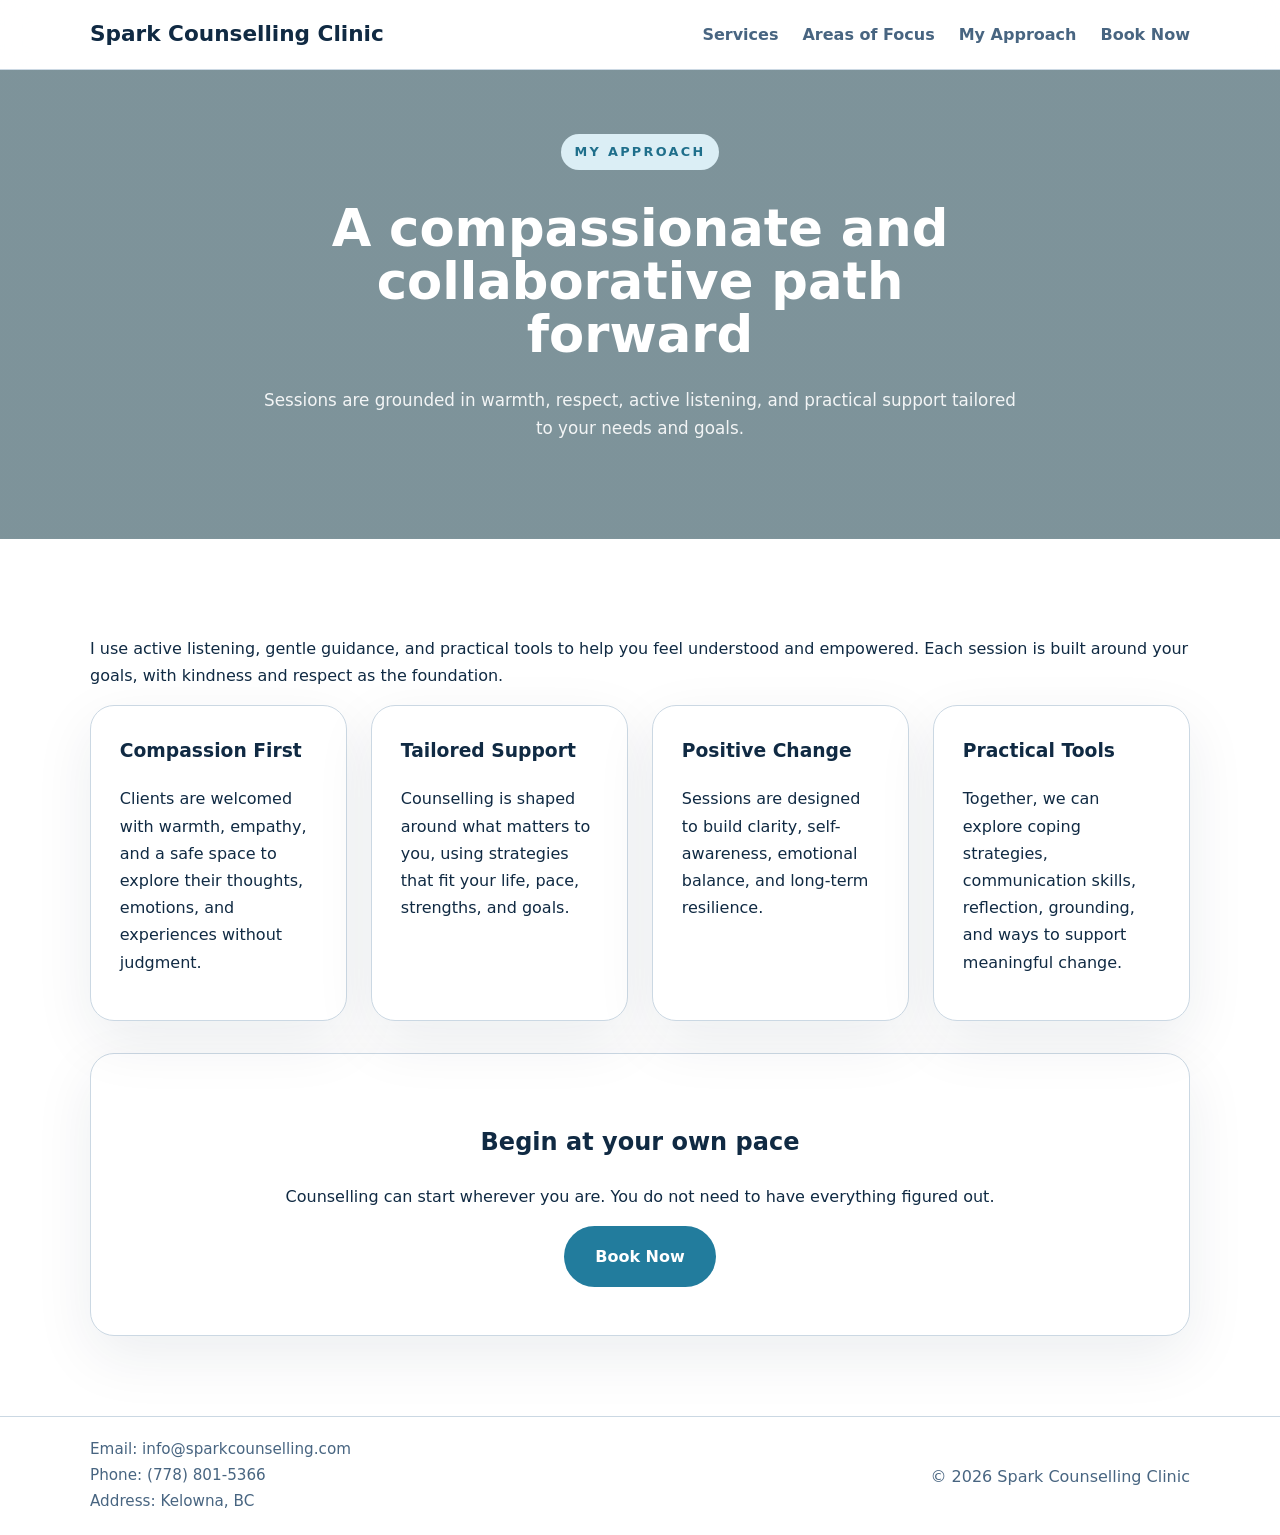
==== approach.html @ 1b78be1a "Add files via upload" ====
<!DOCTYPE html>
<html lang="en">
<head>
  <meta charset="UTF-8" />
  <meta name="viewport" content="width=device-width, initial-scale=1.0" />
  <title>My Approach - Spark Counselling Clinic</title>
  <link rel="stylesheet" href="styles.css" />
</head>

<body>
  <header class="site-header">
    <div class="container header-inner">
      <a href="index.html" class="logo">Spark Counselling Clinic</a>

      <nav class="nav-links">
        <a href="services.html">Services</a>
        <a href="areas.html">Areas of Focus</a>
        <a href="approach.html">My Approach</a>
        <a href="book.html">Book Now</a>
      </nav>

      <button class="menu-toggle" aria-label="Open navigation menu">☰</button>
    </div>
  </header>

  <main>
    <section class="page-hero approach-hero">
      <div class="container hero-content">
        <p class="eyebrow">My Approach</p>
        <h1>A compassionate and collaborative path forward</h1>
        <p>
          Sessions are grounded in warmth, respect, active listening, and practical support
          tailored to your needs and goals.
        </p>
      </div>
    </section>

    <section class="section-light">
      <div class="container">
        <p>
          I use active listening, gentle guidance, and practical tools to help you feel understood
          and empowered. Each session is built around your goals, with kindness and respect as the foundation.
        </p>

        <div class="approach-grid">
          <div class="approach-card">
            <h3>Compassion First</h3>
            <p>
              Clients are welcomed with warmth, empathy, and a safe space to explore their thoughts,
              emotions, and experiences without judgment.
            </p>
          </div>

          <div class="approach-card">
            <h3>Tailored Support</h3>
            <p>
              Counselling is shaped around what matters to you, using strategies that fit your life,
              pace, strengths, and goals.
            </p>
          </div>

          <div class="approach-card">
            <h3>Positive Change</h3>
            <p>
              Sessions are designed to build clarity, self-awareness, emotional balance,
              and long-term resilience.
            </p>
          </div>

          <div class="approach-card">
            <h3>Practical Tools</h3>
            <p>
              Together, we can explore coping strategies, communication skills, reflection,
              grounding, and ways to support meaningful change.
            </p>
          </div>
        </div>

        <div class="book-cta">
          <h2>Begin at your own pace</h2>
          <p>
            Counselling can start wherever you are. You do not need to have everything figured out.
          </p>
          <a href="book.html" class="button primary">Book Now</a>
        </div>
      </div>
    </section>
  </main>

  <footer class="site-footer">
    <div class="container footer-inner">
      <div class="footer-contact">
        <p>Email: info@sparkcounselling.com</p>
        <p>Phone: (778) 801-5366</p>
        <p>Address: Kelowna, BC</p>
      </div>

      <p>© 2026 Spark Counselling Clinic</p>
    </div>
  </footer>

  <script src="script.js"></script>
</body>
</html>
---- styles.css ----
:root {
  --bg: #eef5f9;
  --surface: #ffffff;
  --text: #102a43;
  --muted: #486581;
  --primary: #227c9d;
  --primary-soft: #dbeef5;
  --border: #cbd8e3;
  --shadow: 0 20px 60px rgba(16, 42, 67, 0.08);
}

* {
  box-sizing: border-box;
}

html {
  scroll-behavior: smooth;
}

body {
  margin: 0;
  font-family: Inter, system-ui, -apple-system, BlinkMacSystemFont, "Segoe UI", sans-serif;
  color: var(--text);
  background: var(--bg);
  line-height: 1.7;
}

.container {
  width: min(1100px, calc(100% - 2rem));
  margin: 0 auto;
}

/* Header */

.site-header {
  position: sticky;
  top: 0;
  z-index: 20;
  background: rgba(255, 255, 255, 0.95);
  border-bottom: 1px solid var(--border);
  backdrop-filter: blur(14px);
}

.header-inner {
  display: flex;
  align-items: center;
  justify-content: space-between;
  gap: 1rem;
  padding: 1rem 0;
}

.logo {
  color: var(--text);
  font-weight: 700;
  font-size: 1.35rem;
  text-decoration: none;
}

.nav-links {
  display: flex;
  gap: 1.5rem;
}

.nav-links a {
  color: var(--muted);
  text-decoration: none;
  font-weight: 600;
}

.nav-links a:hover {
  color: var(--primary);
}

.menu-toggle {
  display: none;
  border: none;
  background: transparent;
  font-size: 1.5rem;
  cursor: pointer;
}

/* Home Page Hero */

.hero-section {
  min-height: calc(100vh - 88px);
  display: grid;
  place-items: center;
  padding: 4rem 0;
  background-image: linear-gradient(
      rgba(14, 50, 60, 0.5),
      rgba(14, 50, 60, 0.5)
    ),
    url("https://images.unsplash.com/photo-1500530855697-b586d89ba3ee?auto=format&fit=crop&w=1600&q=80");
  background-size: cover;
  background-position: center;
  background-repeat: no-repeat;
  color: white;
}

/* Hero Banners for Other Pages */

.page-hero {
  min-height: 430px;
  display: grid;
  place-items: center;
  padding: 4rem 0;
  background-size: cover;
  background-position: center;
  background-repeat: no-repeat;
  color: white;
}

.services-hero {
  background-image: linear-gradient(
      rgba(14, 50, 60, 0.5),
      rgba(14, 50, 60, 0.5)
    ),
    url("https://images.unsplash.com/photo-1506748686214-e9df14d4d9d0?auto=format&fit=crop&w=1600&q=80");
}

.areas-hero {
  background-image: linear-gradient(
      rgba(14, 50, 60, 0.5),
      rgba(14, 50, 60, 0.5)
    ),
    url("https://images.unsplash.com/photo-1500530855697-b586d89ba3ee?auto=format&fit=crop&w=1600&q=80");
}

.approach-hero {
  background-image: linear-gradient(
      rgba(14, 50, 60, 0.5),
      rgba(14, 50, 60, 0.5)
    ),
    url("https://images.unsplash.com/photo-1441974231531-c6227db76b6e?auto=format&fit=crop&w=1600&q=80");
}

.book-hero {
  background-image: linear-gradient(
      rgba(14, 50, 60, 0.5),
      rgba(14, 50, 60, 0.5)
    ),
    url("https://images.unsplash.com/photo-1500534314209-a25ddb2bd429?auto=format&fit=crop&w=1600&q=80");
}

/* Hero Text */

.hero-content {
  text-align: center;
  max-width: 760px;
}

.hero-content h1 {
  margin: 1rem 0 1.5rem;
  font-size: clamp(2.75rem, 4vw, 4.25rem);
  line-height: 1.04;
}

.hero-content p {
  margin: 0 0 2rem;
  color: rgba(255, 255, 255, 0.9);
  font-size: 1.05rem;
}

.hero-content .eyebrow {
  margin: 0 0 1rem;
  display: inline-flex;
  padding: 0.45rem 0.85rem;
  border-radius: 999px;
  background: #dbeef5;
  color: #1f6f8b;
  text-transform: uppercase;
  letter-spacing: 0.18em;
  font-size: 0.8rem;
  font-weight: 700;
}

.hero-actions {
  display: flex;
  flex-wrap: wrap;
  justify-content: center;
  gap: 1rem;
}

/* Buttons */

.button {
  display: inline-flex;
  align-items: center;
  justify-content: center;
  padding: 1rem 1.9rem;
  border-radius: 999px;
  border: 1px solid transparent;
  text-decoration: none;
  font-weight: 700;
  transition: transform 0.2s ease, background-color 0.2s ease, color 0.2s ease, border-color 0.2s ease;
}

.button:hover {
  transform: translateY(-1px);
}

.button.primary {
  background: var(--primary);
  color: #ffffff;
}

.button.secondary {
  background: transparent;
  color: var(--primary);
  border-color: var(--primary-soft);
}

.hero-section .button.secondary {
  color: white;
  border-color: rgba(255, 255, 255, 0.55);
}

.button.tertiary {
  background: transparent;
  color: var(--text);
  border-color: var(--border);
}

/* Sections */

.section-light,
.section-dark,
.contact-section {
  padding: 5rem 0;
}

.section-light {
  background: #ffffff;
}

.section-dark {
  background: var(--primary-soft);
}

.section-grid {
  display: grid;
  gap: 2rem;
  grid-template-columns: 1.2fr 0.8fr;
  align-items: center;
}

/* Cards */

.card-grid,
.approach-grid {
  display: grid;
  gap: 1.5rem;
  grid-template-columns: repeat(4, minmax(0, 1fr));
}

.card,
.approach-card {
  background: white;
  border: 1px solid var(--border);
  border-radius: 1.5rem;
  padding: 1.8rem;
  box-shadow: var(--shadow);
}

.card h3,
.approach-card h3 {
  margin-top: 0;
}

.link-card {
  display: flex;
  flex-direction: column;
  justify-content: space-between;
}

.link-card img {
  width: 100%;
  height: 160px;
  object-fit: cover;
  border-radius: 12px;
  margin-bottom: 0.85rem;
}

.img-credit {
  margin: 0.5rem 0 1.25rem;
  font-size: 0.85rem;
  color: var(--muted);
}

/* Regular Page Images */

.about-image-wrapper {
  margin: 2rem 0 2.5rem;
  overflow: hidden;
  border-radius: 1.5rem;
  background: #ffffff;
  border: 1px solid var(--border);
}

.about-image-wrapper img {
  width: 100%;
  max-height: 420px;
  display: block;
  object-fit: contain;
  object-position: center;
  border-radius: 1.5rem;
}

/* Feature List */

.feature-list {
  list-style: none;
  margin: 2rem 0 0;
  padding: 0;
  display: grid;
  gap: 1rem;
}

.feature-list li {
  background: var(--bg);
  border: 1px solid var(--border);
  border-radius: 1.25rem;
  padding: 1.25rem;
}

/* Book Section */

.book-section .container {
  display: flex;
  justify-content: center;
}

.book-section .book-cta {
  width: min(720px, 100%);
}

.book-section .contact-form {
  margin: 0 auto;
}

.book-cta {
  text-align: center;
  margin-top: 2rem;
  padding: 3rem 2rem;
  background: white;
  border: 1px solid var(--border);
  border-radius: 1.5rem;
  box-shadow: var(--shadow);
}

/* Contact Form */

.contact-form {
  display: grid;
  gap: 1rem;
  max-width: 720px;
  text-align: left;
}

.contact-form label {
  display: grid;
  gap: 0.55rem;
  font-weight: 600;
}

.contact-form input,
.contact-form textarea,
.contact-form select {
  width: 100%;
  padding: 1rem;
  border: 1px solid var(--border);
  border-radius: 1rem;
  background: #f7fbfd;
  font: inherit;
  color: var(--text);
}

.contact-form textarea {
  resize: vertical;
}

/* Footer */

.site-footer {
  border-top: 1px solid var(--border);
  background: #ffffff;
  padding: 1.25rem 0;
}

.footer-inner {
  display: flex;
  justify-content: space-between;
  gap: 1rem;
  align-items: center;
  color: var(--muted);
  flex-wrap: wrap;
}

.footer-contact p {
  margin: 0;
  font-size: 0.95rem;
}

/* Tablet */

@media (max-width: 960px) {
  .section-grid,
  .card-grid,
  .approach-grid {
    grid-template-columns: 1fr 1fr;
  }
}

/* Mobile */

@media (max-width: 720px) {
  .nav-links {
    display: none;
  }

  .menu-toggle {
    display: inline-flex;
  }

  .header-inner {
    padding: 1rem 0;
  }

  .nav-links.open {
    display: flex;
    flex-direction: column;
    position: absolute;
    top: 100%;
    right: 1rem;
    background: white;
    border: 1px solid var(--border);
    border-radius: 1rem;
    padding: 1rem;
    box-shadow: var(--shadow);
  }

  .hero-section,
  .page-hero {
    padding: 2.5rem 0;
    min-height: 360px;
    background-position: center 30%;
  }

  .hero-content h1 {
    font-size: clamp(1.6rem, 6vw, 2.25rem);
  }

  .hero-content p {
    font-size: 1rem;
  }

  .hero-actions {
    flex-direction: column;
    align-items: center;
  }

  .card-grid,
  .approach-grid {
    grid-template-columns: 1fr;
    gap: 1rem;
  }

  .link-card img {
    height: 200px;
    border-radius: 12px;
  }

  .about-image-wrapper img {
    max-height: 260px;
  }

  .book-cta {
    padding: 2rem 1.25rem;
  }
}
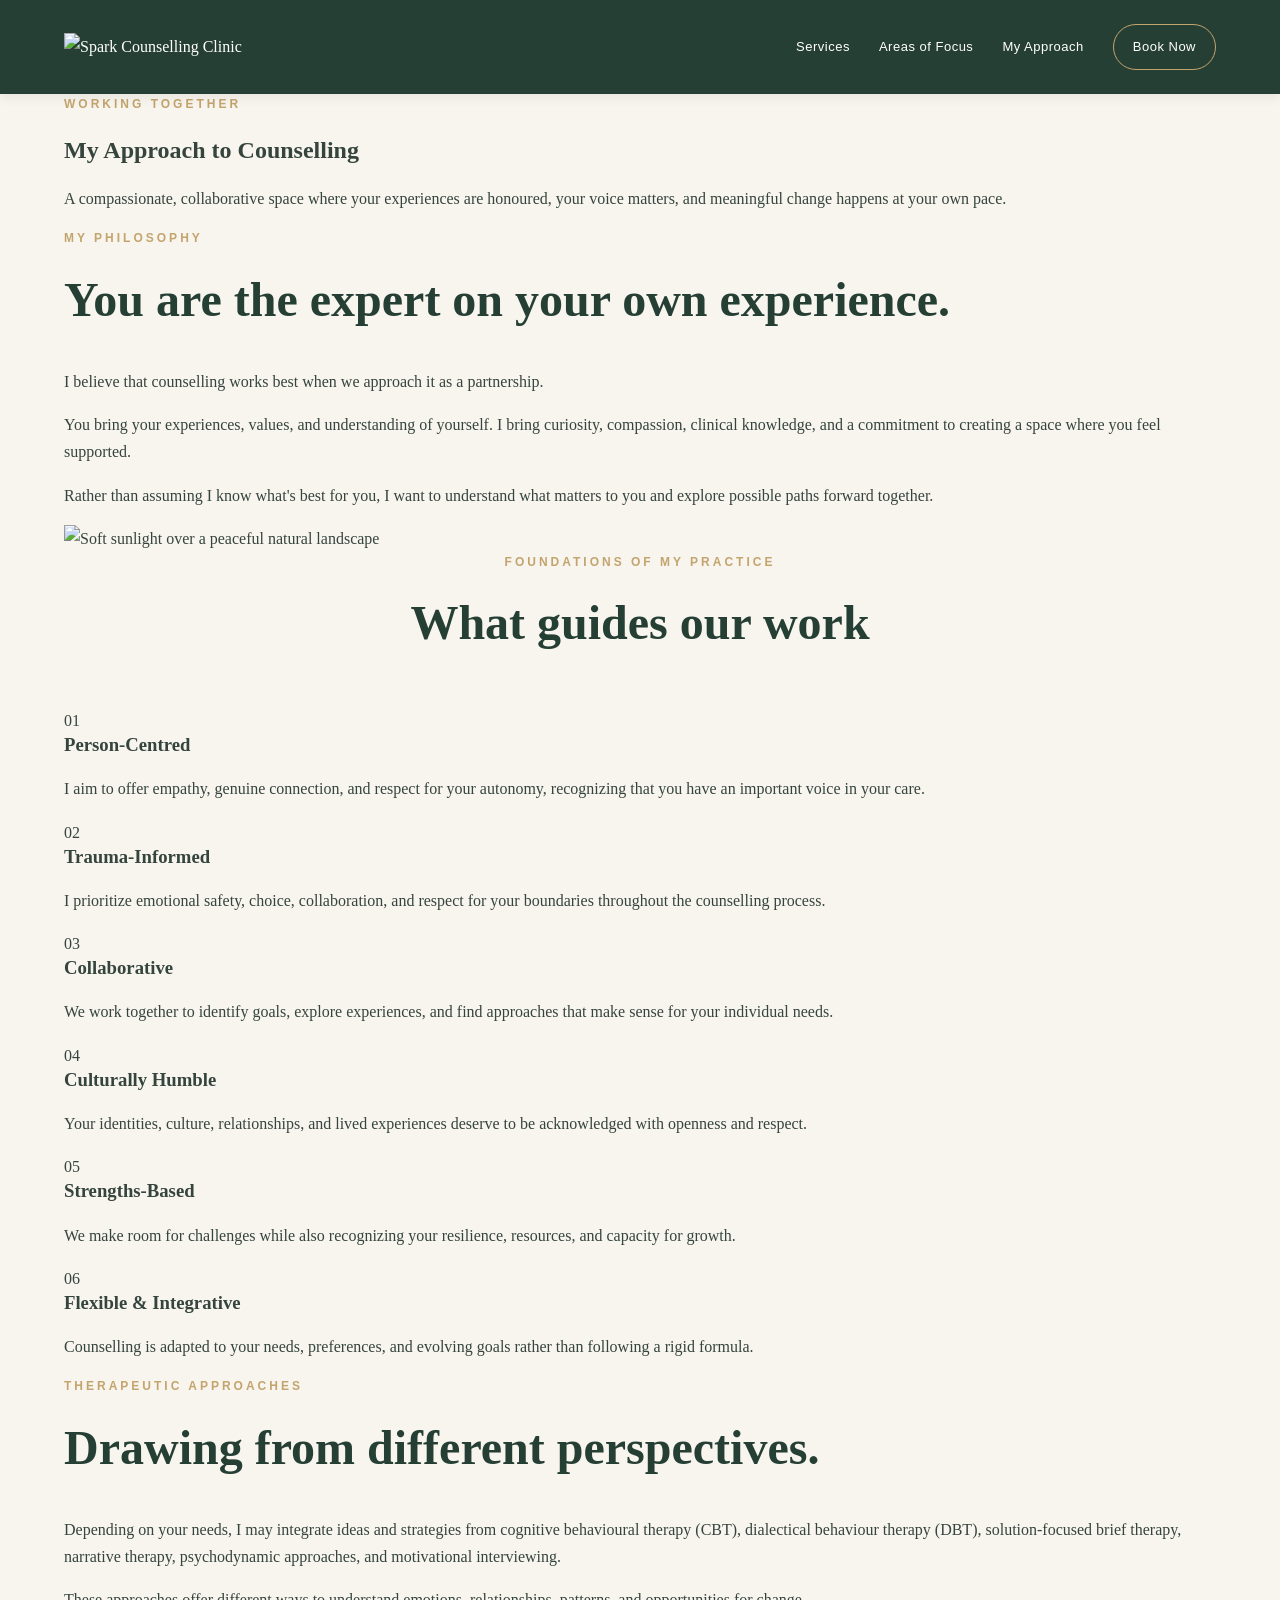
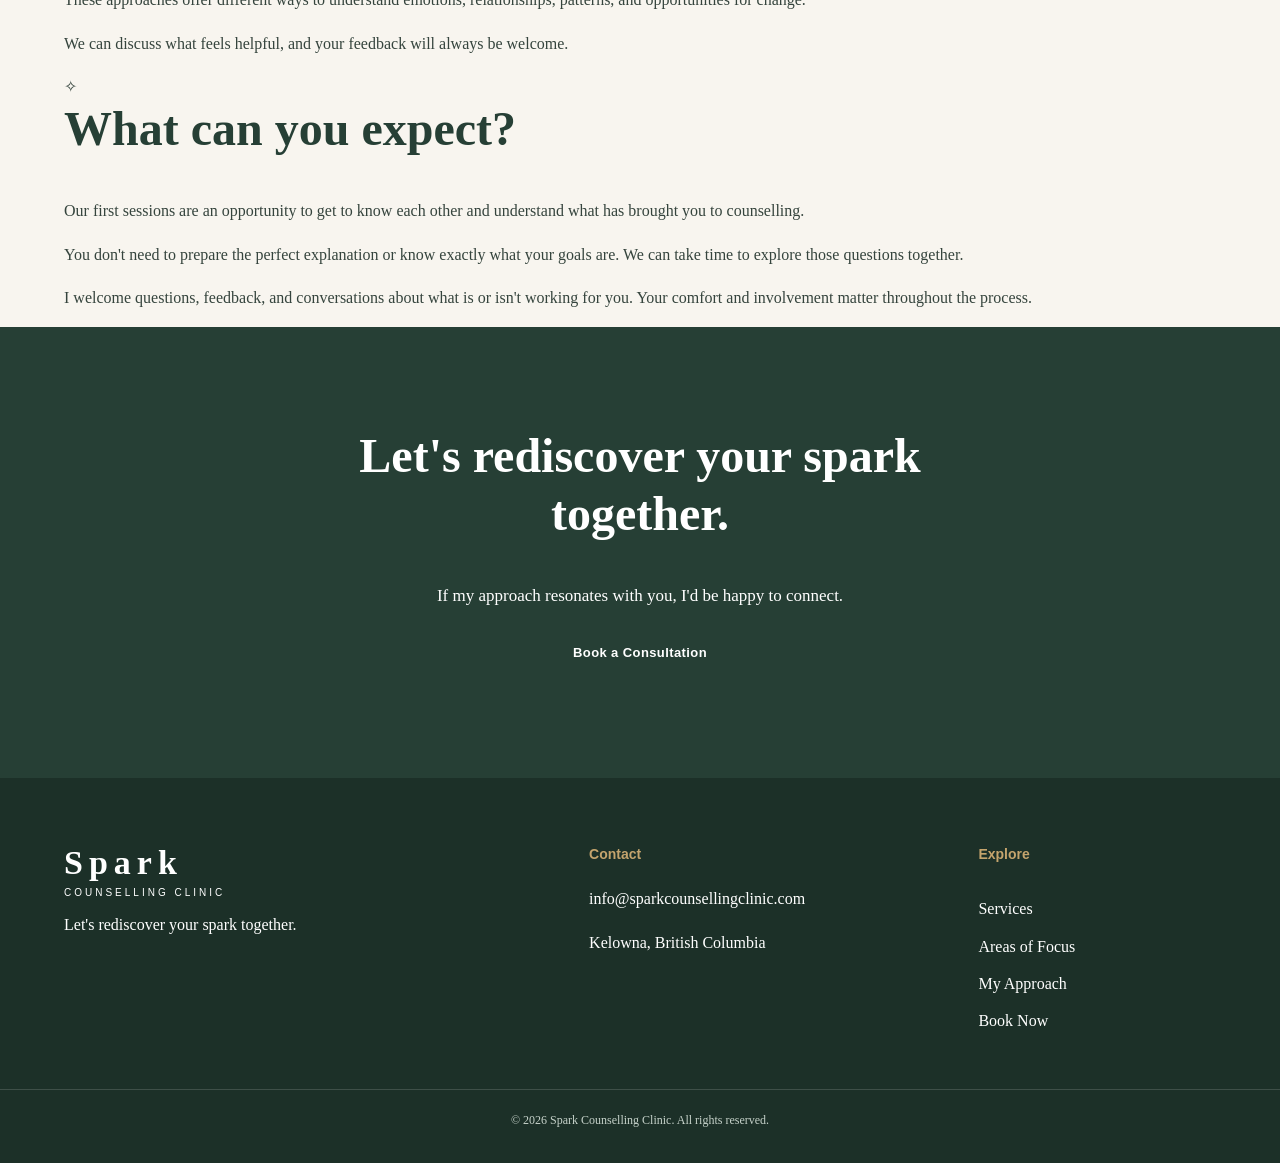
==== commit a6388441: "Update approach.html" ====
--- a/approach.html
+++ b/approach.html
@@ -1,104 +1,234 @@
 <!DOCTYPE html>
 <html lang="en">
 <head>
-  <meta charset="UTF-8" />
-  <meta name="viewport" content="width=device-width, initial-scale=1.0" />
-  <title>My Approach - Spark Counselling Clinic</title>
-  <link rel="stylesheet" href="styles.css" />
+  <meta charset="UTF-8">
+  <meta name="viewport" content="width=device-width, initial-scale=1.0">
+  <meta name="description" content="Learn about Sara Park's collaborative, person-centred and trauma-informed counselling approach at Spark Counselling Clinic.">
+  <title>My Approach | Spark Counselling Clinic</title>
+  <link rel="stylesheet" href="styles.css">
 </head>
 
 <body>
   <header class="site-header">
     <div class="container header-inner">
-      <a href="index.html" class="logo">Spark Counselling Clinic</a>
-
-      <nav class="nav-links">
+      <a href="index.html" class="logo" aria-label="Spark Counselling Clinic home">
+        <img src="spark-logo.png" alt="Spark Counselling Clinic" class="site-logo">
+      </a>
+      <button class="menu-toggle" type="button" aria-label="Open navigation menu"
+        aria-expanded="false" aria-controls="main-navigation">
+        <span aria-hidden="true">☰</span>
+      </button>
+      <nav class="nav-links" id="main-navigation" aria-label="Main navigation">
+        <a href="services.html">Services</a>
+        <a href="areas.html">Areas of Focus</a>
+        <a href="approach.html" aria-current="page">My Approach</a>
+        <a href="book.html" class="nav-book">Book Now</a>
+      </nav>
+    </div>
+  </header>
+
+  <main>
+    <section class="page-hero">
+      <div class="container">
+        <p class="eyebrow">WORKING TOGETHER</p>
+        <h1>My Approach to Counselling</h1>
+        <p>
+          A compassionate, collaborative space where
+          your experiences are honoured, your voice matters,
+          and meaningful change happens at your own pace.
+        </p>
+      </div>
+    </section>
+
+    <section class="content-section">
+      <div class="container two-column">
+        <div class="section-copy">
+          <p class="eyebrow">MY PHILOSOPHY</p>
+          <h2>You are the expert on your own experience.</h2>
+          <p>
+            I believe that counselling works best when
+            we approach it as a partnership.
+          </p>
+          <p>
+            You bring your experiences, values, and understanding
+            of yourself. I bring curiosity, compassion,
+            clinical knowledge, and a commitment to creating
+            a space where you feel supported.
+          </p>
+          <p>
+            Rather than assuming I know what's best for you,
+            I want to understand what matters to you
+            and explore possible paths forward together.
+          </p>
+        </div>
+
+        <div class="arched-image">
+          <img
+            src="https://images.unsplash.com/photo-1470252649378-9c29740c9fa8?auto=format&fit=crop&w=1200&q=85"
+            alt="Soft sunlight over a peaceful natural landscape"
+            loading="lazy">
+        </div>
+      </div>
+    </section>
+
+    <section class="tinted-section">
+      <div class="container">
+        <div class="section-heading">
+          <p class="eyebrow">FOUNDATIONS OF MY PRACTICE</p>
+          <h2>What guides our work</h2>
+        </div>
+
+        <div class="focus-grid">
+          <article class="focus-card">
+            <span class="focus-number">01</span>
+            <h3>Person-Centred</h3>
+            <p>
+              I aim to offer empathy, genuine connection,
+              and respect for your autonomy, recognizing
+              that you have an important voice in your care.
+            </p>
+          </article>
+
+          <article class="focus-card">
+            <span class="focus-number">02</span>
+            <h3>Trauma-Informed</h3>
+            <p>
+              I prioritize emotional safety, choice,
+              collaboration, and respect for your boundaries
+              throughout the counselling process.
+            </p>
+          </article>
+
+          <article class="focus-card">
+            <span class="focus-number">03</span>
+            <h3>Collaborative</h3>
+            <p>
+              We work together to identify goals,
+              explore experiences, and find approaches
+              that make sense for your individual needs.
+            </p>
+          </article>
+
+          <article class="focus-card">
+            <span class="focus-number">04</span>
+            <h3>Culturally Humble</h3>
+            <p>
+              Your identities, culture, relationships,
+              and lived experiences deserve to be
+              acknowledged with openness and respect.
+            </p>
+          </article>
+
+          <article class="focus-card">
+            <span class="focus-number">05</span>
+            <h3>Strengths-Based</h3>
+            <p>
+              We make room for challenges while also
+              recognizing your resilience, resources,
+              and capacity for growth.
+            </p>
+          </article>
+
+          <article class="focus-card">
+            <span class="focus-number">06</span>
+            <h3>Flexible & Integrative</h3>
+            <p>
+              Counselling is adapted to your needs,
+              preferences, and evolving goals
+              rather than following a rigid formula.
+            </p>
+          </article>
+        </div>
+      </div>
+    </section>
+
+    <section class="content-section ivory-section">
+      <div class="container narrow-content center-text">
+        <p class="eyebrow">THERAPEUTIC APPROACHES</p>
+        <h2>Drawing from different perspectives.</h2>
+        <p>
+          Depending on your needs, I may integrate
+          ideas and strategies from cognitive behavioural
+          therapy (CBT), dialectical behaviour therapy
+          (DBT), solution-focused brief therapy,
+          narrative therapy, psychodynamic approaches,
+          and motivational interviewing.
+        </p>
+        <p>
+          These approaches offer different ways to
+          understand emotions, relationships, patterns,
+          and opportunities for change.
+        </p>
+        <p>
+          We can discuss what feels helpful, and your
+          feedback will always be welcome.
+        </p>
+      </div>
+    </section>
+
+    <section class="content-section">
+      <div class="container narrow-content center-text">
+        <span class="gold-spark" aria-hidden="true">✧</span>
+        <h2>What can you expect?</h2>
+        <p>
+          Our first sessions are an opportunity to get
+          to know each other and understand what has
+          brought you to counselling.
+        </p>
+        <p>
+          You don't need to prepare the perfect explanation
+          or know exactly what your goals are.
+          We can take time to explore those questions together.
+        </p>
+        <p>
+          I welcome questions, feedback, and conversations
+          about what is or isn't working for you.
+          Your comfort and involvement matter throughout
+          the process.
+        </p>
+      </div>
+    </section>
+
+    <section class="closing-section">
+      <div class="container closing-inner">
+        <h2>Let's rediscover your spark together.</h2>
+        <p>
+          If my approach resonates with you,
+          I'd be happy to connect.
+        </p>
+        <a href="https://sparkcounsellingclinic.janeapp.com/"
+           class="button gold-button" target="_blank"
+           rel="noopener noreferrer">
+          Book a Consultation
+        </a>
+      </div>
+    </section>
+  </main>
+
+  <footer class="site-footer">
+    <div class="container footer-inner">
+      <div class="footer-brand">
+        <h3>Spark</h3>
+        <p>COUNSELLING CLINIC</p>
+        <p>Let's rediscover your spark together.</p>
+      </div>
+      <div class="footer-contact">
+        <h4>Contact</h4>
+        <p><a href="mailto:info@sparkcounsellingclinic.com">info@sparkcounsellingclinic.com</a></p>
+        <p>Kelowna, British Columbia</p>
+      </div>
+      <div class="footer-links">
+        <h4>Explore</h4>
         <a href="services.html">Services</a>
         <a href="areas.html">Areas of Focus</a>
         <a href="approach.html">My Approach</a>
         <a href="book.html">Book Now</a>
-      </nav>
-
-      <button class="menu-toggle" aria-label="Open navigation menu">☰</button>
+      </div>
     </div>
-  </header>
-
-  <main>
-    <section class="page-hero approach-hero">
-      <div class="container hero-content">
-        <p class="eyebrow">My Approach</p>
-        <h1>A compassionate and collaborative path forward</h1>
-        <p>
-          Sessions are grounded in warmth, respect, active listening, and practical support
-          tailored to your needs and goals.
-        </p>
-      </div>
-    </section>
-
-    <section class="section-light">
-      <div class="container">
-        <p>
-          I use active listening, gentle guidance, and practical tools to help you feel understood
-          and empowered. Each session is built around your goals, with kindness and respect as the foundation.
-        </p>
-
-        <div class="approach-grid">
-          <div class="approach-card">
-            <h3>Compassion First</h3>
-            <p>
-              Clients are welcomed with warmth, empathy, and a safe space to explore their thoughts,
-              emotions, and experiences without judgment.
-            </p>
-          </div>
-
-          <div class="approach-card">
-            <h3>Tailored Support</h3>
-            <p>
-              Counselling is shaped around what matters to you, using strategies that fit your life,
-              pace, strengths, and goals.
-            </p>
-          </div>
-
-          <div class="approach-card">
-            <h3>Positive Change</h3>
-            <p>
-              Sessions are designed to build clarity, self-awareness, emotional balance,
-              and long-term resilience.
-            </p>
-          </div>
-
-          <div class="approach-card">
-            <h3>Practical Tools</h3>
-            <p>
-              Together, we can explore coping strategies, communication skills, reflection,
-              grounding, and ways to support meaningful change.
-            </p>
-          </div>
-        </div>
-
-        <div class="book-cta">
-          <h2>Begin at your own pace</h2>
-          <p>
-            Counselling can start wherever you are. You do not need to have everything figured out.
-          </p>
-          <a href="book.html" class="button primary">Book Now</a>
-        </div>
-      </div>
-    </section>
-  </main>
-
-  <footer class="site-footer">
-    <div class="container footer-inner">
-      <div class="footer-contact">
-        <p>Email: info@sparkcounselling.com</p>
-        <p>Phone: (778) 801-5366</p>
-        <p>Address: Kelowna, BC</p>
-      </div>
-
-      <p>© 2026 Spark Counselling Clinic</p>
+    <div class="footer-bottom">
+      <p>© 2026 Spark Counselling Clinic. All rights reserved.</p>
     </div>
   </footer>
-
   <script src="script.js"></script>
 </body>
-</html>+</html>
--- a/styles.css
+++ b/styles.css
@@ -1,12 +1,15 @@
+
+/* SPARK COUNSELLING CLINIC */
+/* Homepage design styles */
+
 :root {
-  --bg: #eef5f9;
-  --surface: #ffffff;
-  --text: #102a43;
-  --muted: #486581;
-  --primary: #227c9d;
-  --primary-soft: #dbeef5;
-  --border: #cbd8e3;
-  --shadow: 0 20px 60px rgba(16, 42, 67, 0.08);
+  --forest: #263F35;
+  --forest-dark: #1C3028;
+  --sage: #829789;
+  --ivory: #F8F5EF;
+  --gold: #C4A46D;
+  --white: #FFFFFF;
+  --text: #35443D;
 }
 
 * {
@@ -19,462 +22,562 @@
 
 body {
   margin: 0;
-  font-family: Inter, system-ui, -apple-system, BlinkMacSystemFont, "Segoe UI", sans-serif;
   color: var(--text);
-  background: var(--bg);
+  background: var(--ivory);
+  font-family: Georgia, "Times New Roman", serif;
   line-height: 1.7;
 }
 
 .container {
-  width: min(1100px, calc(100% - 2rem));
-  margin: 0 auto;
-}
-
-/* Header */
+  width: min(1160px, 90%);
+  margin: auto;
+}
+
+h1, h2, h3, h4, p {
+  margin-top: 0;
+}
+
+h1, h2, h3 {
+  line-height: 1.2;
+}
+
+h2 {
+  font-size: clamp(2rem, 4vw, 3rem);
+  color: var(--forest);
+}
+
+a {
+  color: inherit;
+}
+
+img {
+  max-width: 100%;
+  display: block;
+}
+
+/* HEADER */
 
 .site-header {
+  background: var(--forest);
   position: sticky;
   top: 0;
-  z-index: 20;
-  background: rgba(255, 255, 255, 0.95);
-  border-bottom: 1px solid var(--border);
-  backdrop-filter: blur(14px);
+  z-index: 100;
+  box-shadow: 0 3px 12px rgba(0,0,0,.08);
 }
 
 .header-inner {
-  display: flex;
-  align-items: center;
+  min-height: 94px;
+  display: flex;
   justify-content: space-between;
-  gap: 1rem;
-  padding: 1rem 0;
+  align-items: center;
+  gap: 24px;
 }
 
 .logo {
-  color: var(--text);
-  font-weight: 700;
-  font-size: 1.35rem;
+  display: flex;
+  align-items: center;
+  gap: 13px;
+  color: var(--white);
   text-decoration: none;
 }
 
+.brand-sun {
+  font-size: 43px;
+  color: var(--gold);
+  line-height: 1;
+}
+
+.brand-text {
+  display: flex;
+  flex-direction: column;
+  line-height: 1.1;
+}
+
+.brand-name {
+  font-size: 30px;
+  letter-spacing: 6px;
+}
+
+.brand-subtitle {
+  font-family: Arial, sans-serif;
+  font-size: 10px;
+  letter-spacing: 2.5px;
+  margin-top: 7px;
+}
+
 .nav-links {
   display: flex;
-  gap: 1.5rem;
+  align-items: center;
+  gap: 29px;
 }
 
 .nav-links a {
-  color: var(--muted);
+  color: var(--white);
   text-decoration: none;
-  font-weight: 600;
+  font-family: Arial, sans-serif;
+  font-size: 13px;
+  letter-spacing: .5px;
 }
 
 .nav-links a:hover {
-  color: var(--primary);
+  color: var(--gold);
+}
+
+.nav-book {
+  border: 1px solid var(--gold);
+  padding: 11px 19px;
+  border-radius: 24px;
 }
 
 .menu-toggle {
   display: none;
-  border: none;
+}
+
+/* BUTTONS */
+
+.button {
+  display: inline-block;
+  padding: 14px 28px;
+  border-radius: 30px;
+  font-family: Arial, sans-serif;
+  font-size: 13px;
+  font-weight: 600;
+  letter-spacing: .4px;
+  text-decoration: none;
+  transition: transform .2s, background .2s;
+}
+
+.button:hover {
+  transform: translateY(-2px);
+}
+
+.button.primary {
+  color: var(--white);
+  background: var(--forest);
+}
+
+.button.secondary {
+  color: var(--white);
+  border: 1px solid var(--white);
   background: transparent;
-  font-size: 1.5rem;
-  cursor: pointer;
-}
-
-/* Home Page Hero */
+}
+
+.button.outline {
+  color: var(--forest);
+  border: 1px solid var(--forest);
+}
+
+.button.tertiary {
+  color: var(--forest);
+  padding: 0;
+  font-weight: 600;
+}
+
+/* HERO */
 
 .hero-section {
-  min-height: calc(100vh - 88px);
+  position: relative;
+  min-height: 660px;
+  display: flex;
+  align-items: center;
+  color: var(--white);
+  background:
+    linear-gradient(
+      90deg,
+      rgba(20,42,32,.82),
+      rgba(20,42,32,.24)
+    ),
+    url("https://images.unsplash.com/photo-1470252649378-9c29740c9fa8?auto=format&fit=crop&w=2000&q=85")
+    center / cover no-repeat;
+}
+
+.hero-content {
+  position: relative;
+  padding: 105px 0;
+}
+
+.eyebrow {
+  font-family: Arial, sans-serif;
+  font-size: 12px;
+  font-weight: 600;
+  letter-spacing: 3px;
+  color: var(--gold);
+  text-transform: uppercase;
+  margin-bottom: 22px;
+}
+
+.hero-section h1 {
+  max-width: 740px;
+  font-size: clamp(3rem, 6vw, 5rem);
+  color: var(--white);
+  font-weight: normal;
+  margin-bottom: 25px;
+}
+
+.hero-description {
+  font-size: 17px;
+  max-width: 590px;
+  line-height: 1.9;
+}
+
+.hero-actions {
+  display: flex;
+  gap: 15px;
+  flex-wrap: wrap;
+  margin-top: 33px;
+}
+
+.hero-actions .primary {
+  background: var(--gold);
+  color: var(--forest-dark);
+}
+
+/* WELCOME */
+
+.welcome-section {
+  padding: 105px 0;
+  text-align: center;
+  background: var(--ivory);
+}
+
+.welcome-inner {
+  max-width: 750px;
+}
+
+.section-symbol {
+  color: var(--gold);
+  font-size: 40px;
+  line-height: 1;
+  display: inline-block;
+  margin-bottom: 24px;
+}
+
+.welcome-inner p:not(.eyebrow) {
+  font-size: 17px;
+  line-height: 1.95;
+}
+
+/* SUPPORT SECTION */
+
+.support-section {
+  padding: 100px 0;
+  background: #E9EEE8;
+}
+
+.support-inner {
   display: grid;
-  place-items: center;
-  padding: 4rem 0;
-  background-image: linear-gradient(
-      rgba(14, 50, 60, 0.5),
-      rgba(14, 50, 60, 0.5)
-    ),
-    url("https://images.unsplash.com/photo-1500530855697-b586d89ba3ee?auto=format&fit=crop&w=1600&q=80");
-  background-size: cover;
-  background-position: center;
-  background-repeat: no-repeat;
-  color: white;
-}
-
-/* Hero Banners for Other Pages */
-
-.page-hero {
-  min-height: 430px;
+  grid-template-columns: 1fr 1fr;
+  gap: 75px;
+  align-items: center;
+}
+
+.support-copy p {
+  max-width: 540px;
+}
+
+.support-copy .button {
+  margin-top: 18px;
+}
+
+.support-image img {
+  width: 100%;
+  height: 470px;
+  object-fit: cover;
+  border-radius: 180px 180px 12px 12px;
+}
+
+/* MEET SARA */
+
+.meet-section {
+  padding: 110px 0;
+  background: var(--ivory);
+}
+
+.meet-inner {
   display: grid;
-  place-items: center;
-  padding: 4rem 0;
-  background-size: cover;
-  background-position: center;
-  background-repeat: no-repeat;
-  color: white;
-}
-
-.services-hero {
-  background-image: linear-gradient(
-      rgba(14, 50, 60, 0.5),
-      rgba(14, 50, 60, 0.5)
-    ),
-    url("https://images.unsplash.com/photo-1506748686214-e9df14d4d9d0?auto=format&fit=crop&w=1600&q=80");
-}
-
-.areas-hero {
-  background-image: linear-gradient(
-      rgba(14, 50, 60, 0.5),
-      rgba(14, 50, 60, 0.5)
-    ),
-    url("https://images.unsplash.com/photo-1500530855697-b586d89ba3ee?auto=format&fit=crop&w=1600&q=80");
-}
-
-.approach-hero {
-  background-image: linear-gradient(
-      rgba(14, 50, 60, 0.5),
-      rgba(14, 50, 60, 0.5)
-    ),
-    url("https://images.unsplash.com/photo-1441974231531-c6227db76b6e?auto=format&fit=crop&w=1600&q=80");
-}
-
-.book-hero {
-  background-image: linear-gradient(
-      rgba(14, 50, 60, 0.5),
-      rgba(14, 50, 60, 0.5)
-    ),
-    url("https://images.unsplash.com/photo-1500534314209-a25ddb2bd429?auto=format&fit=crop&w=1600&q=80");
-}
-
-/* Hero Text */
-
-.hero-content {
+  grid-template-columns: .85fr 1.15fr;
+  gap: 90px;
+  align-items: center;
+}
+
+.meet-photo-placeholder {
+  height: 480px;
+  background: #DFE6DC;
+  border: 1px solid #C7D1C6;
+  border-radius: 200px 200px 12px 12px;
+  display: flex;
+  align-items: center;
+  justify-content: center;
+  flex-direction: column;
+  color: var(--forest);
+  font-size: 24px;
+}
+
+.meet-photo-placeholder .section-symbol {
+  font-size: 70px;
+}
+
+.meet-content .button {
+  margin-top: 18px;
+}
+
+/* EXPLORE */
+
+.explore-section {
+  padding: 105px 0;
+  background: var(--white);
+}
+
+.section-heading {
   text-align: center;
-  max-width: 760px;
-}
-
-.hero-content h1 {
-  margin: 1rem 0 1.5rem;
-  font-size: clamp(2.75rem, 4vw, 4.25rem);
-  line-height: 1.04;
-}
-
-.hero-content p {
-  margin: 0 0 2rem;
-  color: rgba(255, 255, 255, 0.9);
-  font-size: 1.05rem;
-}
-
-.hero-content .eyebrow {
-  margin: 0 0 1rem;
-  display: inline-flex;
-  padding: 0.45rem 0.85rem;
-  border-radius: 999px;
-  background: #dbeef5;
-  color: #1f6f8b;
-  text-transform: uppercase;
-  letter-spacing: 0.18em;
-  font-size: 0.8rem;
-  font-weight: 700;
-}
-
-.hero-actions {
-  display: flex;
-  flex-wrap: wrap;
-  justify-content: center;
-  gap: 1rem;
-}
-
-/* Buttons */
-
-.button {
-  display: inline-flex;
-  align-items: center;
-  justify-content: center;
-  padding: 1rem 1.9rem;
-  border-radius: 999px;
-  border: 1px solid transparent;
+  max-width: 680px;
+  margin: 0 auto 55px;
+}
+
+.card-grid {
+  display: grid;
+  grid-template-columns: repeat(4, 1fr);
+  gap: 24px;
+}
+
+.card {
+  background: var(--ivory);
+  border-radius: 12px;
+  overflow: hidden;
+  box-shadow: 0 5px 20px rgba(20,40,30,.06);
+  transition: transform .25s;
+}
+
+.card:hover {
+  transform: translateY(-6px);
+}
+
+.card img {
+  width: 100%;
+  height: 190px;
+  object-fit: cover;
+}
+
+.card-content {
+  padding: 25px;
+}
+
+.card-content h3 {
+  color: var(--forest);
+  font-size: 23px;
+  margin-bottom: 14px;
+}
+
+.card-content p {
+  font-size: 14px;
+  min-height: 100px;
+}
+
+/* CLOSING INVITATION */
+
+.closing-section {
+  background: var(--forest);
+  padding: 100px 0;
+  color: var(--white);
+  text-align: center;
+}
+
+.closing-inner {
+  max-width: 750px;
+}
+
+.closing-section h2 {
+  color: var(--white);
+}
+
+.closing-section p {
+  font-size: 17px;
+}
+
+.closing-button {
+  margin-top: 22px;
+  background: var(--gold);
+  color: var(--forest-dark);
+}
+
+/* FOOTER */
+
+.site-footer {
+  background: var(--forest-dark);
+  color: var(--white);
+  padding-top: 65px;
+}
+
+.footer-inner {
+  display: grid;
+  grid-template-columns: 1.4fr 1fr .7fr;
+  gap: 50px;
+  padding-bottom: 55px;
+}
+
+.footer-brand h3 {
+  font-size: 34px;
+  letter-spacing: 6px;
+  margin-bottom: 0;
+}
+
+.footer-brand > p:first-of-type {
+  font-family: Arial, sans-serif;
+  font-size: 10px;
+  letter-spacing: 3px;
+}
+
+.footer-tagline {
+  color: #D1DCD3;
+  font-size: 14px;
+  margin-top: 22px;
+}
+
+.site-footer h4 {
+  color: var(--gold);
+  font-family: Arial, sans-serif;
+  font-size: 14px;
+}
+
+.site-footer a {
+  color: var(--white);
   text-decoration: none;
-  font-weight: 700;
-  transition: transform 0.2s ease, background-color 0.2s ease, color 0.2s ease, border-color 0.2s ease;
-}
-
-.button:hover {
-  transform: translateY(-1px);
-}
-
-.button.primary {
-  background: var(--primary);
-  color: #ffffff;
-}
-
-.button.secondary {
-  background: transparent;
-  color: var(--primary);
-  border-color: var(--primary-soft);
-}
-
-.hero-section .button.secondary {
-  color: white;
-  border-color: rgba(255, 255, 255, 0.55);
-}
-
-.button.tertiary {
-  background: transparent;
-  color: var(--text);
-  border-color: var(--border);
-}
-
-/* Sections */
-
-.section-light,
-.section-dark,
-.contact-section {
-  padding: 5rem 0;
-}
-
-.section-light {
-  background: #ffffff;
-}
-
-.section-dark {
-  background: var(--primary-soft);
-}
-
-.section-grid {
-  display: grid;
-  gap: 2rem;
-  grid-template-columns: 1.2fr 0.8fr;
-  align-items: center;
-}
-
-/* Cards */
-
-.card-grid,
-.approach-grid {
-  display: grid;
-  gap: 1.5rem;
-  grid-template-columns: repeat(4, minmax(0, 1fr));
-}
-
-.card,
-.approach-card {
-  background: white;
-  border: 1px solid var(--border);
-  border-radius: 1.5rem;
-  padding: 1.8rem;
-  box-shadow: var(--shadow);
-}
-
-.card h3,
-.approach-card h3 {
-  margin-top: 0;
-}
-
-.link-card {
+  overflow-wrap: anywhere;
+}
+
+.site-footer a:hover {
+  color: var(--gold);
+}
+
+.footer-links {
   display: flex;
   flex-direction: column;
-  justify-content: space-between;
-}
-
-.link-card img {
-  width: 100%;
-  height: 160px;
-  object-fit: cover;
-  border-radius: 12px;
-  margin-bottom: 0.85rem;
-}
-
-.img-credit {
-  margin: 0.5rem 0 1.25rem;
-  font-size: 0.85rem;
-  color: var(--muted);
-}
-
-/* Regular Page Images */
-
-.about-image-wrapper {
-  margin: 2rem 0 2.5rem;
-  overflow: hidden;
-  border-radius: 1.5rem;
-  background: #ffffff;
-  border: 1px solid var(--border);
-}
-
-.about-image-wrapper img {
-  width: 100%;
-  max-height: 420px;
-  display: block;
-  object-fit: contain;
-  object-position: center;
-  border-radius: 1.5rem;
-}
-
-/* Feature List */
-
-.feature-list {
-  list-style: none;
-  margin: 2rem 0 0;
-  padding: 0;
-  display: grid;
-  gap: 1rem;
-}
-
-.feature-list li {
-  background: var(--bg);
-  border: 1px solid var(--border);
-  border-radius: 1.25rem;
-  padding: 1.25rem;
-}
-
-/* Book Section */
-
-.book-section .container {
-  display: flex;
-  justify-content: center;
-}
-
-.book-section .book-cta {
-  width: min(720px, 100%);
-}
-
-.book-section .contact-form {
-  margin: 0 auto;
-}
-
-.book-cta {
+  align-items: flex-start;
+  gap: 10px;
+}
+
+.footer-bottom {
+  border-top: 1px solid rgba(255,255,255,.15);
   text-align: center;
-  margin-top: 2rem;
-  padding: 3rem 2rem;
-  background: white;
-  border: 1px solid var(--border);
-  border-radius: 1.5rem;
-  box-shadow: var(--shadow);
-}
-
-/* Contact Form */
-
-.contact-form {
-  display: grid;
-  gap: 1rem;
-  max-width: 720px;
-  text-align: left;
-}
-
-.contact-form label {
-  display: grid;
-  gap: 0.55rem;
-  font-weight: 600;
-}
-
-.contact-form input,
-.contact-form textarea,
-.contact-form select {
-  width: 100%;
-  padding: 1rem;
-  border: 1px solid var(--border);
-  border-radius: 1rem;
-  background: #f7fbfd;
-  font: inherit;
-  color: var(--text);
-}
-
-.contact-form textarea {
-  resize: vertical;
-}
-
-/* Footer */
-
-.site-footer {
-  border-top: 1px solid var(--border);
-  background: #ffffff;
-  padding: 1.25rem 0;
-}
-
-.footer-inner {
-  display: flex;
-  justify-content: space-between;
-  gap: 1rem;
-  align-items: center;
-  color: var(--muted);
-  flex-wrap: wrap;
-}
-
-.footer-contact p {
-  margin: 0;
-  font-size: 0.95rem;
-}
-
-/* Tablet */
-
-@media (max-width: 960px) {
-  .section-grid,
-  .card-grid,
-  .approach-grid {
-    grid-template-columns: 1fr 1fr;
-  }
-}
-
-/* Mobile */
-
-@media (max-width: 720px) {
+  padding: 20px;
+  font-size: 12px;
+  color: #C6D2CA;
+}
+
+/* MOBILE RESPONSIVENESS */
+
+@media (max-width: 900px) {
+  .menu-toggle {
+    display: block;
+    background: none;
+    border: 0;
+    color: var(--white);
+    font-size: 27px;
+    cursor: pointer;
+  }
+
   .nav-links {
     display: none;
-  }
-
-  .menu-toggle {
-    display: inline-flex;
-  }
-
-  .header-inner {
-    padding: 1rem 0;
-  }
-
-  .nav-links.open {
-    display: flex;
-    flex-direction: column;
     position: absolute;
     top: 100%;
-    right: 1rem;
-    background: white;
-    border: 1px solid var(--border);
-    border-radius: 1rem;
-    padding: 1rem;
-    box-shadow: var(--shadow);
-  }
-
-  .hero-section,
-  .page-hero {
-    padding: 2.5rem 0;
-    min-height: 360px;
-    background-position: center 30%;
-  }
-
-  .hero-content h1 {
-    font-size: clamp(1.6rem, 6vw, 2.25rem);
-  }
-
-  .hero-content p {
-    font-size: 1rem;
-  }
-
-  .hero-actions {
+    left: 0;
+    right: 0;
+    background: var(--forest);
+    padding: 22px 5% 30px;
     flex-direction: column;
-    align-items: center;
-  }
-
-  .card-grid,
-  .approach-grid {
+    align-items: stretch;
+    gap: 18px;
+    box-shadow: 0 8px 12px rgba(0,0,0,.1);
+  }
+
+  .nav-links.active {
+    display: flex;
+  }
+
+  .nav-book {
+    text-align: center;
+  }
+
+  .support-inner,
+  .meet-inner {
     grid-template-columns: 1fr;
-    gap: 1rem;
-  }
-
-  .link-card img {
-    height: 200px;
-    border-radius: 12px;
-  }
-
-  .about-image-wrapper img {
-    max-height: 260px;
-  }
-
-  .book-cta {
-    padding: 2rem 1.25rem;
-  }
-}+    gap: 40px;
+  }
+
+  .card-grid {
+    grid-template-columns: repeat(2, 1fr);
+  }
+
+  .footer-inner {
+    grid-template-columns: repeat(2, 1fr);
+  }
+}
+
+@media (max-width: 600px) {
+  .header-inner {
+    min-height: 78px;
+  }
+
+  .brand-name {
+    font-size: 24px;
+  }
+
+  .brand-subtitle {
+    font-size: 8px;
+  }
+
+  .brand-sun {
+    font-size: 33px;
+  }
+
+  .hero-section {
+    min-height: 580px;
+  }
+
+  .hero-content {
+    padding: 90px 0;
+  }
+
+  .hero-section h1 {
+    font-size: 45px;
+  }
+
+  .welcome-section,
+  .support-section,
+  .meet-section,
+  .explore-section,
+  .closing-section {
+    padding: 70px 0;
+  }
+
+  .support-image img {
+    height: 330px;
+  }
+
+  .meet-photo-placeholder {
+    height: 380px;
+  }
+
+  .card-grid {
+    grid-template-columns: 1fr;
+  }
+
+  .card-content p {
+    min-height: 0;
+  }
+
+  .footer-inner {
+    grid-template-columns: 1fr;
+    gap: 30px;
+  }
+}
+
+@media (prefers-reduced-motion: reduce) {
+  html {
+    scroll-behavior: auto;
+  }
+
+  .button, .card {
+    transition: none;
+  }
+}
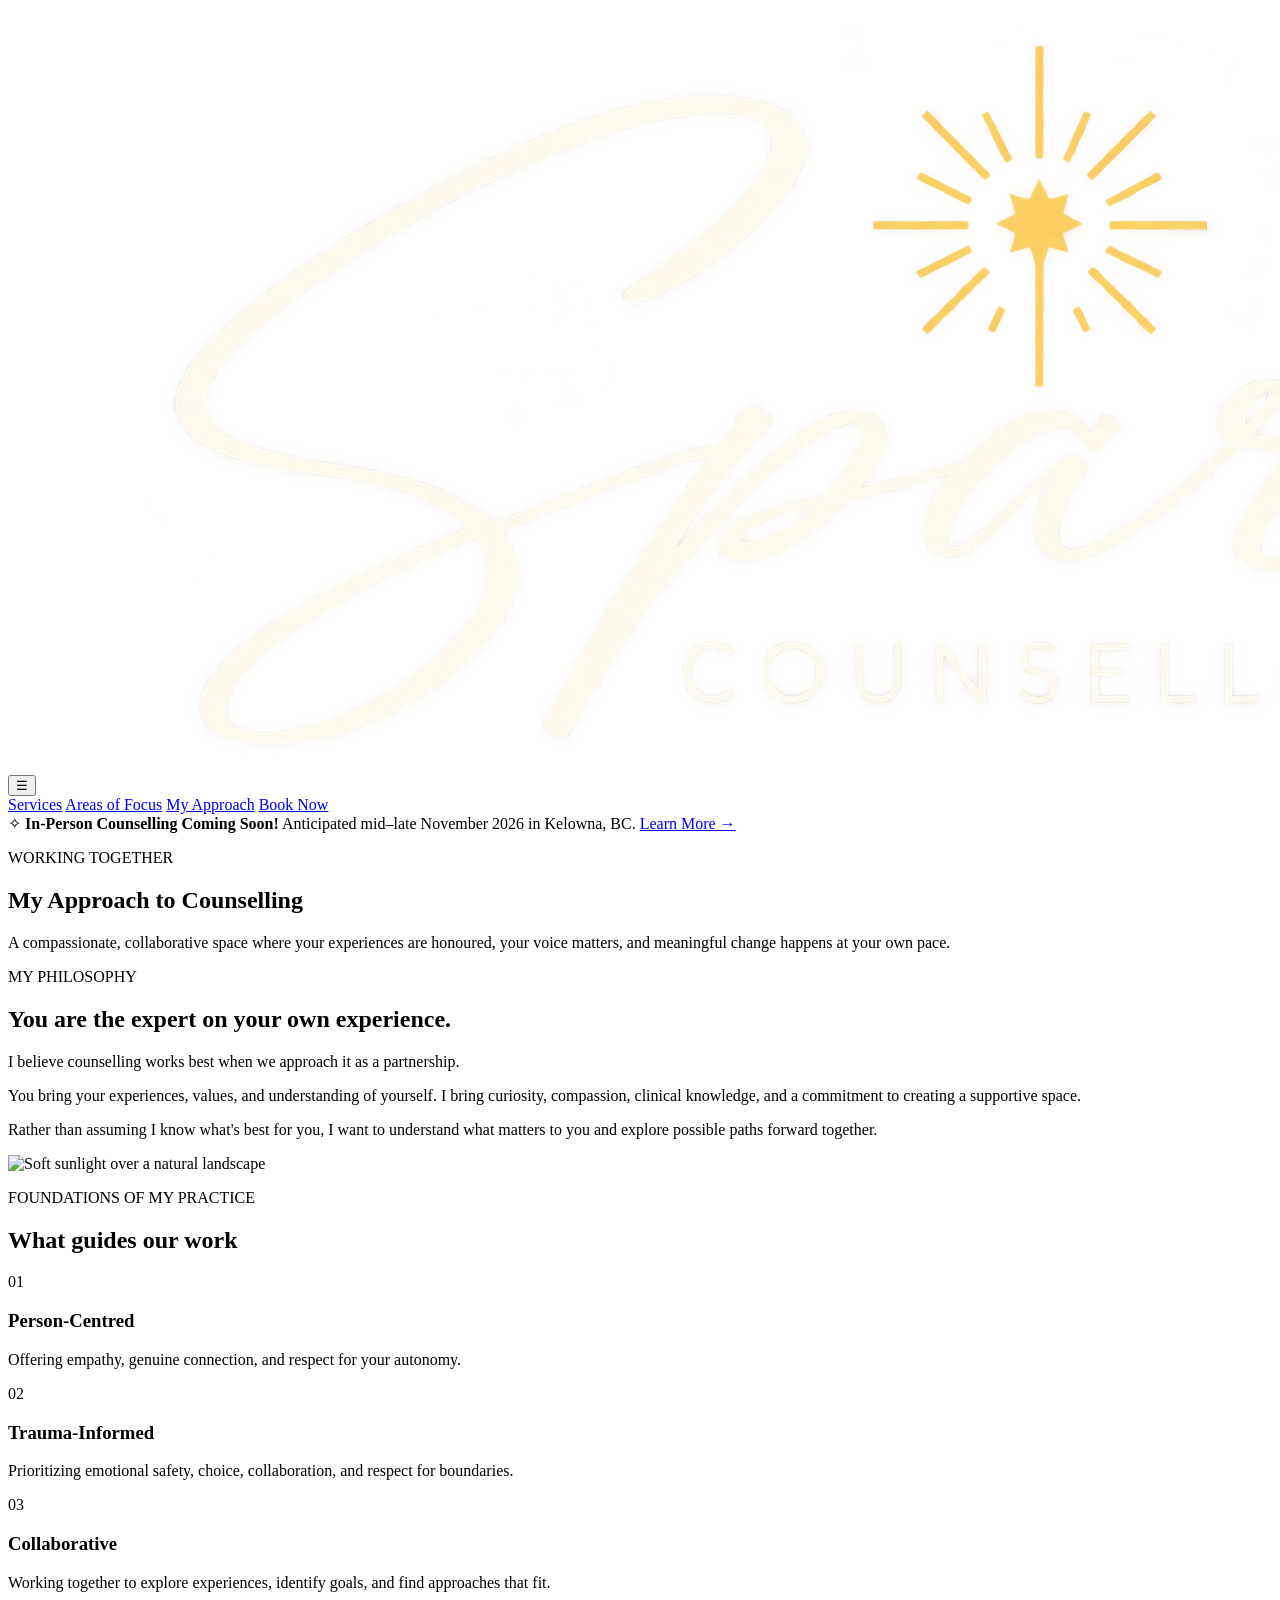
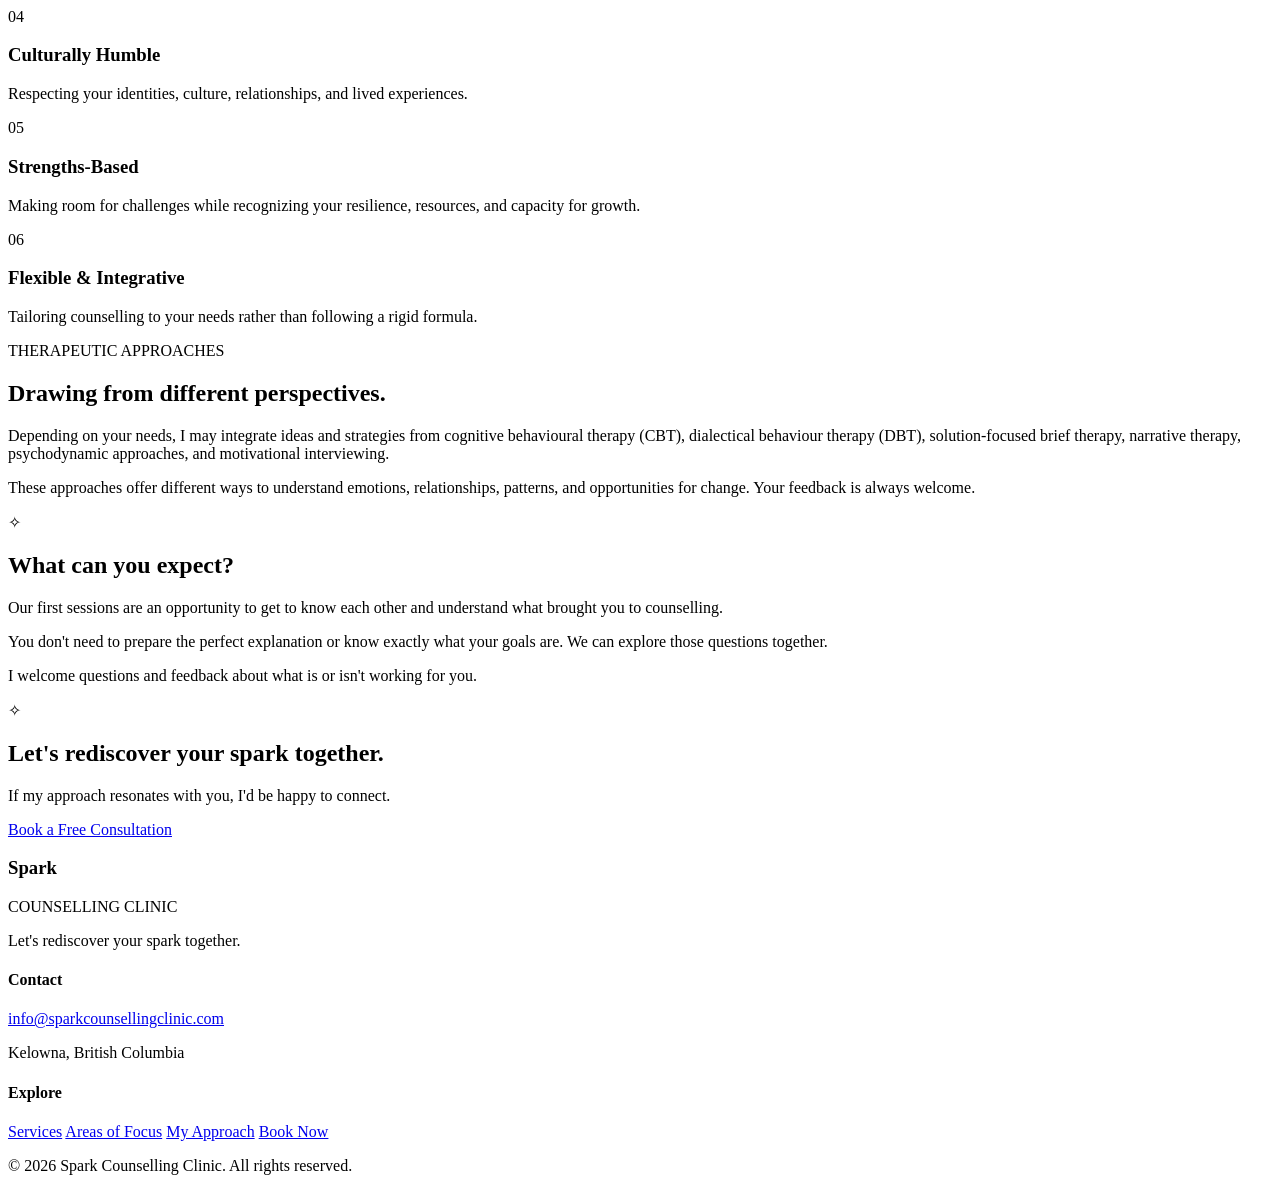
==== commit 654152df: "Update approach.html" ====
--- a/approach.html
+++ b/approach.html
@@ -7,228 +7,219 @@
   <title>My Approach | Spark Counselling Clinic</title>
   <link rel="stylesheet" href="styles.css">
 </head>
-
 <body>
-  <header class="site-header">
-    <div class="container header-inner">
-      <a href="index.html" class="logo" aria-label="Spark Counselling Clinic home">
-        <img src="spark-logo.png" alt="Spark Counselling Clinic" class="site-logo">
-      </a>
-      <button class="menu-toggle" type="button" aria-label="Open navigation menu"
-        aria-expanded="false" aria-controls="main-navigation">
-        <span aria-hidden="true">☰</span>
-      </button>
-      <nav class="nav-links" id="main-navigation" aria-label="Main navigation">
-        <a href="services.html">Services</a>
-        <a href="areas.html">Areas of Focus</a>
-        <a href="approach.html" aria-current="page">My Approach</a>
-        <a href="book.html" class="nav-book">Book Now</a>
-      </nav>
-    </div>
-  </header>
-
-  <main>
-    <section class="page-hero">
-      <div class="container">
-        <p class="eyebrow">WORKING TOGETHER</p>
-        <h1>My Approach to Counselling</h1>
+
+<header class="site-header">
+  <div class="container header-inner">
+    <a href="index.html" class="logo" aria-label="Spark Counselling Clinic home">
+      <img src="spark-logo.png" alt="Spark Counselling Clinic" class="site-logo">
+    </a>
+    <button class="menu-toggle" type="button" aria-label="Open navigation menu"
+      aria-expanded="false" aria-controls="main-navigation">
+      <span aria-hidden="true">☰</span>
+    </button>
+    <nav class="nav-links" id="main-navigation" aria-label="Main navigation">
+      <a href="services.html">Services</a>
+      <a href="areas.html">Areas of Focus</a>
+      <a href="approach.html" aria-current="page">My Approach</a>
+      <a href="book.html" class="nav-book">Book Now</a>
+    </nav>
+  </div>
+</header>
+
+<div class="announcement-banner">
+  <div class="container">
+    <span class="announcement-icon" aria-hidden="true">✧</span>
+    <strong>In-Person Counselling Coming Soon!</strong>
+    <span>Anticipated mid–late November 2026 in Kelowna, BC.</span>
+    <a href="services.html#appointment-formats">Learn More →</a>
+  </div>
+</div>
+
+<main>
+  <section class="page-hero">
+    <div class="container">
+      <p class="eyebrow">WORKING TOGETHER</p>
+      <h1>My Approach to Counselling</h1>
+      <p>
+        A compassionate, collaborative space where
+        your experiences are honoured, your voice matters,
+        and meaningful change happens at your own pace.
+      </p>
+    </div>
+  </section>
+
+  <section class="content-section">
+    <div class="container two-column">
+      <div class="section-copy">
+        <p class="eyebrow">MY PHILOSOPHY</p>
+        <h2>You are the expert on your own experience.</h2>
         <p>
-          A compassionate, collaborative space where
-          your experiences are honoured, your voice matters,
-          and meaningful change happens at your own pace.
-        </p>
-      </div>
-    </section>
-
-    <section class="content-section">
-      <div class="container two-column">
-        <div class="section-copy">
-          <p class="eyebrow">MY PHILOSOPHY</p>
-          <h2>You are the expert on your own experience.</h2>
-          <p>
-            I believe that counselling works best when
-            we approach it as a partnership.
-          </p>
-          <p>
-            You bring your experiences, values, and understanding
-            of yourself. I bring curiosity, compassion,
-            clinical knowledge, and a commitment to creating
-            a space where you feel supported.
-          </p>
-          <p>
-            Rather than assuming I know what's best for you,
-            I want to understand what matters to you
-            and explore possible paths forward together.
-          </p>
-        </div>
-
-        <div class="arched-image">
-          <img
-            src="https://images.unsplash.com/photo-1470252649378-9c29740c9fa8?auto=format&fit=crop&w=1200&q=85"
-            alt="Soft sunlight over a peaceful natural landscape"
-            loading="lazy">
-        </div>
-      </div>
-    </section>
-
-    <section class="tinted-section">
-      <div class="container">
-        <div class="section-heading">
-          <p class="eyebrow">FOUNDATIONS OF MY PRACTICE</p>
-          <h2>What guides our work</h2>
-        </div>
-
-        <div class="focus-grid">
-          <article class="focus-card">
-            <span class="focus-number">01</span>
-            <h3>Person-Centred</h3>
-            <p>
-              I aim to offer empathy, genuine connection,
-              and respect for your autonomy, recognizing
-              that you have an important voice in your care.
-            </p>
-          </article>
-
-          <article class="focus-card">
-            <span class="focus-number">02</span>
-            <h3>Trauma-Informed</h3>
-            <p>
-              I prioritize emotional safety, choice,
-              collaboration, and respect for your boundaries
-              throughout the counselling process.
-            </p>
-          </article>
-
-          <article class="focus-card">
-            <span class="focus-number">03</span>
-            <h3>Collaborative</h3>
-            <p>
-              We work together to identify goals,
-              explore experiences, and find approaches
-              that make sense for your individual needs.
-            </p>
-          </article>
-
-          <article class="focus-card">
-            <span class="focus-number">04</span>
-            <h3>Culturally Humble</h3>
-            <p>
-              Your identities, culture, relationships,
-              and lived experiences deserve to be
-              acknowledged with openness and respect.
-            </p>
-          </article>
-
-          <article class="focus-card">
-            <span class="focus-number">05</span>
-            <h3>Strengths-Based</h3>
-            <p>
-              We make room for challenges while also
-              recognizing your resilience, resources,
-              and capacity for growth.
-            </p>
-          </article>
-
-          <article class="focus-card">
-            <span class="focus-number">06</span>
-            <h3>Flexible & Integrative</h3>
-            <p>
-              Counselling is adapted to your needs,
-              preferences, and evolving goals
-              rather than following a rigid formula.
-            </p>
-          </article>
-        </div>
-      </div>
-    </section>
-
-    <section class="content-section ivory-section">
-      <div class="container narrow-content center-text">
-        <p class="eyebrow">THERAPEUTIC APPROACHES</p>
-        <h2>Drawing from different perspectives.</h2>
-        <p>
-          Depending on your needs, I may integrate
-          ideas and strategies from cognitive behavioural
-          therapy (CBT), dialectical behaviour therapy
-          (DBT), solution-focused brief therapy,
-          narrative therapy, psychodynamic approaches,
-          and motivational interviewing.
+          I believe counselling works best when
+          we approach it as a partnership.
         </p>
         <p>
-          These approaches offer different ways to
-          understand emotions, relationships, patterns,
-          and opportunities for change.
+          You bring your experiences, values, and
+          understanding of yourself. I bring curiosity,
+          compassion, clinical knowledge, and a
+          commitment to creating a supportive space.
         </p>
         <p>
-          We can discuss what feels helpful, and your
-          feedback will always be welcome.
+          Rather than assuming I know what's best for you,
+          I want to understand what matters to you and
+          explore possible paths forward together.
         </p>
       </div>
-    </section>
-
-    <section class="content-section">
-      <div class="container narrow-content center-text">
-        <span class="gold-spark" aria-hidden="true">✧</span>
-        <h2>What can you expect?</h2>
-        <p>
-          Our first sessions are an opportunity to get
-          to know each other and understand what has
-          brought you to counselling.
-        </p>
-        <p>
-          You don't need to prepare the perfect explanation
-          or know exactly what your goals are.
-          We can take time to explore those questions together.
-        </p>
-        <p>
-          I welcome questions, feedback, and conversations
-          about what is or isn't working for you.
-          Your comfort and involvement matter throughout
-          the process.
-        </p>
-      </div>
-    </section>
-
-    <section class="closing-section">
-      <div class="container closing-inner">
-        <h2>Let's rediscover your spark together.</h2>
-        <p>
-          If my approach resonates with you,
-          I'd be happy to connect.
-        </p>
-        <a href="https://sparkcounsellingclinic.janeapp.com/"
-           class="button gold-button" target="_blank"
-           rel="noopener noreferrer">
-          Book a Consultation
-        </a>
-      </div>
-    </section>
-  </main>
-
-  <footer class="site-footer">
-    <div class="container footer-inner">
-      <div class="footer-brand">
-        <h3>Spark</h3>
-        <p>COUNSELLING CLINIC</p>
-        <p>Let's rediscover your spark together.</p>
-      </div>
-      <div class="footer-contact">
-        <h4>Contact</h4>
-        <p><a href="mailto:info@sparkcounsellingclinic.com">info@sparkcounsellingclinic.com</a></p>
-        <p>Kelowna, British Columbia</p>
-      </div>
-      <div class="footer-links">
-        <h4>Explore</h4>
-        <a href="services.html">Services</a>
-        <a href="areas.html">Areas of Focus</a>
-        <a href="approach.html">My Approach</a>
-        <a href="book.html">Book Now</a>
-      </div>
-    </div>
-    <div class="footer-bottom">
-      <p>© 2026 Spark Counselling Clinic. All rights reserved.</p>
-    </div>
-  </footer>
-  <script src="script.js"></script>
+      <div class="arched-image">
+        <img src="https://images.unsplash.com/photo-1470252649378-9c29740c9fa8?auto=format&fit=crop&w=1200&q=85"
+             alt="Soft sunlight over a natural landscape" loading="lazy">
+      </div>
+    </div>
+  </section>
+
+  <section class="tinted-section">
+    <div class="container">
+      <div class="section-heading">
+        <p class="eyebrow">FOUNDATIONS OF MY PRACTICE</p>
+        <h2>What guides our work</h2>
+      </div>
+
+      <div class="focus-grid">
+        <article class="focus-card">
+          <span class="focus-number">01</span>
+          <h3>Person-Centred</h3>
+          <p>
+            Offering empathy, genuine connection,
+            and respect for your autonomy.
+          </p>
+        </article>
+
+        <article class="focus-card">
+          <span class="focus-number">02</span>
+          <h3>Trauma-Informed</h3>
+          <p>
+            Prioritizing emotional safety, choice,
+            collaboration, and respect for boundaries.
+          </p>
+        </article>
+
+        <article class="focus-card">
+          <span class="focus-number">03</span>
+          <h3>Collaborative</h3>
+          <p>
+            Working together to explore experiences,
+            identify goals, and find approaches that fit.
+          </p>
+        </article>
+
+        <article class="focus-card">
+          <span class="focus-number">04</span>
+          <h3>Culturally Humble</h3>
+          <p>
+            Respecting your identities, culture,
+            relationships, and lived experiences.
+          </p>
+        </article>
+
+        <article class="focus-card">
+          <span class="focus-number">05</span>
+          <h3>Strengths-Based</h3>
+          <p>
+            Making room for challenges while recognizing
+            your resilience, resources, and capacity for growth.
+          </p>
+        </article>
+
+        <article class="focus-card">
+          <span class="focus-number">06</span>
+          <h3>Flexible & Integrative</h3>
+          <p>
+            Tailoring counselling to your needs
+            rather than following a rigid formula.
+          </p>
+        </article>
+      </div>
+    </div>
+  </section>
+
+  <section class="content-section ivory-section">
+    <div class="container narrow-content center-text">
+      <p class="eyebrow">THERAPEUTIC APPROACHES</p>
+      <h2>Drawing from different perspectives.</h2>
+      <p>
+        Depending on your needs, I may integrate ideas
+        and strategies from cognitive behavioural therapy
+        (CBT), dialectical behaviour therapy (DBT),
+        solution-focused brief therapy, narrative therapy,
+        psychodynamic approaches, and motivational interviewing.
+      </p>
+      <p>
+        These approaches offer different ways to understand
+        emotions, relationships, patterns, and opportunities
+        for change. Your feedback is always welcome.
+      </p>
+    </div>
+  </section>
+
+  <section class="content-section">
+    <div class="container narrow-content center-text">
+      <span class="gold-spark" aria-hidden="true">✧</span>
+      <h2>What can you expect?</h2>
+      <p>
+        Our first sessions are an opportunity to get
+        to know each other and understand what brought
+        you to counselling.
+      </p>
+      <p>
+        You don't need to prepare the perfect explanation
+        or know exactly what your goals are.
+        We can explore those questions together.
+      </p>
+      <p>
+        I welcome questions and feedback about
+        what is or isn't working for you.
+      </p>
+    </div>
+  </section>
+
+  <section class="closing-section">
+    <div class="container closing-inner">
+      <span class="gold-spark" aria-hidden="true">✧</span>
+      <h2>Let's rediscover your spark together.</h2>
+      <p>If my approach resonates with you, I'd be happy to connect.</p>
+      <a href="https://sparkcounsellingclinic.janeapp.com/#/staff_member/1/treatment/1"
+         class="button gold-button" target="_blank" rel="noopener noreferrer">
+        Book a Free Consultation
+      </a>
+    </div>
+  </section>
+</main>
+
+<footer class="site-footer">
+  <div class="container footer-inner">
+    <div class="footer-brand">
+      <h3>Spark</h3>
+      <p>COUNSELLING CLINIC</p>
+      <p>Let's rediscover your spark together.</p>
+    </div>
+    <div class="footer-contact">
+      <h4>Contact</h4>
+      <p><a href="mailto:info@sparkcounsellingclinic.com">info@sparkcounsellingclinic.com</a></p>
+      <p>Kelowna, British Columbia</p>
+    </div>
+    <div class="footer-links">
+      <h4>Explore</h4>
+      <a href="services.html">Services</a>
+      <a href="areas.html">Areas of Focus</a>
+      <a href="approach.html">My Approach</a>
+      <a href="book.html">Book Now</a>
+    </div>
+  </div>
+  <div class="footer-bottom">
+    <p>© 2026 Spark Counselling Clinic. All rights reserved.</p>
+  </div>
+</footer>
+
+<script src="script.js"></script>
 </body>
 </html>
--- a/styles.css
+++ b/styles.css
@@ -1,583 +1,210 @@
-
-/* SPARK COUNSELLING CLINIC */
-/* Homepage design styles */
-
-:root {
-  --forest: #263F35;
-  --forest-dark: #1C3028;
-  --sage: #829789;
-  --ivory: #F8F5EF;
-  --gold: #C4A46D;
-  --white: #FFFFFF;
-  --text: #35443D;
-}
-
-* {
-  box-sizing: border-box;
-}
-
-html {
-  scroll-behavior: smooth;
-}
-
-body {
-  margin: 0;
-  color: var(--text);
-  background: var(--ivory);
-  font-family: Georgia, "Times New Roman", serif;
-  line-height: 1.7;
-}
-
-.container {
-  width: min(1160px, 90%);
-  margin: auto;
-}
-
-h1, h2, h3, h4, p {
-  margin-top: 0;
-}
-
-h1, h2, h3 {
-  line-height: 1.2;
-}
-
-h2 {
-  font-size: clamp(2rem, 4vw, 3rem);
-  color: var(--forest);
-}
-
-a {
-  color: inherit;
-}
-
-img {
-  max-width: 100%;
-  display: block;
-}
-
-/* HEADER */
-
-.site-header {
-  background: var(--forest);
-  position: sticky;
-  top: 0;
-  z-index: 100;
-  box-shadow: 0 3px 12px rgba(0,0,0,.08);
-}
-
-.header-inner {
-  min-height: 94px;
-  display: flex;
-  justify-content: space-between;
-  align-items: center;
-  gap: 24px;
-}
-
-.logo {
-  display: flex;
-  align-items: center;
-  gap: 13px;
-  color: var(--white);
-  text-decoration: none;
-}
-
-.brand-sun {
-  font-size: 43px;
-  color: var(--gold);
-  line-height: 1;
-}
-
-.brand-text {
-  display: flex;
-  flex-direction: column;
-  line-height: 1.1;
-}
-
-.brand-name {
-  font-size: 30px;
-  letter-spacing: 6px;
-}
-
-.brand-subtitle {
-  font-family: Arial, sans-serif;
-  font-size: 10px;
-  letter-spacing: 2.5px;
-  margin-top: 7px;
-}
-
-.nav-links {
-  display: flex;
-  align-items: center;
-  gap: 29px;
-}
-
-.nav-links a {
-  color: var(--white);
-  text-decoration: none;
-  font-family: Arial, sans-serif;
-  font-size: 13px;
-  letter-spacing: .5px;
-}
-
-.nav-links a:hover {
-  color: var(--gold);
-}
-
-.nav-book {
-  border: 1px solid var(--gold);
-  padding: 11px 19px;
-  border-radius: 24px;
-}
-
-.menu-toggle {
-  display: none;
-}
-
-/* BUTTONS */
-
-.button {
-  display: inline-block;
-  padding: 14px 28px;
-  border-radius: 30px;
-  font-family: Arial, sans-serif;
-  font-size: 13px;
-  font-weight: 600;
-  letter-spacing: .4px;
-  text-decoration: none;
-  transition: transform .2s, background .2s;
-}
-
-.button:hover {
-  transform: translateY(-2px);
-}
-
-.button.primary {
-  color: var(--white);
-  background: var(--forest);
-}
-
-.button.secondary {
-  color: var(--white);
-  border: 1px solid var(--white);
-  background: transparent;
-}
-
-.button.outline {
-  color: var(--forest);
-  border: 1px solid var(--forest);
-}
-
-.button.tertiary {
-  color: var(--forest);
-  padding: 0;
-  font-weight: 600;
-}
-
-/* HERO */
-
-.hero-section {
-  position: relative;
-  min-height: 660px;
-  display: flex;
-  align-items: center;
-  color: var(--white);
-  background:
-    linear-gradient(
-      90deg,
-      rgba(20,42,32,.82),
-      rgba(20,42,32,.24)
-    ),
-    url("https://images.unsplash.com/photo-1470252649378-9c29740c9fa8?auto=format&fit=crop&w=2000&q=85")
-    center / cover no-repeat;
-}
-
-.hero-content {
-  position: relative;
-  padding: 105px 0;
-}
-
-.eyebrow {
-  font-family: Arial, sans-serif;
-  font-size: 12px;
-  font-weight: 600;
-  letter-spacing: 3px;
-  color: var(--gold);
-  text-transform: uppercase;
-  margin-bottom: 22px;
-}
-
-.hero-section h1 {
-  max-width: 740px;
-  font-size: clamp(3rem, 6vw, 5rem);
-  color: var(--white);
-  font-weight: normal;
-  margin-bottom: 25px;
-}
-
-.hero-description {
-  font-size: 17px;
-  max-width: 590px;
-  line-height: 1.9;
-}
-
-.hero-actions {
-  display: flex;
-  gap: 15px;
-  flex-wrap: wrap;
-  margin-top: 33px;
-}
-
-.hero-actions .primary {
-  background: var(--gold);
-  color: var(--forest-dark);
-}
-
-/* WELCOME */
-
-.welcome-section {
-  padding: 105px 0;
-  text-align: center;
-  background: var(--ivory);
-}
-
-.welcome-inner {
-  max-width: 750px;
-}
-
-.section-symbol {
-  color: var(--gold);
-  font-size: 40px;
-  line-height: 1;
-  display: inline-block;
-  margin-bottom: 24px;
-}
-
-.welcome-inner p:not(.eyebrow) {
-  font-size: 17px;
-  line-height: 1.95;
-}
-
-/* SUPPORT SECTION */
-
-.support-section {
-  padding: 100px 0;
-  background: #E9EEE8;
-}
-
-.support-inner {
+/* =========================================
+   SPARK COUNSELLING CLINIC
+   UPDATED SERVICES PAGE STYLING
+   ========================================= */
+
+/* EXPANDED SERVICES GRID */
+
+.service-grid.expanded {
   display: grid;
-  grid-template-columns: 1fr 1fr;
-  gap: 75px;
-  align-items: center;
-}
-
-.support-copy p {
-  max-width: 540px;
-}
-
-.support-copy .button {
-  margin-top: 18px;
-}
-
-.support-image img {
-  width: 100%;
-  height: 470px;
-  object-fit: cover;
-  border-radius: 180px 180px 12px 12px;
-}
-
-/* MEET SARA */
-
-.meet-section {
-  padding: 110px 0;
-  background: var(--ivory);
-}
-
-.meet-inner {
-  display: grid;
-  grid-template-columns: .85fr 1.15fr;
-  gap: 90px;
-  align-items: center;
-}
-
-.meet-photo-placeholder {
-  height: 480px;
-  background: #DFE6DC;
-  border: 1px solid #C7D1C6;
-  border-radius: 200px 200px 12px 12px;
-  display: flex;
-  align-items: center;
-  justify-content: center;
-  flex-direction: column;
-  color: var(--forest);
-  font-size: 24px;
-}
-
-.meet-photo-placeholder .section-symbol {
-  font-size: 70px;
-}
-
-.meet-content .button {
-  margin-top: 18px;
-}
-
-/* EXPLORE */
-
-.explore-section {
-  padding: 105px 0;
+  grid-template-columns: repeat(2, minmax(0, 1fr));
+  gap: 28px;
+  max-width: 1100px;
+  margin: 0 auto;
+}
+
+/* INDIVIDUAL SERVICE CARDS */
+
+.service-grid.expanded .service-card {
   background: var(--white);
-}
-
-.section-heading {
-  text-align: center;
-  max-width: 680px;
-  margin: 0 auto 55px;
-}
-
-.card-grid {
-  display: grid;
-  grid-template-columns: repeat(4, 1fr);
-  gap: 24px;
-}
-
-.card {
-  background: var(--ivory);
-  border-radius: 12px;
-  overflow: hidden;
-  box-shadow: 0 5px 20px rgba(20,40,30,.06);
-  transition: transform .25s;
-}
-
-.card:hover {
-  transform: translateY(-6px);
-}
-
-.card img {
-  width: 100%;
-  height: 190px;
-  object-fit: cover;
-}
-
-.card-content {
-  padding: 25px;
-}
-
-.card-content h3 {
-  color: var(--forest);
-  font-size: 23px;
-  margin-bottom: 14px;
-}
-
-.card-content p {
-  font-size: 14px;
-  min-height: 100px;
-}
-
-/* CLOSING INVITATION */
-
-.closing-section {
-  background: var(--forest);
-  padding: 100px 0;
-  color: var(--white);
-  text-align: center;
-}
-
-.closing-inner {
-  max-width: 750px;
-}
-
-.closing-section h2 {
-  color: var(--white);
-}
-
-.closing-section p {
-  font-size: 17px;
-}
-
-.closing-button {
-  margin-top: 22px;
-  background: var(--gold);
-  color: var(--forest-dark);
-}
-
-/* FOOTER */
-
-.site-footer {
-  background: var(--forest-dark);
-  color: var(--white);
-  padding-top: 65px;
-}
-
-.footer-inner {
-  display: grid;
-  grid-template-columns: 1.4fr 1fr .7fr;
-  gap: 50px;
-  padding-bottom: 55px;
-}
-
-.footer-brand h3 {
-  font-size: 34px;
-  letter-spacing: 6px;
-  margin-bottom: 0;
-}
-
-.footer-brand > p:first-of-type {
-  font-family: Arial, sans-serif;
-  font-size: 10px;
-  letter-spacing: 3px;
-}
-
-.footer-tagline {
-  color: #D1DCD3;
-  font-size: 14px;
-  margin-top: 22px;
-}
-
-.site-footer h4 {
-  color: var(--gold);
-  font-family: Arial, sans-serif;
-  font-size: 14px;
-}
-
-.site-footer a {
-  color: var(--white);
-  text-decoration: none;
-  overflow-wrap: anywhere;
-}
-
-.site-footer a:hover {
-  color: var(--gold);
-}
-
-.footer-links {
+  border: 1px solid #D9E1D8;
+  border-radius: 16px;
+  padding: 40px;
+
   display: flex;
   flex-direction: column;
   align-items: flex-start;
-  gap: 10px;
-}
-
-.footer-bottom {
-  border-top: 1px solid rgba(255,255,255,.15);
+
+  box-shadow: 0 5px 20px rgba(10, 40, 25, .04);
+
+  transition:
+    transform .25s ease,
+    box-shadow .25s ease;
+}
+
+/* HOVER EFFECT */
+
+.service-grid.expanded .service-card:hover {
+  transform: translateY(-4px);
+  box-shadow: 0 9px 26px rgba(10, 40, 25, .09);
+}
+
+/* SERVICE HEADINGS */
+
+.service-grid.expanded .service-card h3 {
+  color: var(--forest);
+  font-size: 28px;
+  line-height: 1.25;
+  margin-bottom: 18px;
+}
+
+/* SERVICE PRICES */
+
+.service-grid.expanded .service-price {
+  color: var(--forest);
+  font-family: Arial, Helvetica, sans-serif;
+  font-size: 16px;
+  font-weight: 600;
+  margin-bottom: 25px;
+}
+
+/* DESCRIPTION */
+
+.service-grid.expanded .service-card p:not(.eyebrow) {
+  line-height: 1.85;
+}
+
+/* APPOINTMENT FORMAT LABEL */
+
+.service-format {
+  color: #527166;
+  font-family: Arial, Helvetica, sans-serif;
+  font-size: 13px;
+  font-weight: 600;
+  letter-spacing: .3px;
+  margin-top: auto;
+  margin-bottom: 25px;
+}
+
+/* BOOKING BUTTONS */
+
+.service-grid.expanded .service-card .button {
+  margin-top: 0;
   text-align: center;
-  padding: 20px;
-  font-size: 12px;
-  color: #C6D2CA;
-}
-
-/* MOBILE RESPONSIVENESS */
+}
+
+.service-grid.expanded .service-card .button.primary {
+  background: var(--forest);
+  color: var(--white);
+  border: 1px solid var(--forest);
+}
+
+.service-grid.expanded .service-card .button.primary:hover {
+  background: var(--forest-dark);
+}
+
+/* FEATURED CONSULTATION */
+
+.service-grid.expanded .service-card.featured {
+  border: 1px solid var(--gold);
+  box-shadow: 0 8px 25px rgba(10, 40, 25, .07);
+}
+
+/* COMING SOON CARD */
+
+.service-grid.expanded .service-card.coming-soon {
+  background: #F3F4EE;
+  border: 1px solid #CFD8CC;
+}
+
+.service-grid.expanded .coming-soon .service-price {
+  color: #7A886F;
+}
+
+/* UNAVAILABLE BUTTON */
+
+.unavailable-button {
+  display: inline-block;
+  background: #DCE3DA;
+  color: var(--forest);
+  border: 1px solid #CBD5C9;
+  border-radius: 30px;
+  padding: 14px 28px;
+
+  font-family: Arial, Helvetica, sans-serif;
+  font-size: 13px;
+  font-weight: 600;
+
+  cursor: default;
+  pointer-events: none;
+}
+
+/* DISABLE HOVER MOVEMENT FOR COMING SOON */
+
+.service-grid.expanded .service-card.coming-soon:hover {
+  transform: none;
+  box-shadow: 0 5px 20px rgba(10, 40, 25, .04);
+}
+
+/* AVAILABILITY NOTE */
+
+.booking-note {
+  max-width: 780px;
+  margin: 40px auto 0;
+  text-align: center;
+  color: #627368;
+  font-size: 14px;
+  line-height: 1.9;
+}
+
+/* =========================================
+   TABLET RESPONSIVENESS
+   ========================================= */
 
 @media (max-width: 900px) {
-  .menu-toggle {
-    display: block;
-    background: none;
-    border: 0;
-    color: var(--white);
-    font-size: 27px;
-    cursor: pointer;
-  }
-
-  .nav-links {
-    display: none;
-    position: absolute;
-    top: 100%;
-    left: 0;
-    right: 0;
-    background: var(--forest);
-    padding: 22px 5% 30px;
-    flex-direction: column;
-    align-items: stretch;
-    gap: 18px;
-    box-shadow: 0 8px 12px rgba(0,0,0,.1);
-  }
-
-  .nav-links.active {
-    display: flex;
-  }
-
-  .nav-book {
-    text-align: center;
-  }
-
-  .support-inner,
-  .meet-inner {
+  .service-grid.expanded {
+    grid-template-columns: repeat(2, minmax(0, 1fr));
+    gap: 20px;
+  }
+
+  .service-grid.expanded .service-card {
+    padding: 28px;
+  }
+
+  .service-grid.expanded .service-card h3 {
+    font-size: 24px;
+  }
+}
+
+/* =========================================
+   MOBILE RESPONSIVENESS
+   ========================================= */
+
+@media (max-width: 650px) {
+  .service-grid.expanded {
     grid-template-columns: 1fr;
-    gap: 40px;
-  }
-
-  .card-grid {
-    grid-template-columns: repeat(2, 1fr);
-  }
-
-  .footer-inner {
-    grid-template-columns: repeat(2, 1fr);
-  }
-}
-
-@media (max-width: 600px) {
-  .header-inner {
-    min-height: 78px;
-  }
-
-  .brand-name {
-    font-size: 24px;
-  }
-
-  .brand-subtitle {
-    font-size: 8px;
-  }
-
-  .brand-sun {
-    font-size: 33px;
-  }
-
-  .hero-section {
-    min-height: 580px;
-  }
-
-  .hero-content {
-    padding: 90px 0;
-  }
-
-  .hero-section h1 {
-    font-size: 45px;
-  }
-
-  .welcome-section,
-  .support-section,
-  .meet-section,
-  .explore-section,
-  .closing-section {
-    padding: 70px 0;
-  }
-
-  .support-image img {
-    height: 330px;
-  }
-
-  .meet-photo-placeholder {
-    height: 380px;
-  }
-
-  .card-grid {
-    grid-template-columns: 1fr;
-  }
-
-  .card-content p {
-    min-height: 0;
-  }
-
-  .footer-inner {
-    grid-template-columns: 1fr;
-    gap: 30px;
-  }
-}
+    gap: 24px;
+  }
+
+  .service-grid.expanded .service-card {
+    padding: 30px;
+  }
+
+  .service-grid.expanded .service-card h3 {
+    font-size: 25px;
+  }
+
+  .service-grid.expanded .service-card .button,
+  .service-grid.expanded .unavailable-button {
+    width: 100%;
+    font-size: 12px;
+    padding: 14px 18px;
+  }
+
+  .booking-note {
+    font-size: 13px;
+    margin-top: 30px;
+  }
+}
+
+/* ACCESSIBILITY */
 
 @media (prefers-reduced-motion: reduce) {
-  html {
-    scroll-behavior: auto;
-  }
-
-  .button, .card {
+  .service-grid.expanded .service-card {
     transition: none;
   }
-}
+
+  .service-grid.expanded .service-card:hover {
+    transform: none;
+  }
+}
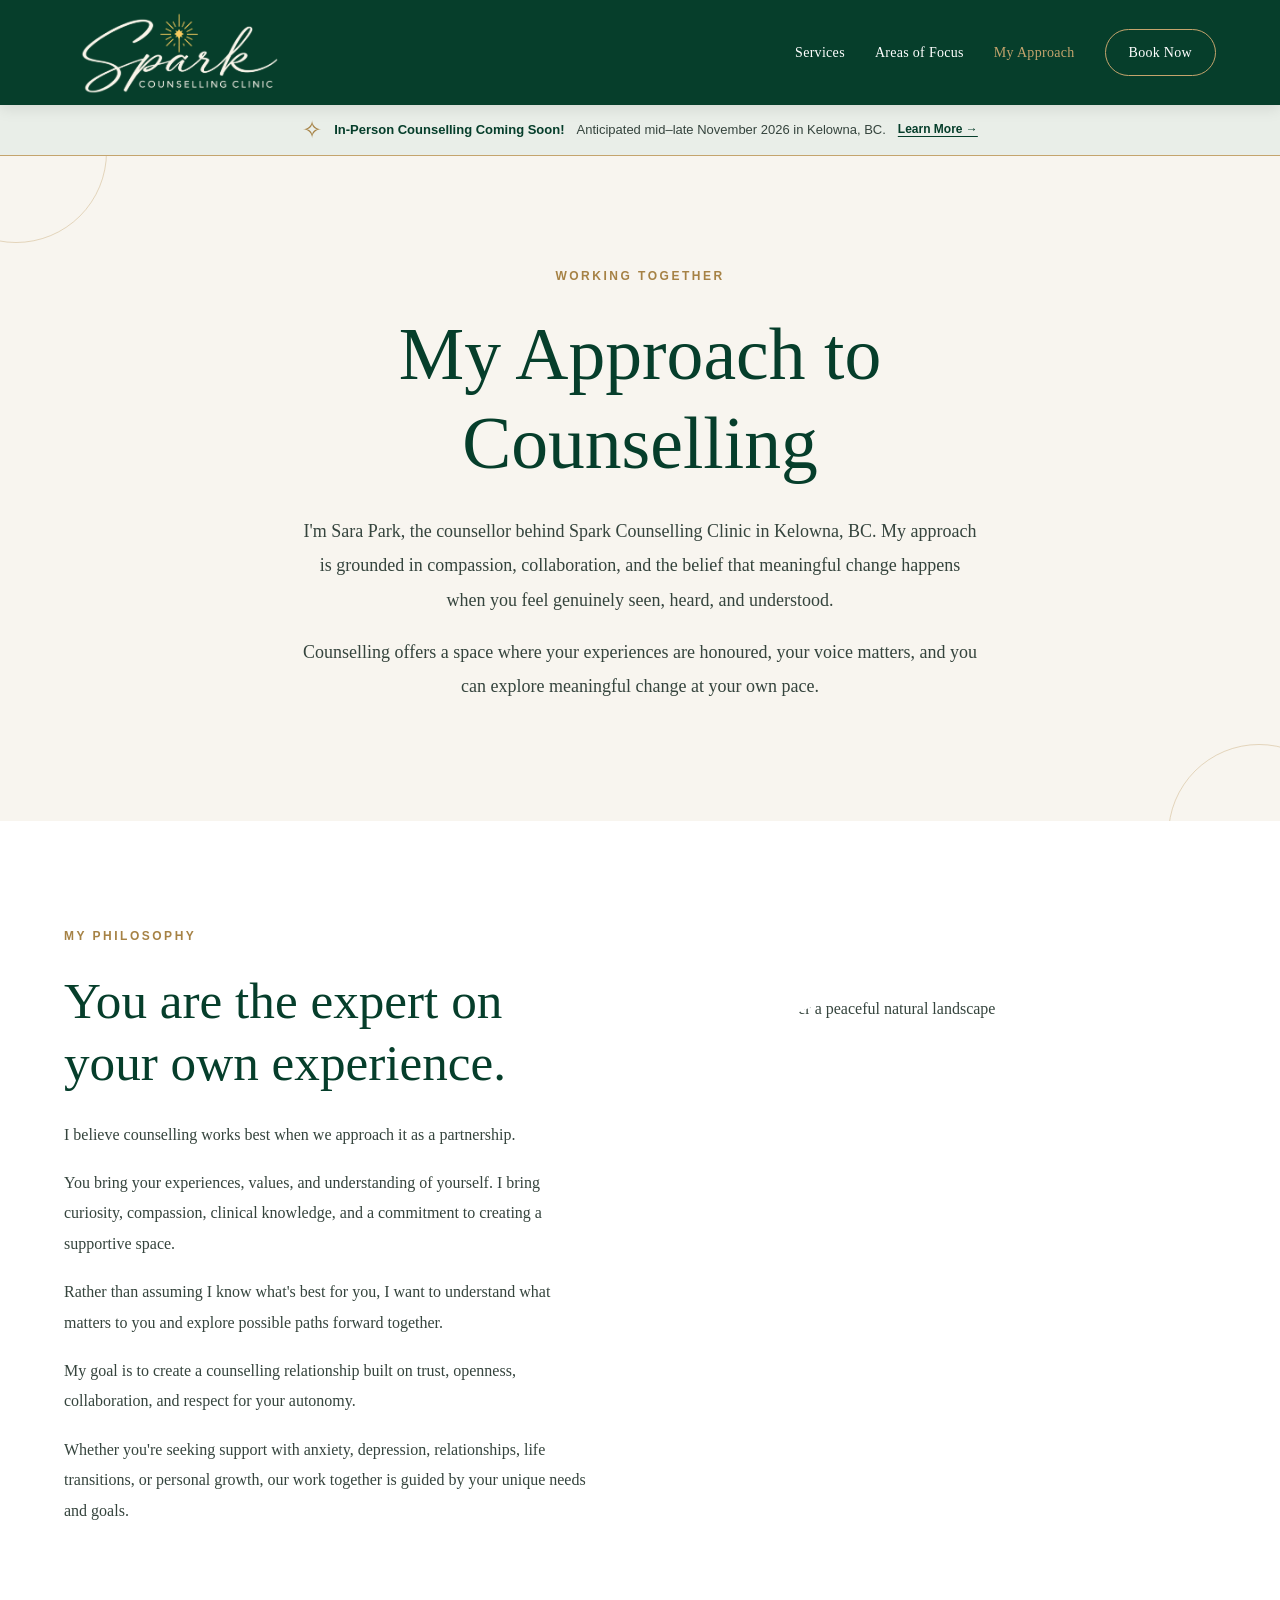
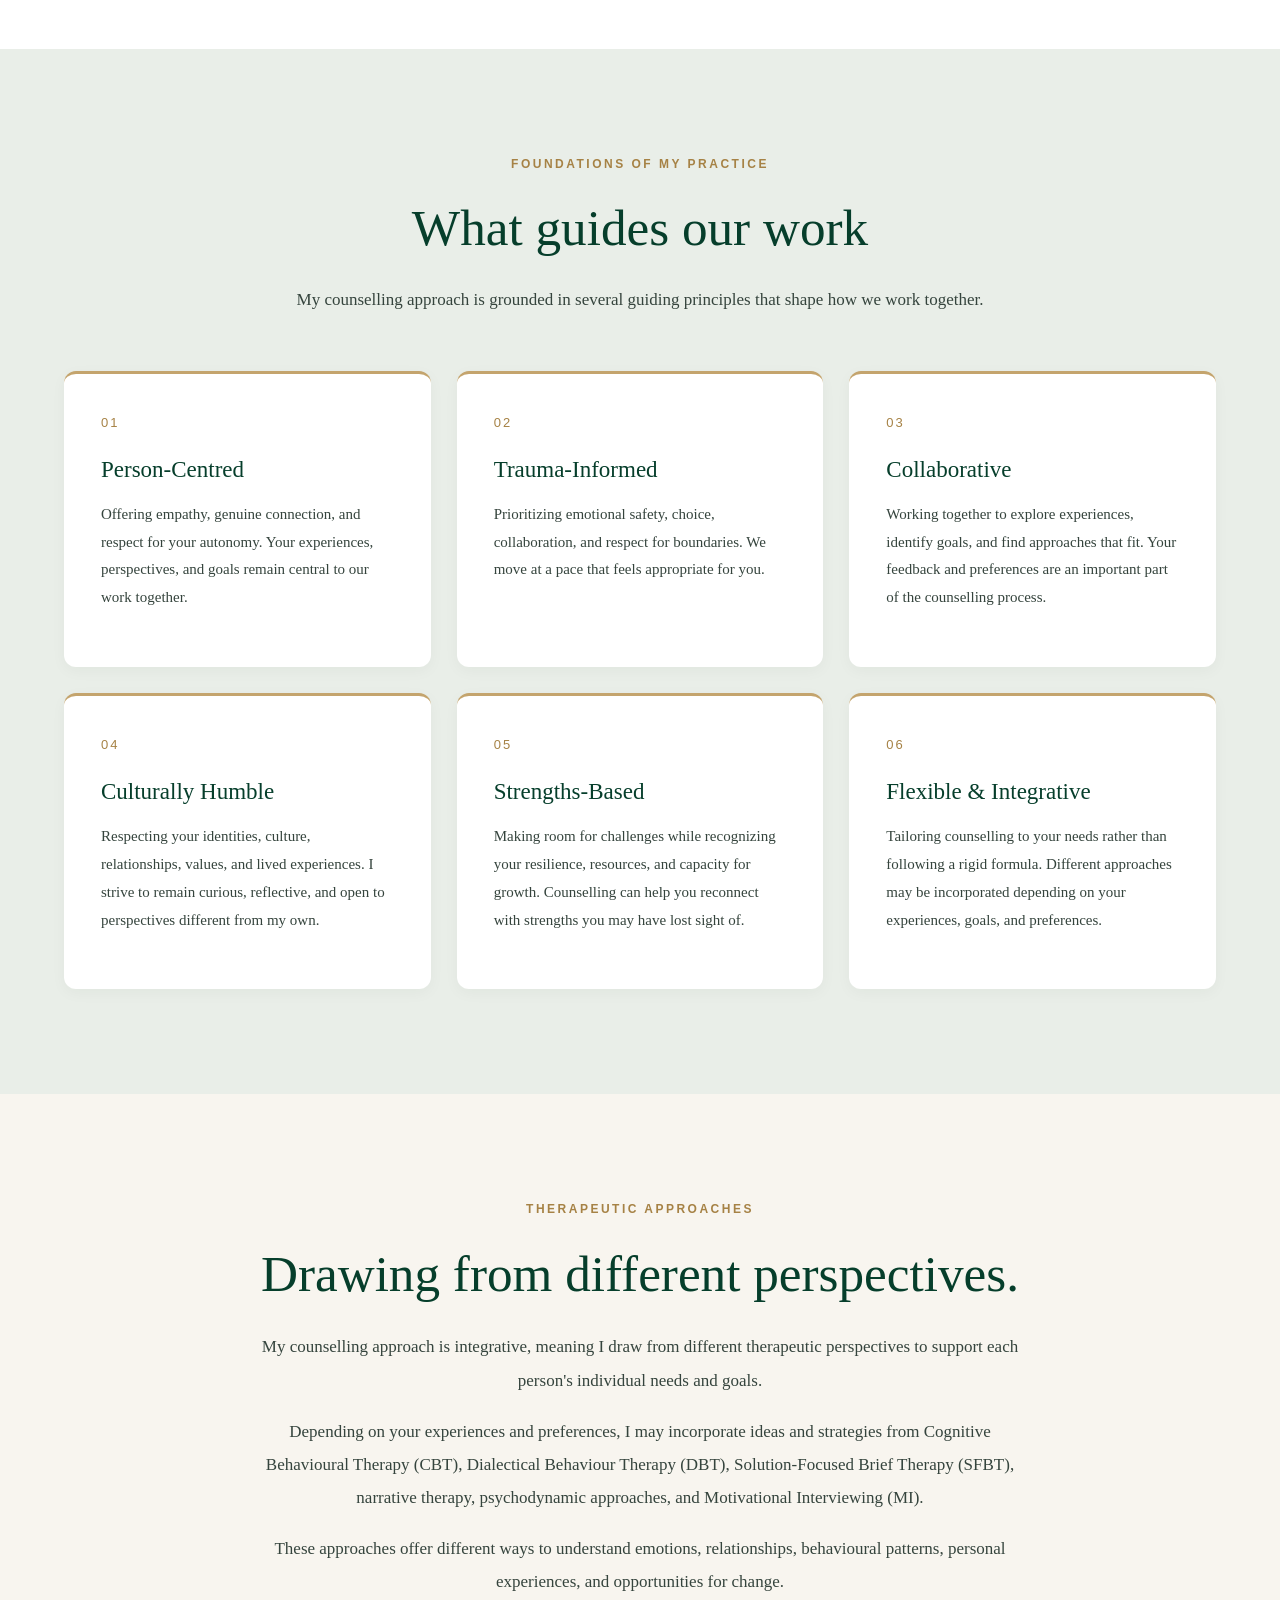
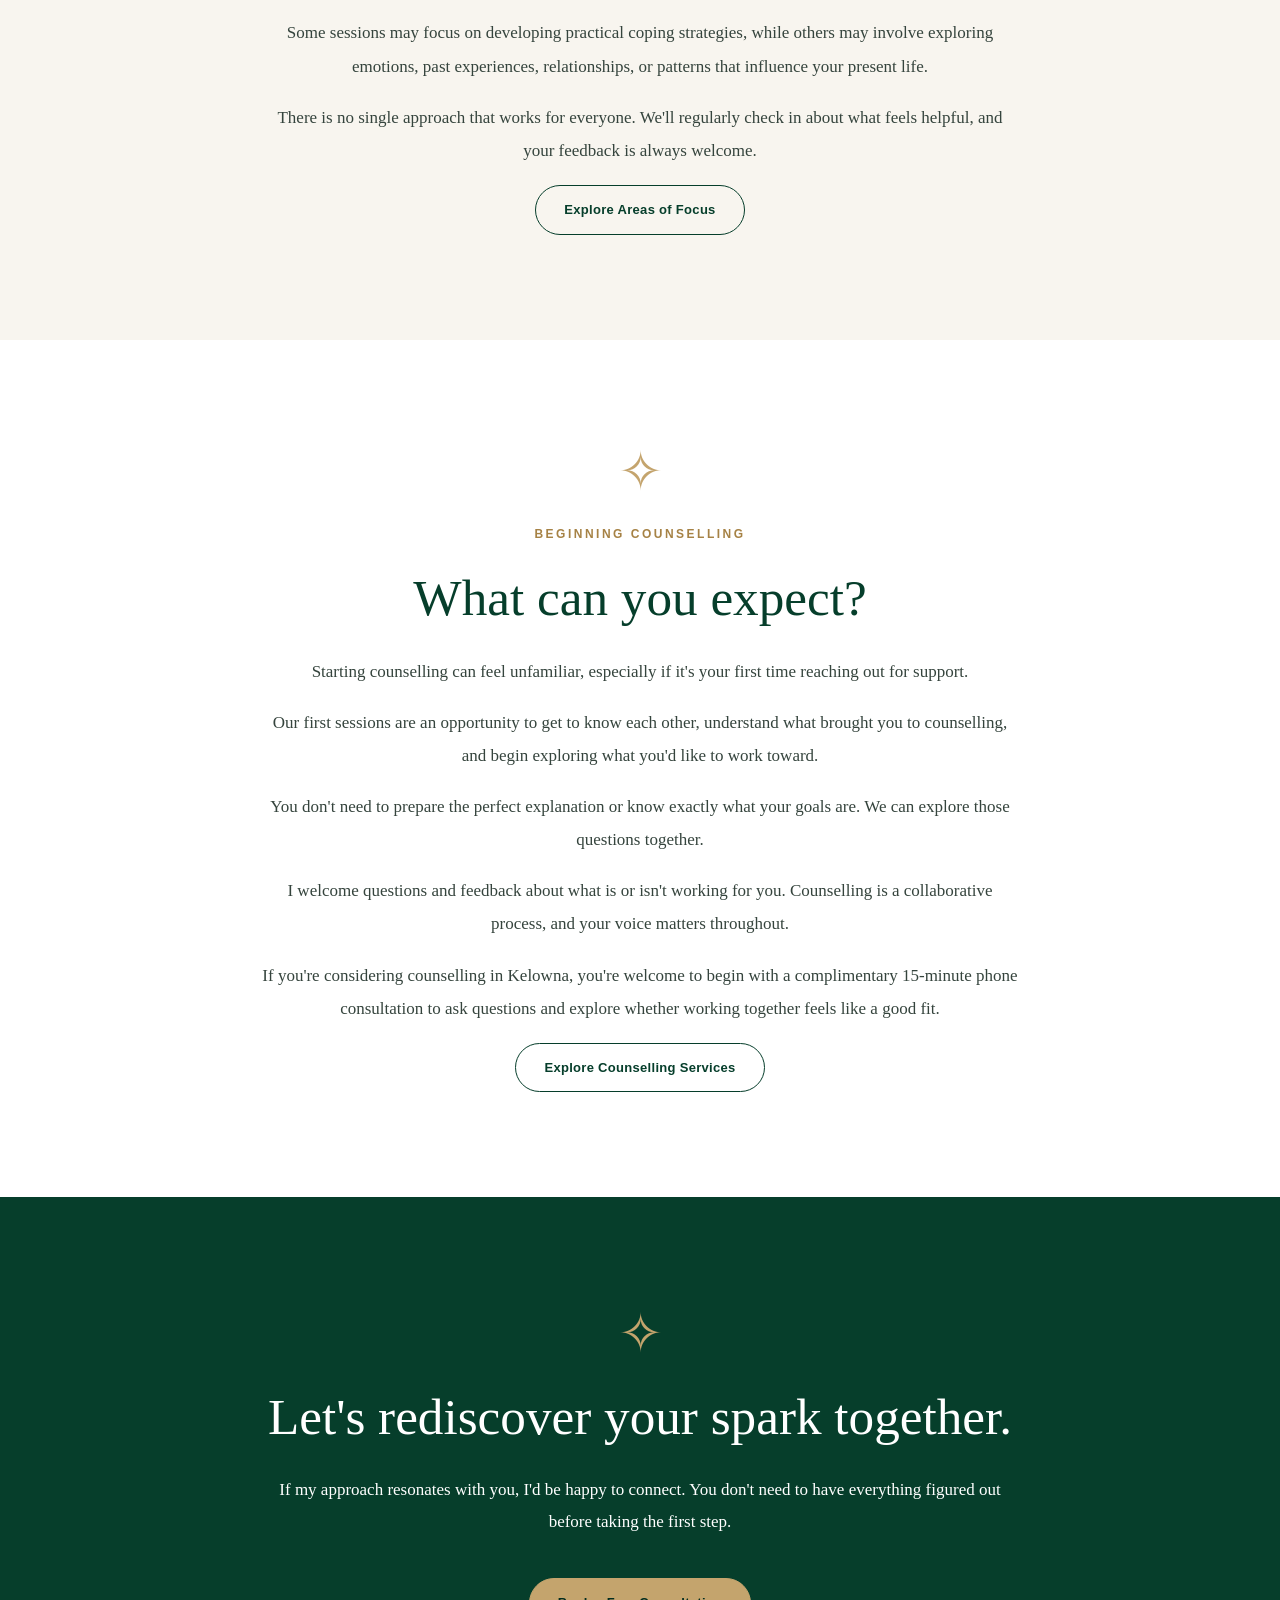
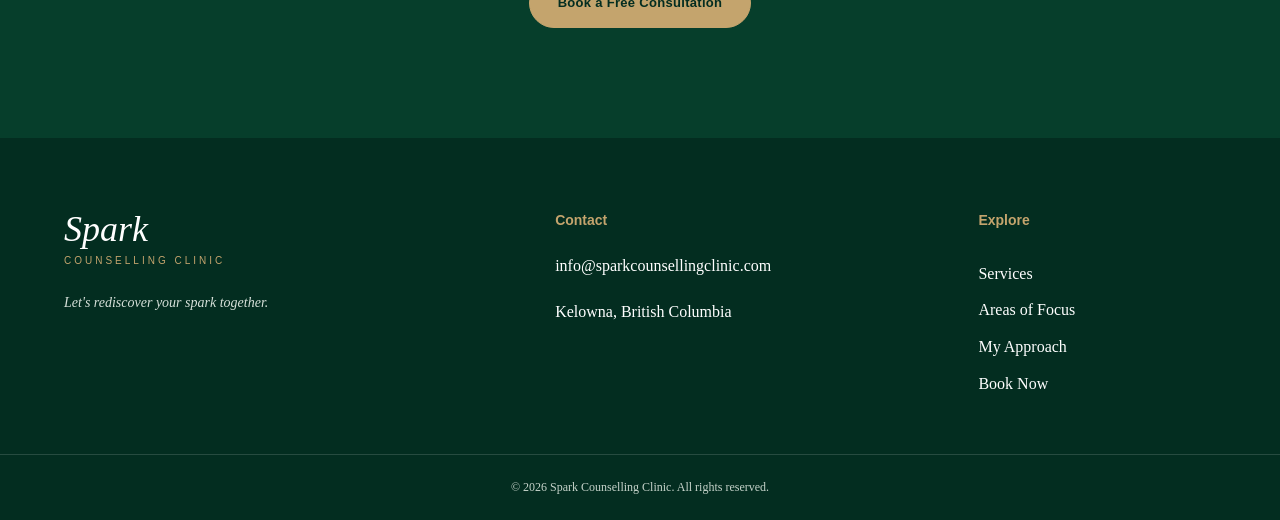
==== commit 49d60cfb: "Update approach.html" ====
--- a/approach.html
+++ b/approach.html
@@ -1,225 +1,599 @@
+
 <!DOCTYPE html>
-<html lang="en">
+<html lang="en-CA">
+
 <head>
   <meta charset="UTF-8">
-  <meta name="viewport" content="width=device-width, initial-scale=1.0">
-  <meta name="description" content="Learn about Sara Park's collaborative, person-centred and trauma-informed counselling approach at Spark Counselling Clinic.">
-  <title>My Approach | Spark Counselling Clinic</title>
+
+  <meta name="viewport"
+        content="width=device-width, initial-scale=1.0">
+
+  <!-- PRIMARY SEO -->
+  <title>Meet Sara Park | Kelowna Counsellor | Spark Counselling Clinic</title>
+
+  <meta name="description"
+        content="Meet Sara Park, a counsellor in Kelowna, BC. Learn about her compassionate, person-centred, trauma-informed approach to counselling at Spark Counselling Clinic.">
+
+  <meta name="robots" content="index, follow">
+
+  <meta name="author"
+        content="Spark Counselling Clinic">
+
+  <link rel="canonical"
+        href="https://www.sparkcounsellingclinic.com/approach.html">
+
+  <!-- SOCIAL SHARING -->
+  <meta property="og:type"
+        content="profile">
+
+  <meta property="og:site_name"
+        content="Spark Counselling Clinic">
+
+  <meta property="og:title"
+        content="Meet Sara Park | Spark Counselling Clinic">
+
+  <meta property="og:description"
+        content="Learn about Sara Park's compassionate, person-centred and trauma-informed approach to counselling in Kelowna, BC.">
+
+  <meta property="og:url"
+        content="https://www.sparkcounsellingclinic.com/approach.html">
+
+  <meta property="og:locale"
+        content="en_CA">
+
+  <!-- STRUCTURED DATA -->
+  <script type="application/ld+json">
+  {
+    "@context": "https://schema.org",
+    "@type": "ProfilePage",
+    "name": "Meet Sara Park | My Approach to Counselling",
+    "url": "https://www.sparkcounsellingclinic.com/approach.html",
+    "mainEntity": {
+      "@type": "Person",
+      "name": "Sara Park",
+      "jobTitle": "Counsellor",
+      "description": "Sara Park is the founder of Spark Counselling Clinic in Kelowna, British Columbia. Her counselling approach is person-centred, trauma-informed, collaborative, and integrative.",
+      "worksFor": {
+        "@type": "Organization",
+        "name": "Spark Counselling Clinic",
+        "url": "https://www.sparkcounsellingclinic.com/"
+      },
+      "sameAs": [
+        "https://www.psychologytoday.com/profile/1832823"
+      ]
+    }
+  }
+  </script>
+
+  <!-- EXISTING STYLES -->
   <link rel="stylesheet" href="styles.css">
+
 </head>
+
 <body>
 
-<header class="site-header">
-  <div class="container header-inner">
-    <a href="index.html" class="logo" aria-label="Spark Counselling Clinic home">
-      <img src="spark-logo.png" alt="Spark Counselling Clinic" class="site-logo">
-    </a>
-    <button class="menu-toggle" type="button" aria-label="Open navigation menu"
-      aria-expanded="false" aria-controls="main-navigation">
-      <span aria-hidden="true">☰</span>
-    </button>
-    <nav class="nav-links" id="main-navigation" aria-label="Main navigation">
-      <a href="services.html">Services</a>
-      <a href="areas.html">Areas of Focus</a>
-      <a href="approach.html" aria-current="page">My Approach</a>
-      <a href="book.html" class="nav-book">Book Now</a>
-    </nav>
-  </div>
-</header>
-
-<div class="announcement-banner">
-  <div class="container">
-    <span class="announcement-icon" aria-hidden="true">✧</span>
-    <strong>In-Person Counselling Coming Soon!</strong>
-    <span>Anticipated mid–late November 2026 in Kelowna, BC.</span>
-    <a href="services.html#appointment-formats">Learn More →</a>
-  </div>
-</div>
-
-<main>
-  <section class="page-hero">
+  <!-- HEADER -->
+  <header class="site-header">
+    <div class="container header-inner">
+
+      <a href="index.html"
+         class="logo"
+         aria-label="Spark Counselling Clinic home">
+
+        <img
+          src="spark-logo.png"
+          alt="Spark Counselling Clinic logo"
+          class="site-logo">
+
+      </a>
+
+      <button
+        class="menu-toggle"
+        type="button"
+        aria-label="Open navigation menu"
+        aria-expanded="false"
+        aria-controls="main-navigation">
+
+        <span aria-hidden="true">☰</span>
+
+      </button>
+
+      <nav
+        class="nav-links"
+        id="main-navigation"
+        aria-label="Main navigation">
+
+        <a href="services.html">Services</a>
+
+        <a href="areas.html">Areas of Focus</a>
+
+        <a href="approach.html"
+           aria-current="page">My Approach</a>
+
+        <a href="book.html"
+           class="nav-book">Book Now</a>
+
+      </nav>
+
+    </div>
+  </header>
+
+  <!-- IN-PERSON ANNOUNCEMENT -->
+  <div class="announcement-banner">
     <div class="container">
-      <p class="eyebrow">WORKING TOGETHER</p>
-      <h1>My Approach to Counselling</h1>
-      <p>
-        A compassionate, collaborative space where
-        your experiences are honoured, your voice matters,
-        and meaningful change happens at your own pace.
-      </p>
-    </div>
-  </section>
-
-  <section class="content-section">
-    <div class="container two-column">
-      <div class="section-copy">
-        <p class="eyebrow">MY PHILOSOPHY</p>
-        <h2>You are the expert on your own experience.</h2>
-        <p>
-          I believe counselling works best when
-          we approach it as a partnership.
-        </p>
-        <p>
-          You bring your experiences, values, and
-          understanding of yourself. I bring curiosity,
-          compassion, clinical knowledge, and a
-          commitment to creating a supportive space.
-        </p>
-        <p>
-          Rather than assuming I know what's best for you,
-          I want to understand what matters to you and
-          explore possible paths forward together.
-        </p>
-      </div>
-      <div class="arched-image">
-        <img src="https://images.unsplash.com/photo-1470252649378-9c29740c9fa8?auto=format&fit=crop&w=1200&q=85"
-             alt="Soft sunlight over a natural landscape" loading="lazy">
-      </div>
-    </div>
-  </section>
-
-  <section class="tinted-section">
-    <div class="container">
-      <div class="section-heading">
-        <p class="eyebrow">FOUNDATIONS OF MY PRACTICE</p>
-        <h2>What guides our work</h2>
-      </div>
-
-      <div class="focus-grid">
-        <article class="focus-card">
-          <span class="focus-number">01</span>
-          <h3>Person-Centred</h3>
-          <p>
-            Offering empathy, genuine connection,
-            and respect for your autonomy.
-          </p>
-        </article>
-
-        <article class="focus-card">
-          <span class="focus-number">02</span>
-          <h3>Trauma-Informed</h3>
-          <p>
-            Prioritizing emotional safety, choice,
-            collaboration, and respect for boundaries.
-          </p>
-        </article>
-
-        <article class="focus-card">
-          <span class="focus-number">03</span>
-          <h3>Collaborative</h3>
-          <p>
-            Working together to explore experiences,
-            identify goals, and find approaches that fit.
-          </p>
-        </article>
-
-        <article class="focus-card">
-          <span class="focus-number">04</span>
-          <h3>Culturally Humble</h3>
-          <p>
-            Respecting your identities, culture,
-            relationships, and lived experiences.
-          </p>
-        </article>
-
-        <article class="focus-card">
-          <span class="focus-number">05</span>
-          <h3>Strengths-Based</h3>
-          <p>
-            Making room for challenges while recognizing
-            your resilience, resources, and capacity for growth.
-          </p>
-        </article>
-
-        <article class="focus-card">
-          <span class="focus-number">06</span>
-          <h3>Flexible & Integrative</h3>
-          <p>
-            Tailoring counselling to your needs
-            rather than following a rigid formula.
-          </p>
-        </article>
-      </div>
-    </div>
-  </section>
-
-  <section class="content-section ivory-section">
-    <div class="container narrow-content center-text">
-      <p class="eyebrow">THERAPEUTIC APPROACHES</p>
-      <h2>Drawing from different perspectives.</h2>
-      <p>
-        Depending on your needs, I may integrate ideas
-        and strategies from cognitive behavioural therapy
-        (CBT), dialectical behaviour therapy (DBT),
-        solution-focused brief therapy, narrative therapy,
-        psychodynamic approaches, and motivational interviewing.
-      </p>
-      <p>
-        These approaches offer different ways to understand
-        emotions, relationships, patterns, and opportunities
-        for change. Your feedback is always welcome.
-      </p>
-    </div>
-  </section>
-
-  <section class="content-section">
-    <div class="container narrow-content center-text">
-      <span class="gold-spark" aria-hidden="true">✧</span>
-      <h2>What can you expect?</h2>
-      <p>
-        Our first sessions are an opportunity to get
-        to know each other and understand what brought
-        you to counselling.
-      </p>
-      <p>
-        You don't need to prepare the perfect explanation
-        or know exactly what your goals are.
-        We can explore those questions together.
-      </p>
-      <p>
-        I welcome questions and feedback about
-        what is or isn't working for you.
-      </p>
-    </div>
-  </section>
-
-  <section class="closing-section">
-    <div class="container closing-inner">
-      <span class="gold-spark" aria-hidden="true">✧</span>
-      <h2>Let's rediscover your spark together.</h2>
-      <p>If my approach resonates with you, I'd be happy to connect.</p>
-      <a href="https://sparkcounsellingclinic.janeapp.com/#/staff_member/1/treatment/1"
-         class="button gold-button" target="_blank" rel="noopener noreferrer">
-        Book a Free Consultation
+
+      <span class="announcement-icon"
+            aria-hidden="true">✧</span>
+
+      <strong>
+        In-Person Counselling Coming Soon!
+      </strong>
+
+      <span>
+        Anticipated mid–late November 2026
+        in Kelowna, BC.
+      </span>
+
+      <a href="services.html#appointment-formats">
+        Learn More →
       </a>
-    </div>
-  </section>
-</main>
-
-<footer class="site-footer">
-  <div class="container footer-inner">
-    <div class="footer-brand">
-      <h3>Spark</h3>
-      <p>COUNSELLING CLINIC</p>
-      <p>Let's rediscover your spark together.</p>
-    </div>
-    <div class="footer-contact">
-      <h4>Contact</h4>
-      <p><a href="mailto:info@sparkcounsellingclinic.com">info@sparkcounsellingclinic.com</a></p>
-      <p>Kelowna, British Columbia</p>
-    </div>
-    <div class="footer-links">
-      <h4>Explore</h4>
-      <a href="services.html">Services</a>
-      <a href="areas.html">Areas of Focus</a>
-      <a href="approach.html">My Approach</a>
-      <a href="book.html">Book Now</a>
+
     </div>
   </div>
-  <div class="footer-bottom">
-    <p>© 2026 Spark Counselling Clinic. All rights reserved.</p>
-  </div>
-</footer>
-
-<script src="script.js"></script>
+
+  <main>
+
+    <!-- PAGE HERO -->
+    <section class="page-hero">
+      <div class="container">
+
+        <p class="eyebrow">
+          WORKING TOGETHER
+        </p>
+
+        <h1>
+          My Approach to Counselling
+        </h1>
+
+        <p>
+          I'm Sara Park, the counsellor behind
+          Spark Counselling Clinic in Kelowna, BC.
+
+          My approach is grounded in compassion,
+          collaboration, and the belief that
+          meaningful change happens when you feel
+          genuinely seen, heard, and understood.
+        </p>
+
+        <p>
+          Counselling offers a space where your
+          experiences are honoured, your voice
+          matters, and you can explore meaningful
+          change at your own pace.
+        </p>
+
+      </div>
+    </section>
+
+    <!-- MY PHILOSOPHY -->
+    <section class="content-section">
+      <div class="container two-column">
+
+        <div class="section-copy">
+
+          <p class="eyebrow">
+            MY PHILOSOPHY
+          </p>
+
+          <h2>
+            You are the expert on your own experience.
+          </h2>
+
+          <p>
+            I believe counselling works best
+            when we approach it as a partnership.
+          </p>
+
+          <p>
+            You bring your experiences, values,
+            and understanding of yourself.
+            I bring curiosity, compassion,
+            clinical knowledge, and a commitment
+            to creating a supportive space.
+          </p>
+
+          <p>
+            Rather than assuming I know what's
+            best for you, I want to understand
+            what matters to you and explore
+            possible paths forward together.
+          </p>
+
+          <p>
+            My goal is to create a counselling
+            relationship built on trust,
+            openness, collaboration, and
+            respect for your autonomy.
+          </p>
+
+          <p>
+            Whether you're seeking support
+            with anxiety, depression,
+            relationships, life transitions,
+            or personal growth, our work
+            together is guided by your
+            unique needs and goals.
+          </p>
+
+        </div>
+
+        <div class="arched-image">
+
+          <img
+            src="https://images.unsplash.com/photo-1470252649378-9c29740c9fa8?auto=format&fit=crop&w=1200&q=85"
+            alt="Soft sunlight over a peaceful natural landscape"
+            loading="lazy">
+
+        </div>
+
+      </div>
+    </section>
+
+    <!-- FOUNDATIONS -->
+    <section class="tinted-section">
+      <div class="container">
+
+        <div class="section-heading">
+
+          <p class="eyebrow">
+            FOUNDATIONS OF MY PRACTICE
+          </p>
+
+          <h2>What guides our work</h2>
+
+          <p>
+            My counselling approach is grounded
+            in several guiding principles
+            that shape how we work together.
+          </p>
+
+        </div>
+
+        <div class="focus-grid">
+
+          <!-- PERSON-CENTRED -->
+          <article class="focus-card">
+
+            <span class="focus-number">01</span>
+
+            <h3>Person-Centred</h3>
+
+            <p>
+              Offering empathy, genuine connection,
+              and respect for your autonomy.
+              Your experiences, perspectives,
+              and goals remain central
+              to our work together.
+            </p>
+
+          </article>
+
+          <!-- TRAUMA-INFORMED -->
+          <article class="focus-card">
+
+            <span class="focus-number">02</span>
+
+            <h3>Trauma-Informed</h3>
+
+            <p>
+              Prioritizing emotional safety,
+              choice, collaboration, and
+              respect for boundaries.
+              We move at a pace that feels
+              appropriate for you.
+            </p>
+
+          </article>
+
+          <!-- COLLABORATIVE -->
+          <article class="focus-card">
+
+            <span class="focus-number">03</span>
+
+            <h3>Collaborative</h3>
+
+            <p>
+              Working together to explore
+              experiences, identify goals,
+              and find approaches that fit.
+              Your feedback and preferences
+              are an important part of
+              the counselling process.
+            </p>
+
+          </article>
+
+          <!-- CULTURAL HUMILITY -->
+          <article class="focus-card">
+
+            <span class="focus-number">04</span>
+
+            <h3>Culturally Humble</h3>
+
+            <p>
+              Respecting your identities,
+              culture, relationships,
+              values, and lived experiences.
+              I strive to remain curious,
+              reflective, and open to
+              perspectives different
+              from my own.
+            </p>
+
+          </article>
+
+          <!-- STRENGTHS-BASED -->
+          <article class="focus-card">
+
+            <span class="focus-number">05</span>
+
+            <h3>Strengths-Based</h3>
+
+            <p>
+              Making room for challenges
+              while recognizing your
+              resilience, resources,
+              and capacity for growth.
+              Counselling can help you
+              reconnect with strengths
+              you may have lost sight of.
+            </p>
+
+          </article>
+
+          <!-- INTEGRATIVE -->
+          <article class="focus-card">
+
+            <span class="focus-number">06</span>
+
+            <h3>Flexible & Integrative</h3>
+
+            <p>
+              Tailoring counselling to
+              your needs rather than
+              following a rigid formula.
+              Different approaches may
+              be incorporated depending
+              on your experiences,
+              goals, and preferences.
+            </p>
+
+          </article>
+
+        </div>
+
+      </div>
+    </section>
+
+    <!-- THERAPEUTIC APPROACHES -->
+    <section class="content-section ivory-section">
+      <div class="container narrow-content center-text">
+
+        <p class="eyebrow">
+          THERAPEUTIC APPROACHES
+        </p>
+
+        <h2>
+          Drawing from different perspectives.
+        </h2>
+
+        <p>
+          My counselling approach is integrative,
+          meaning I draw from different therapeutic
+          perspectives to support each person's
+          individual needs and goals.
+        </p>
+
+        <p>
+          Depending on your experiences and
+          preferences, I may incorporate
+          ideas and strategies from
+          Cognitive Behavioural Therapy (CBT),
+          Dialectical Behaviour Therapy (DBT),
+          Solution-Focused Brief Therapy (SFBT),
+          narrative therapy,
+          psychodynamic approaches,
+          and Motivational Interviewing (MI).
+        </p>
+
+        <p>
+          These approaches offer different
+          ways to understand emotions,
+          relationships, behavioural patterns,
+          personal experiences, and
+          opportunities for change.
+        </p>
+
+        <p>
+          Some sessions may focus on developing
+          practical coping strategies, while
+          others may involve exploring emotions,
+          past experiences, relationships,
+          or patterns that influence
+          your present life.
+        </p>
+
+        <p>
+          There is no single approach that
+          works for everyone. We'll regularly
+          check in about what feels helpful,
+          and your feedback is always welcome.
+        </p>
+
+        <a href="areas.html"
+           class="button outline">
+          Explore Areas of Focus
+        </a>
+
+      </div>
+    </section>
+
+    <!-- WHAT TO EXPECT -->
+    <section class="content-section">
+      <div class="container narrow-content center-text">
+
+        <span class="gold-spark"
+              aria-hidden="true">✧</span>
+
+        <p class="eyebrow">
+          BEGINNING COUNSELLING
+        </p>
+
+        <h2>What can you expect?</h2>
+
+        <p>
+          Starting counselling can feel
+          unfamiliar, especially if it's
+          your first time reaching out
+          for support.
+        </p>
+
+        <p>
+          Our first sessions are an
+          opportunity to get to know
+          each other, understand what
+          brought you to counselling,
+          and begin exploring what
+          you'd like to work toward.
+        </p>
+
+        <p>
+          You don't need to prepare
+          the perfect explanation or
+          know exactly what your goals
+          are. We can explore those
+          questions together.
+        </p>
+
+        <p>
+          I welcome questions and
+          feedback about what is
+          or isn't working for you.
+          Counselling is a collaborative
+          process, and your voice
+          matters throughout.
+        </p>
+
+        <p>
+          If you're considering
+          counselling in Kelowna,
+          you're welcome to begin
+          with a complimentary
+          15-minute phone consultation
+          to ask questions and explore
+          whether working together
+          feels like a good fit.
+        </p>
+
+        <a href="services.html"
+           class="button outline">
+          Explore Counselling Services
+        </a>
+
+      </div>
+    </section>
+
+    <!-- CLOSING SECTION -->
+    <section class="closing-section">
+      <div class="container closing-inner">
+
+        <span class="gold-spark"
+              aria-hidden="true">✧</span>
+
+        <h2>
+          Let's rediscover your spark together.
+        </h2>
+
+        <p>
+          If my approach resonates with you,
+          I'd be happy to connect.
+          You don't need to have everything
+          figured out before taking
+          the first step.
+        </p>
+
+        <a
+          href="https://sparkcounsellingclinic.janeapp.com/#/staff_member/1/treatment/1"
+          class="button gold-button"
+          target="_blank"
+          rel="noopener noreferrer">
+
+          Book a Free Consultation
+        </a>
+
+      </div>
+    </section>
+
+  </main>
+
+  <!-- FOOTER -->
+  <footer class="site-footer">
+    <div class="container footer-inner">
+
+      <div class="footer-brand">
+
+        <h3>Spark</h3>
+
+        <p>COUNSELLING CLINIC</p>
+
+        <p>
+          Let's rediscover your spark together.
+        </p>
+
+      </div>
+
+      <div class="footer-contact">
+
+        <h4>Contact</h4>
+
+        <p>
+          <a href="mailto:info@sparkcounsellingclinic.com">
+            info@sparkcounsellingclinic.com
+          </a>
+        </p>
+
+        <p>Kelowna, British Columbia</p>
+
+      </div>
+
+      <div class="footer-links">
+
+        <h4>Explore</h4>
+
+        <a href="services.html">Services</a>
+
+        <a href="areas.html">Areas of Focus</a>
+
+        <a href="approach.html">My Approach</a>
+
+        <a href="book.html">Book Now</a>
+
+      </div>
+
+    </div>
+
+    <div class="footer-bottom">
+
+      <p>
+        © 2026 Spark Counselling Clinic.
+        All rights reserved.
+      </p>
+
+    </div>
+  </footer>
+
+  <!-- EXISTING JAVASCRIPT -->
+  <script src="script.js"></script>
+
 </body>
 </html>
--- a/styles.css
+++ b/styles.css
@@ -1,74 +1,572 @@
+
 /* =========================================
    SPARK COUNSELLING CLINIC
-   UPDATED SERVICES PAGE STYLING
+   COMPLETE WEBSITE STYLES
    ========================================= */
 
-/* EXPANDED SERVICES GRID */
-
-.service-grid.expanded {
+:root {
+  --forest: #063E2B;
+  --forest-dark: #032D20;
+  --sage: #829789;
+  --sage-light: #E9EEE8;
+  --ivory: #F8F5EF;
+  --gold: #C4A46D;
+  --white: #FFFFFF;
+  --text: #35443D;
+}
+
+/* GLOBAL */
+
+* {
+  box-sizing: border-box;
+}
+
+html {
+  scroll-behavior: smooth;
+  scroll-padding-top: 115px;
+}
+
+body {
+  margin: 0;
+  background: var(--ivory);
+  color: var(--text);
+  font-family: Georgia, "Times New Roman", serif;
+  line-height: 1.8;
+}
+
+.container {
+  width: min(1160px, 90%);
+  margin: 0 auto;
+}
+
+h1, h2, h3, h4, p {
+  margin-top: 0;
+}
+
+h1, h2, h3 {
+  line-height: 1.22;
+  font-weight: normal;
+}
+
+h2 {
+  color: var(--forest);
+  font-size: clamp(2rem, 4vw, 3.2rem);
+  margin-bottom: 25px;
+}
+
+h3 {
+  color: var(--forest);
+  font-size: 24px;
+}
+
+p {
+  margin-bottom: 18px;
+}
+
+a {
+  color: inherit;
+}
+
+img {
+  display: block;
+  max-width: 100%;
+}
+
+:focus-visible {
+  outline: 3px solid var(--gold);
+  outline-offset: 4px;
+}
+
+/* HEADER */
+
+.site-header {
+  background: var(--forest);
+  position: sticky;
+  top: 0;
+  z-index: 100;
+  box-shadow: 0 3px 15px rgba(0,0,0,.1);
+}
+
+.header-inner {
+  min-height: 105px;
+  display: flex;
+  justify-content: space-between;
+  align-items: center;
+  gap: 30px;
+}
+
+.logo {
+  display: flex;
+  align-items: center;
+  flex-shrink: 0;
+  text-decoration: none;
+}
+
+.site-logo {
+  width: 230px;
+  height: auto;
+  object-fit: contain;
+}
+
+/* NAVIGATION */
+
+.nav-links {
+  display: flex;
+  align-items: center;
+  gap: 30px;
+}
+
+.nav-links a {
+  color: var(--white);
+  font-family: Georgia, "Times New Roman", serif;
+  font-size: 14px;
+  letter-spacing: .3px;
+  text-decoration: none;
+  transition: color .2s ease;
+}
+
+.nav-links a:hover,
+.nav-links a[aria-current="page"]:not(.nav-book) {
+  color: var(--gold);
+}
+
+.nav-links .nav-book {
+  color: var(--white);
+  border: 1px solid var(--gold);
+  border-radius: 30px;
+  padding: 10px 23px;
+  transition: background .2s, color .2s;
+}
+
+.nav-links .nav-book:hover {
+  background: var(--gold);
+  color: var(--forest-dark);
+}
+
+.menu-toggle {
+  display: none;
+}
+
+/* IN-PERSON ANNOUNCEMENT */
+
+.announcement-banner {
+  background: var(--sage-light);
+  border-bottom: 1px solid var(--gold);
+  padding: 13px 0;
+  text-align: center;
+}
+
+.announcement-banner .container {
+  display: flex;
+  justify-content: center;
+  align-items: center;
+  flex-wrap: wrap;
+  gap: 6px 12px;
+}
+
+.announcement-icon {
+  color: #A68245;
+  font-size: 24px;
+  line-height: 1;
+}
+
+.announcement-banner strong {
+  color: var(--forest);
+  font-family: Arial, sans-serif;
+  font-size: 13px;
+}
+
+.announcement-banner span:not(.announcement-icon) {
+  color: var(--text);
+  font-family: Arial, sans-serif;
+  font-size: 13px;
+}
+
+.announcement-banner a {
+  color: var(--forest);
+  font-family: Arial, sans-serif;
+  font-size: 12px;
+  font-weight: 600;
+  text-decoration: underline;
+  text-underline-offset: 3px;
+}
+
+/* BUTTONS */
+
+.button {
+  display: inline-block;
+  padding: 14px 28px;
+  border-radius: 30px;
+  text-align: center;
+  text-decoration: none;
+  font-family: Arial, Helvetica, sans-serif;
+  font-size: 13px;
+  font-weight: 600;
+  letter-spacing: .3px;
+  line-height: 1.5;
+  transition: background .2s, color .2s, transform .2s;
+}
+
+.button:hover {
+  transform: translateY(-2px);
+}
+
+.button.primary {
+  background: var(--forest);
+  color: var(--white);
+  border: 1px solid var(--forest);
+}
+
+.button.primary:hover {
+  background: var(--forest-dark);
+}
+
+.button.outline {
+  background: transparent;
+  color: var(--forest);
+  border: 1px solid var(--forest);
+}
+
+.button.outline:hover {
+  background: var(--forest);
+  color: var(--white);
+}
+
+.button.gold-button {
+  background: var(--gold);
+  color: var(--forest-dark);
+  border: 1px solid var(--gold);
+}
+
+.button.gold-button:hover {
+  background: #D8B87E;
+}
+
+.button-group {
+  display: flex;
+  flex-wrap: wrap;
+  gap: 14px;
+  margin-top: 30px;
+}
+
+/* DECORATIVE ELEMENTS */
+
+.eyebrow {
+  color: #A68245;
+  font-family: Arial, Helvetica, sans-serif;
+  font-size: 12px;
+  font-weight: 600;
+  letter-spacing: 2.5px;
+  text-transform: uppercase;
+  margin-bottom: 22px;
+}
+
+.gold-spark {
+  color: var(--gold);
+  font-size: 54px;
+  line-height: 1;
+  display: inline-block;
+  margin-bottom: 25px;
+}
+
+.text-link {
+  display: inline-block;
+  color: var(--forest);
+  font-family: Arial, sans-serif;
+  font-size: 13px;
+  font-weight: 600;
+  text-decoration: none;
+  margin-top: 14px;
+}
+
+.text-link:hover {
+  color: #987642;
+  text-decoration: underline;
+}
+
+/* HOMEPAGE HERO */
+
+.hero-section {
+  min-height: 625px;
+  display: flex;
+  align-items: center;
+  background:
+    linear-gradient(
+      90deg,
+      rgba(248,245,239,.97) 0%,
+      rgba(248,245,239,.90) 42%,
+      rgba(248,245,239,.20) 75%
+    ),
+    url("https://images.unsplash.com/photo-1616486338812-3dadae4b4ace?auto=format&fit=crop&w=2000&q=85")
+    center / cover no-repeat;
+}
+
+.hero-content {
+  padding: 110px 0;
+}
+
+.hero-section h1 {
+  max-width: 720px;
+  color: var(--forest);
+  font-size: clamp(3rem, 5.7vw, 5rem);
+  margin-bottom: 27px;
+}
+
+.hero-description {
+  max-width: 590px;
+  font-size: 18px;
+  line-height: 1.9;
+}
+
+/* INTERIOR PAGE HERO */
+
+.page-hero {
+  background: var(--ivory);
+  padding: 110px 0 100px;
+  text-align: center;
+  position: relative;
+  overflow: hidden;
+}
+
+.page-hero::before,
+.page-hero::after {
+  content: "";
+  position: absolute;
+  width: 180px;
+  height: 180px;
+  border: 1px solid rgba(196,164,109,.4);
+  border-radius: 50%;
+  pointer-events: none;
+}
+
+.page-hero::before {
+  top: -95px;
+  left: -75px;
+}
+
+.page-hero::after {
+  bottom: -105px;
+  right: -70px;
+}
+
+.page-hero .container {
+  position: relative;
+  z-index: 1;
+  max-width: 830px;
+}
+
+.page-hero h1 {
+  color: var(--forest);
+  font-size: clamp(3rem, 6vw, 4.6rem);
+  margin-bottom: 25px;
+}
+
+.page-hero p:not(.eyebrow) {
+  font-size: 18px;
+  line-height: 1.9;
+  max-width: 680px;
+  margin-left: auto;
+  margin-right: auto;
+}
+
+/* SHARED CONTENT SECTIONS */
+
+.content-section {
+  background: var(--white);
+  padding: 105px 0;
+}
+
+.ivory-section {
+  background: var(--ivory);
+}
+
+.tinted-section {
+  background: var(--sage-light);
+  padding: 105px 0;
+}
+
+.narrow-content {
+  max-width: 760px;
+}
+
+.center-text {
+  text-align: center;
+}
+
+.narrow-content p:not(.eyebrow) {
+  font-size: 17px;
+  line-height: 1.95;
+}
+
+.section-heading {
+  max-width: 740px;
+  margin: 0 auto 55px;
+  text-align: center;
+}
+
+.section-heading p:not(.eyebrow) {
+  font-size: 17px;
+}
+
+/* TWO COLUMN LAYOUT */
+
+.two-column {
   display: grid;
-  grid-template-columns: repeat(2, minmax(0, 1fr));
+  grid-template-columns: 1fr 1fr;
+  align-items: center;
+  gap: 80px;
+}
+
+.section-copy p:not(.eyebrow) {
+  font-size: 16px;
+  line-height: 1.9;
+}
+
+.section-copy .button {
+  margin-top: 20px;
+}
+
+.arched-image img {
+  width: 100%;
+  height: 480px;
+  object-fit: cover;
+  border-radius: 200px 200px 12px 12px;
+}
+
+/* =========================================
+   MEET SARA - BIOGRAPHY PHOTO
+   ========================================= */
+
+.meet-photo {
+  position: relative;
+  width: 100%;
+  max-width: 460px;
+  margin: 0 auto;
+}
+
+/* MAIN PHOTO */
+
+.meet-photo img {
+  display: block;
+  position: relative;
+  z-index: 1;
+
+  width: 100%;
+  height: 530px;
+
+  object-fit: cover;
+  object-position: center 25%;
+
+  border-radius: 220px 220px 12px 12px;
+
+  box-shadow: 0 12px 35px rgba(6,62,43,.10);
+}
+
+/* OFFSET GOLD BORDER */
+
+.meet-photo::before {
+  content: "";
+  position: absolute;
+
+  top: 12px;
+  left: 12px;
+  right: -12px;
+  bottom: -12px;
+
+  border: 1px solid var(--gold);
+  border-radius: 220px 220px 12px 12px;
+
+  pointer-events: none;
+}
+
+/* HOMEPAGE EXPLORE CARDS */
+
+.card-grid {
+  display: grid;
+  grid-template-columns: repeat(4, minmax(0,1fr));
+  gap: 24px;
+}
+
+.card {
+  background: var(--ivory);
+  border-radius: 14px;
+  overflow: hidden;
+  box-shadow: 0 5px 22px rgba(10,40,25,.06);
+  transition: transform .25s, box-shadow .25s;
+}
+
+.card:hover {
+  transform: translateY(-5px);
+  box-shadow: 0 8px 26px rgba(10,40,25,.11);
+}
+
+.card img {
+  width: 100%;
+  height: 190px;
+  object-fit: cover;
+}
+
+.card-content {
+  padding: 25px;
+}
+
+.card-content h3 {
+  font-size: 23px;
+  margin-bottom: 16px;
+}
+
+.card-content p {
+  font-size: 14px;
+}
+
+/* SERVICE CARDS */
+
+.service-grid {
+  display: grid;
+  grid-template-columns: repeat(2, minmax(0,1fr));
+  max-width: 1100px;
   gap: 28px;
-  max-width: 1100px;
   margin: 0 auto;
 }
 
-/* INDIVIDUAL SERVICE CARDS */
-
-.service-grid.expanded .service-card {
+.service-card {
   background: var(--white);
   border: 1px solid #D9E1D8;
   border-radius: 16px;
   padding: 40px;
-
   display: flex;
   flex-direction: column;
   align-items: flex-start;
-
-  box-shadow: 0 5px 20px rgba(10, 40, 25, .04);
-
-  transition:
-    transform .25s ease,
-    box-shadow .25s ease;
-}
-
-/* HOVER EFFECT */
-
-.service-grid.expanded .service-card:hover {
+  box-shadow: 0 5px 20px rgba(10,40,25,.04);
+  transition: transform .25s, box-shadow .25s;
+}
+
+.service-card:hover {
   transform: translateY(-4px);
-  box-shadow: 0 9px 26px rgba(10, 40, 25, .09);
-}
-
-/* SERVICE HEADINGS */
-
-.service-grid.expanded .service-card h3 {
+  box-shadow: 0 9px 26px rgba(10,40,25,.09);
+}
+
+.service-card h3 {
   color: var(--forest);
   font-size: 28px;
-  line-height: 1.25;
   margin-bottom: 18px;
 }
 
-/* SERVICE PRICES */
-
-.service-grid.expanded .service-price {
-  color: var(--forest);
-  font-family: Arial, Helvetica, sans-serif;
+.service-price {
+  color: var(--forest);
+  font-family: Arial, sans-serif;
   font-size: 16px;
   font-weight: 600;
   margin-bottom: 25px;
 }
 
-/* DESCRIPTION */
-
-.service-grid.expanded .service-card p:not(.eyebrow) {
+.service-card p:not(.eyebrow) {
   line-height: 1.85;
 }
-
-/* APPOINTMENT FORMAT LABEL */
 
 .service-format {
   color: #527166;
-  font-family: Arial, Helvetica, sans-serif;
+  font-family: Arial, sans-serif;
   font-size: 13px;
   font-weight: 600;
   letter-spacing: .3px;
@@ -76,42 +574,23 @@
   margin-bottom: 25px;
 }
 
-/* BOOKING BUTTONS */
-
-.service-grid.expanded .service-card .button {
+.service-card .button {
   margin-top: 0;
-  text-align: center;
-}
-
-.service-grid.expanded .service-card .button.primary {
-  background: var(--forest);
-  color: var(--white);
-  border: 1px solid var(--forest);
-}
-
-.service-grid.expanded .service-card .button.primary:hover {
-  background: var(--forest-dark);
-}
-
-/* FEATURED CONSULTATION */
-
-.service-grid.expanded .service-card.featured {
-  border: 1px solid var(--gold);
-  box-shadow: 0 8px 25px rgba(10, 40, 25, .07);
-}
-
-/* COMING SOON CARD */
-
-.service-grid.expanded .service-card.coming-soon {
+}
+
+.service-card.featured {
+  border-color: var(--gold);
+  box-shadow: 0 8px 25px rgba(10,40,25,.07);
+}
+
+.service-card.coming-soon {
   background: #F3F4EE;
-  border: 1px solid #CFD8CC;
-}
-
-.service-grid.expanded .coming-soon .service-price {
-  color: #7A886F;
-}
-
-/* UNAVAILABLE BUTTON */
+  border-color: #CFD8CC;
+}
+
+.service-card.coming-soon:hover {
+  transform: none;
+}
 
 .unavailable-button {
   display: inline-block;
@@ -120,23 +599,12 @@
   border: 1px solid #CBD5C9;
   border-radius: 30px;
   padding: 14px 28px;
-
-  font-family: Arial, Helvetica, sans-serif;
+  font-family: Arial, sans-serif;
   font-size: 13px;
   font-weight: 600;
-
   cursor: default;
   pointer-events: none;
 }
-
-/* DISABLE HOVER MOVEMENT FOR COMING SOON */
-
-.service-grid.expanded .service-card.coming-soon:hover {
-  transform: none;
-  box-shadow: 0 5px 20px rgba(10, 40, 25, .04);
-}
-
-/* AVAILABILITY NOTE */
 
 .booking-note {
   max-width: 780px;
@@ -147,64 +615,359 @@
   line-height: 1.9;
 }
 
+/* AREAS OF FOCUS */
+
+.focus-grid {
+  display: grid;
+  grid-template-columns: repeat(3, minmax(0,1fr));
+  gap: 26px;
+}
+
+.focus-card {
+  background: var(--white);
+  padding: 37px;
+  border-radius: 12px;
+  border-top: 3px solid var(--gold);
+  box-shadow: 0 4px 15px rgba(10,40,25,.04);
+}
+
+.focus-card h3 {
+  font-size: 23px;
+  margin-bottom: 17px;
+}
+
+.focus-card p {
+  font-size: 15px;
+  line-height: 1.85;
+}
+
+.focus-number {
+  display: block;
+  color: #A68245;
+  font-family: Arial, sans-serif;
+  font-size: 13px;
+  letter-spacing: 2px;
+  margin-bottom: 22px;
+}
+
+/* CLOSING SECTION */
+
+.closing-section {
+  background: var(--forest);
+  padding: 110px 0;
+  color: var(--white);
+  text-align: center;
+}
+
+.closing-inner {
+  max-width: 750px;
+}
+
+.closing-section h2 {
+  color: var(--white);
+  margin-bottom: 25px;
+}
+
+.closing-section p {
+  font-size: 17px;
+  line-height: 1.9;
+}
+
+.closing-section .button {
+  margin-top: 22px;
+}
+
+/* FOOTER */
+
+.site-footer {
+  background: var(--forest-dark);
+  color: var(--white);
+  padding-top: 70px;
+}
+
+.footer-inner {
+  display: grid;
+  grid-template-columns: 1.3fr 1.1fr .7fr;
+  gap: 50px;
+  padding-bottom: 55px;
+}
+
+.footer-brand h3 {
+  color: var(--white);
+  font-size: 36px;
+  font-style: italic;
+  margin-bottom: 0;
+}
+
+.footer-brand > p:first-of-type {
+  color: var(--gold);
+  font-family: Arial, sans-serif;
+  font-size: 10px;
+  letter-spacing: 3px;
+  margin-bottom: 20px;
+}
+
+.footer-brand p:last-child {
+  color: #D6E0D9;
+  font-size: 14px;
+  font-style: italic;
+}
+
+.site-footer h4 {
+  color: var(--gold);
+  font-family: Arial, sans-serif;
+  font-size: 14px;
+  font-weight: 600;
+}
+
+.site-footer a {
+  color: var(--white);
+  text-decoration: none;
+  overflow-wrap: anywhere;
+}
+
+.site-footer a:hover {
+  color: var(--gold);
+}
+
+.footer-links {
+  display: flex;
+  flex-direction: column;
+  align-items: flex-start;
+  gap: 8px;
+}
+
+.footer-bottom {
+  border-top: 1px solid rgba(255,255,255,.14);
+  padding: 22px 0;
+  text-align: center;
+}
+
+.footer-bottom p {
+  color: #C6D3CA;
+  font-size: 12px;
+  margin: 0;
+}
+
 /* =========================================
-   TABLET RESPONSIVENESS
+   TABLET
    ========================================= */
 
-@media (max-width: 900px) {
-  .service-grid.expanded {
-    grid-template-columns: repeat(2, minmax(0, 1fr));
-    gap: 20px;
-  }
-
-  .service-grid.expanded .service-card {
-    padding: 28px;
-  }
-
-  .service-grid.expanded .service-card h3 {
-    font-size: 24px;
+@media (max-width: 950px) {
+
+  .site-logo {
+    width: 190px;
+  }
+
+  .menu-toggle {
+    display: block;
+    background: transparent;
+    color: var(--white);
+    border: 0;
+    font-size: 28px;
+    cursor: pointer;
+    padding: 8px;
+  }
+
+  .nav-links {
+    display: none;
+    position: absolute;
+    top: 100%;
+    left: 0;
+    right: 0;
+    padding: 25px 5% 32px;
+    background: var(--forest);
+    box-shadow: 0 8px 18px rgba(0,0,0,.12);
+    flex-direction: column;
+    align-items: stretch;
+    gap: 17px;
+  }
+
+  .nav-links.active {
+    display: flex;
+  }
+
+  .nav-links a {
+    padding: 7px 0;
+  }
+
+  .nav-links .nav-book {
+    text-align: center;
+    padding: 12px 20px;
+  }
+
+  .two-column {
+    grid-template-columns: 1fr;
+    gap: 50px;
+  }
+
+  .meet-photo {
+    max-width: 400px;
+  }
+
+  .meet-photo img {
+    height: 480px;
+  }
+
+  .card-grid,
+  .focus-grid {
+    grid-template-columns: repeat(2, minmax(0,1fr));
+  }
+
+  .footer-inner {
+    grid-template-columns: repeat(2, minmax(0,1fr));
+  }
+
+  .arched-image img {
+    height: 390px;
   }
 }
 
 /* =========================================
-   MOBILE RESPONSIVENESS
+   MOBILE
    ========================================= */
 
 @media (max-width: 650px) {
-  .service-grid.expanded {
+
+  html {
+    scroll-padding-top: 90px;
+  }
+
+  .header-inner {
+    min-height: 80px;
+  }
+
+  .site-logo {
+    width: 160px;
+  }
+
+  .announcement-banner {
+    padding: 12px 0;
+  }
+
+  .announcement-banner .container {
+    flex-direction: column;
+    gap: 3px;
+  }
+
+  .announcement-banner strong,
+  .announcement-banner span:not(.announcement-icon) {
+    font-size: 12px;
+  }
+
+  .hero-section {
+    min-height: 560px;
+    background:
+      linear-gradient(
+        90deg,
+        rgba(248,245,239,.96),
+        rgba(248,245,239,.78)
+      ),
+      url("https://images.unsplash.com/photo-1616486338812-3dadae4b4ace?auto=format&fit=crop&w=1000&q=80")
+      center / cover no-repeat;
+  }
+
+  .hero-content {
+    padding: 80px 0;
+  }
+
+  .hero-section h1 {
+    font-size: clamp(2.6rem, 11vw, 3.5rem);
+  }
+
+  .hero-description {
+    font-size: 16px;
+  }
+
+  .page-hero {
+    padding: 75px 0;
+  }
+
+  .page-hero h1 {
+    font-size: 43px;
+  }
+
+  .content-section,
+  .tinted-section,
+  .closing-section {
+    padding: 70px 0;
+  }
+
+  .arched-image img {
+    height: 330px;
+    border-radius: 140px 140px 12px 12px;
+  }
+
+  /* BIO PHOTO MOBILE */
+
+  .meet-photo {
+    max-width: 320px;
+    margin-bottom: 15px;
+  }
+
+  .meet-photo img {
+    height: 390px;
+    border-radius: 160px 160px 12px 12px;
+  }
+
+  .meet-photo::before {
+    top: 9px;
+    left: 9px;
+    right: -9px;
+    bottom: -9px;
+    border-radius: 160px 160px 12px 12px;
+  }
+
+  .card-grid,
+  .service-grid,
+  .focus-grid,
+  .footer-inner {
     grid-template-columns: 1fr;
-    gap: 24px;
-  }
-
-  .service-grid.expanded .service-card {
+  }
+
+  .service-card,
+  .focus-card {
     padding: 30px;
   }
 
-  .service-grid.expanded .service-card h3 {
-    font-size: 25px;
-  }
-
-  .service-grid.expanded .service-card .button,
-  .service-grid.expanded .unavailable-button {
+  .service-card .button,
+  .unavailable-button {
     width: 100%;
     font-size: 12px;
     padding: 14px 18px;
   }
 
+  .card img {
+    height: 220px;
+  }
+
+  .footer-inner {
+    gap: 30px;
+  }
+
   .booking-note {
     font-size: 13px;
-    margin-top: 30px;
-  }
-}
-
-/* ACCESSIBILITY */
+  }
+}
+
+/* REDUCED MOTION */
 
 @media (prefers-reduced-motion: reduce) {
-  .service-grid.expanded .service-card {
+
+  html {
+    scroll-behavior: auto;
+  }
+
+  .button,
+  .card,
+  .service-card,
+  .nav-links a {
     transition: none;
   }
 
-  .service-grid.expanded .service-card:hover {
+  .button:hover,
+  .card:hover,
+  .service-card:hover {
     transform: none;
   }
 }
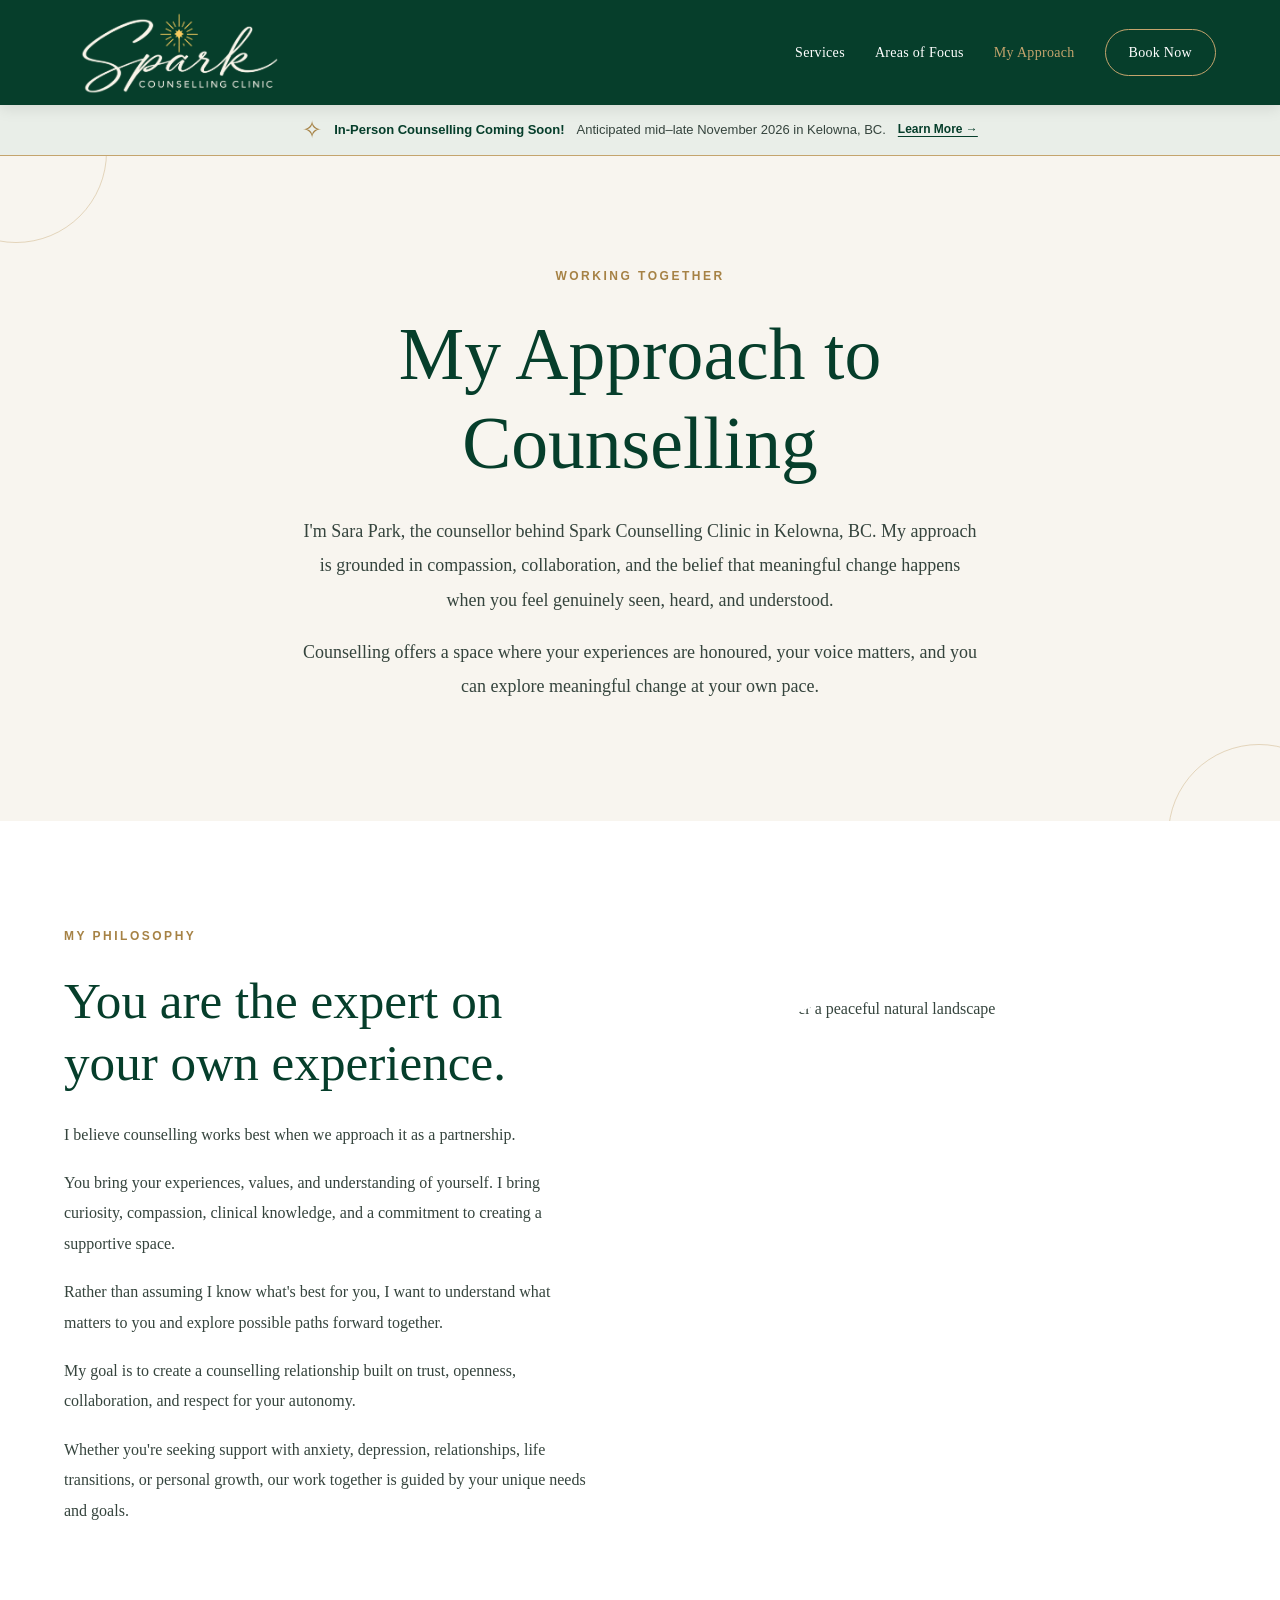
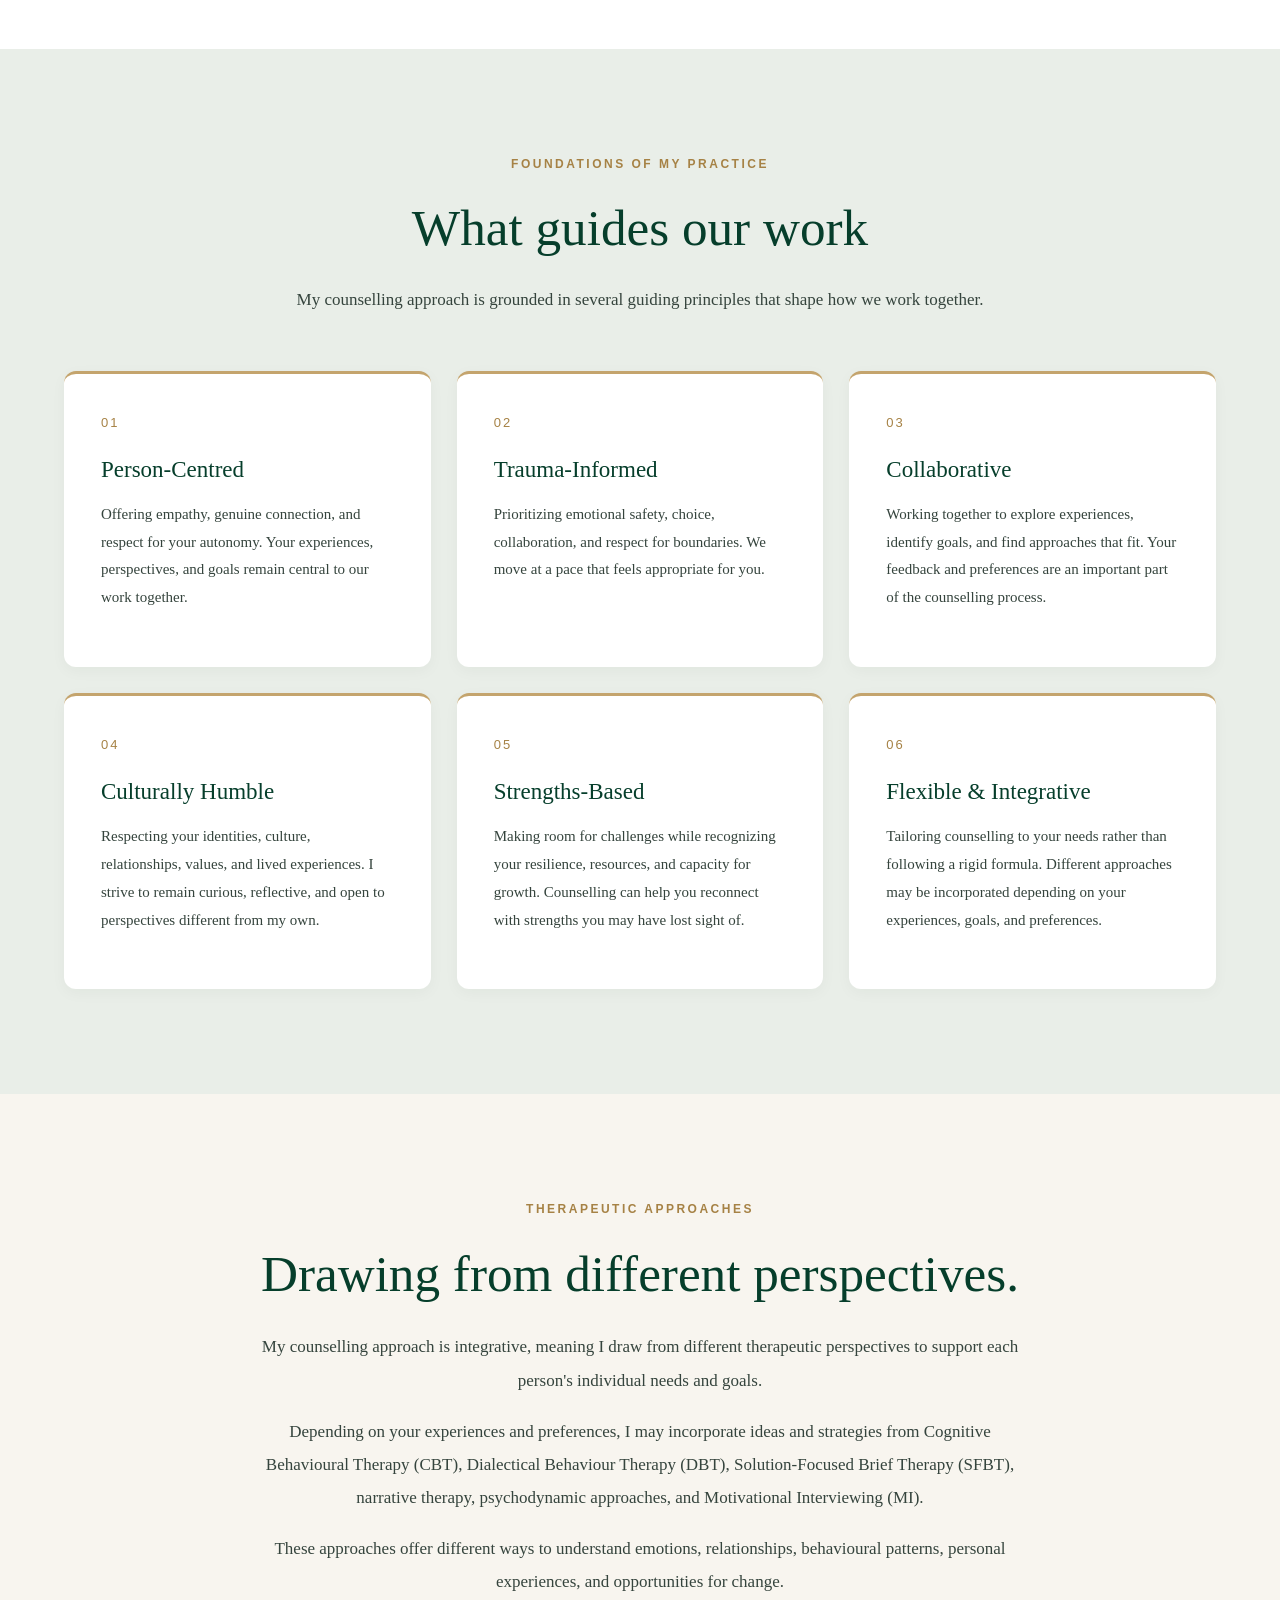
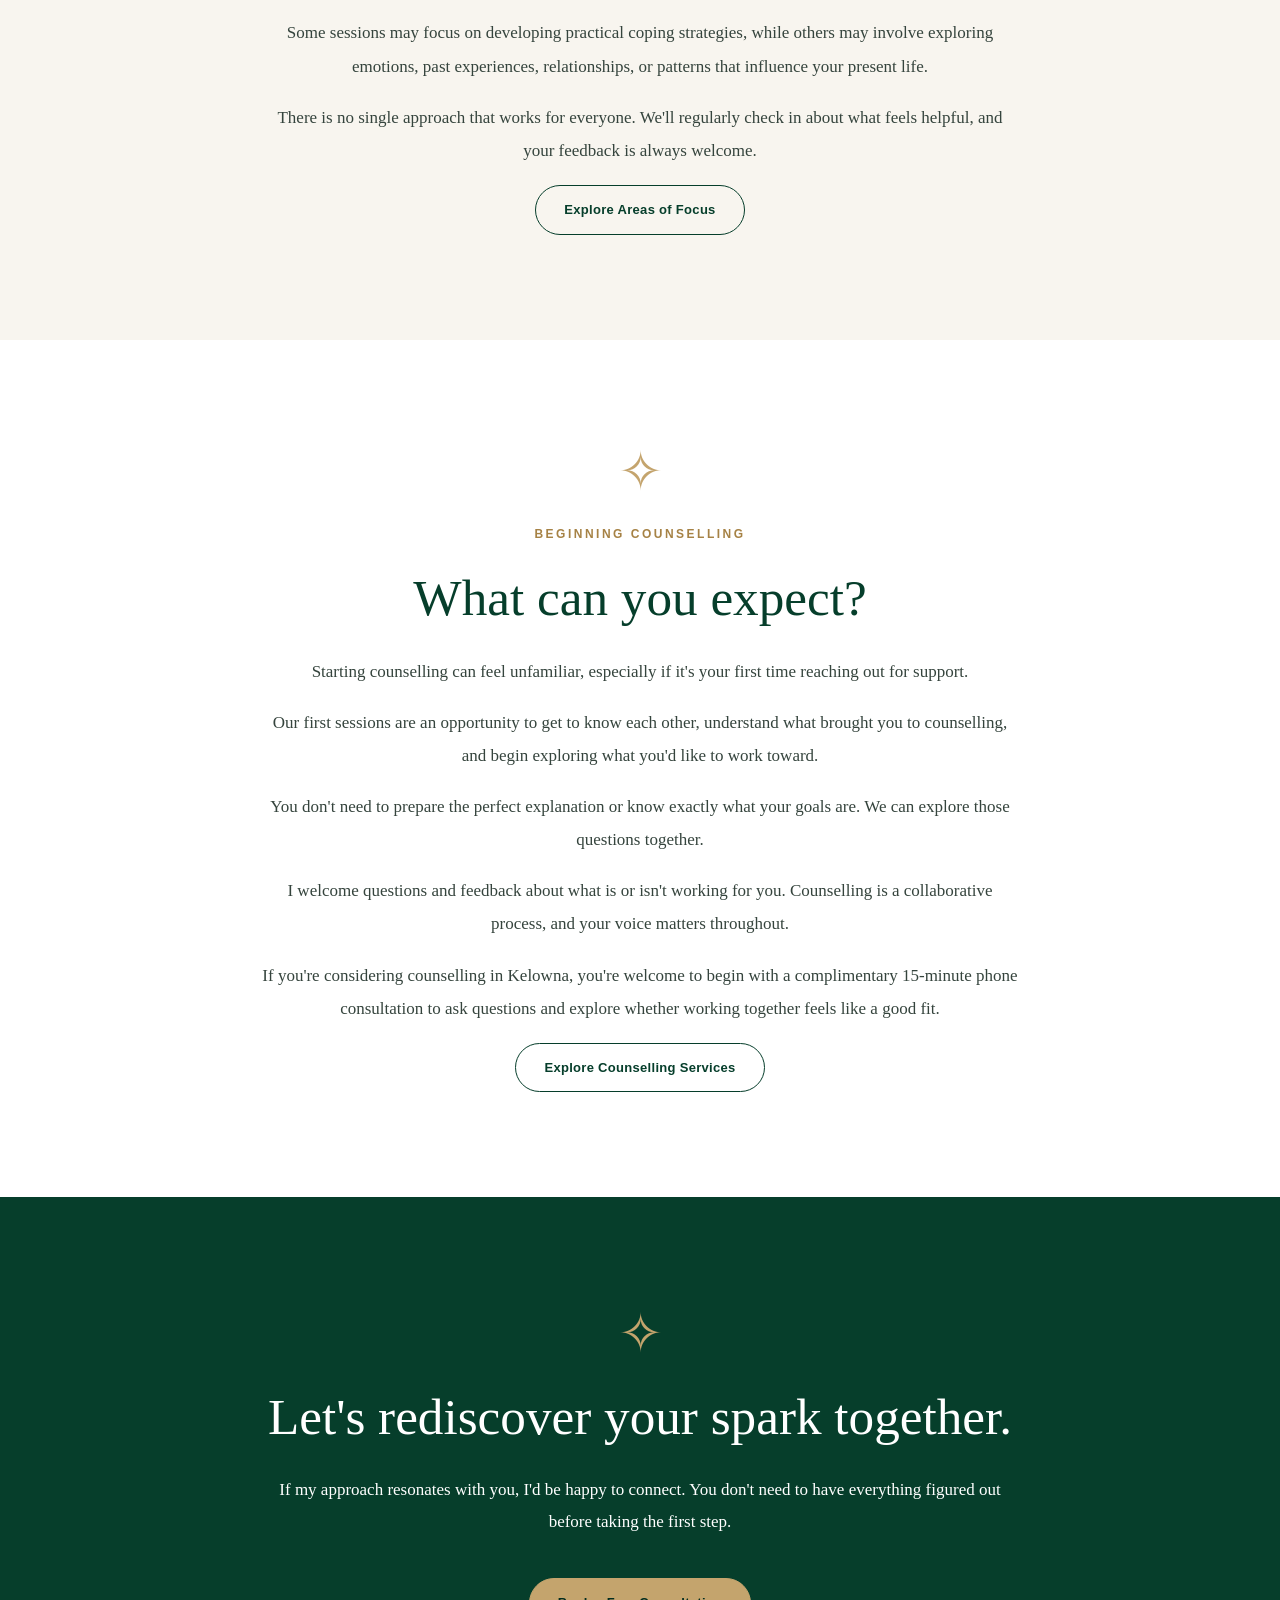
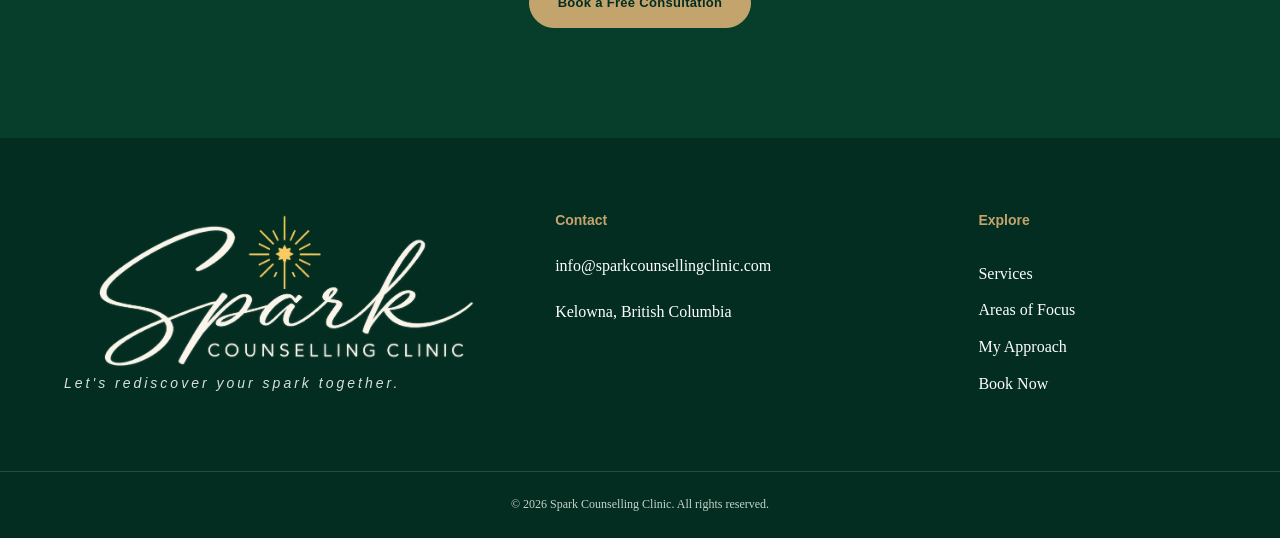
==== commit 0766c121: "Update approach.html" ====
--- a/approach.html
+++ b/approach.html
@@ -20,7 +20,7 @@
         content="Spark Counselling Clinic">
 
   <link rel="canonical"
-        href="https://www.sparkcounsellingclinic.com/approach.html">
+        href="https://sparkcounsellingclinic.com/approach.html">
 
   <!-- SOCIAL SHARING -->
   <meta property="og:type"
@@ -36,7 +36,7 @@
         content="Learn about Sara Park's compassionate, person-centred and trauma-informed approach to counselling in Kelowna, BC.">
 
   <meta property="og:url"
-        content="https://www.sparkcounsellingclinic.com/approach.html">
+        content="https://sparkcounsellingclinic.com/approach.html">
 
   <meta property="og:locale"
         content="en_CA">
@@ -540,17 +540,26 @@
   <footer class="site-footer">
     <div class="container footer-inner">
 
-      <div class="footer-brand">
-
-        <h3>Spark</h3>
-
-        <p>COUNSELLING CLINIC</p>
-
-        <p>
-          Let's rediscover your spark together.
-        </p>
-
-      </div>
+      
+<div class="footer-brand">
+
+  <a href="index.html"
+     class="footer-logo-link"
+     aria-label="Spark Counselling Clinic home">
+
+    <img
+      src="spark-logo.png"
+      alt="Spark Counselling Clinic"
+      class="footer-logo"
+      loading="lazy">
+
+  </a>
+
+  <p class="footer-tagline">
+    Let's rediscover your spark together.
+  </p>
+
+</div>
 
       <div class="footer-contact">
 
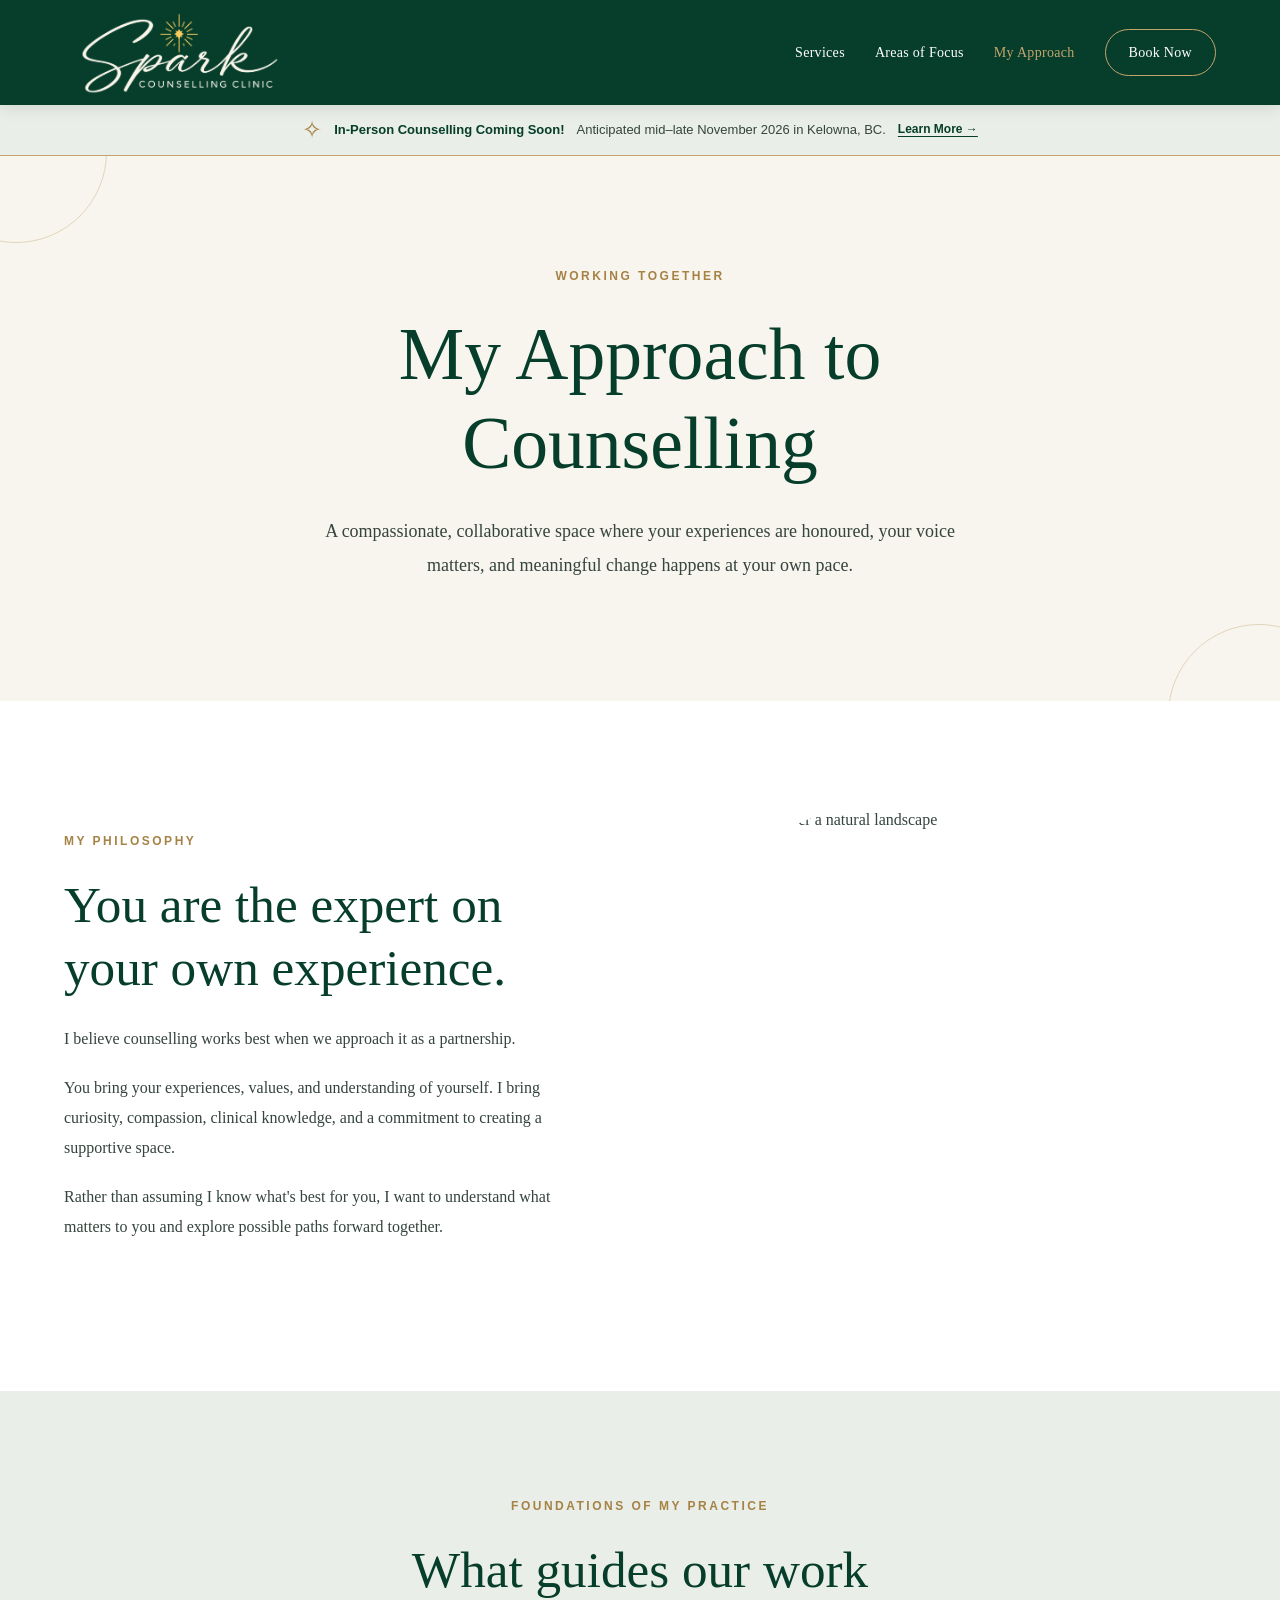
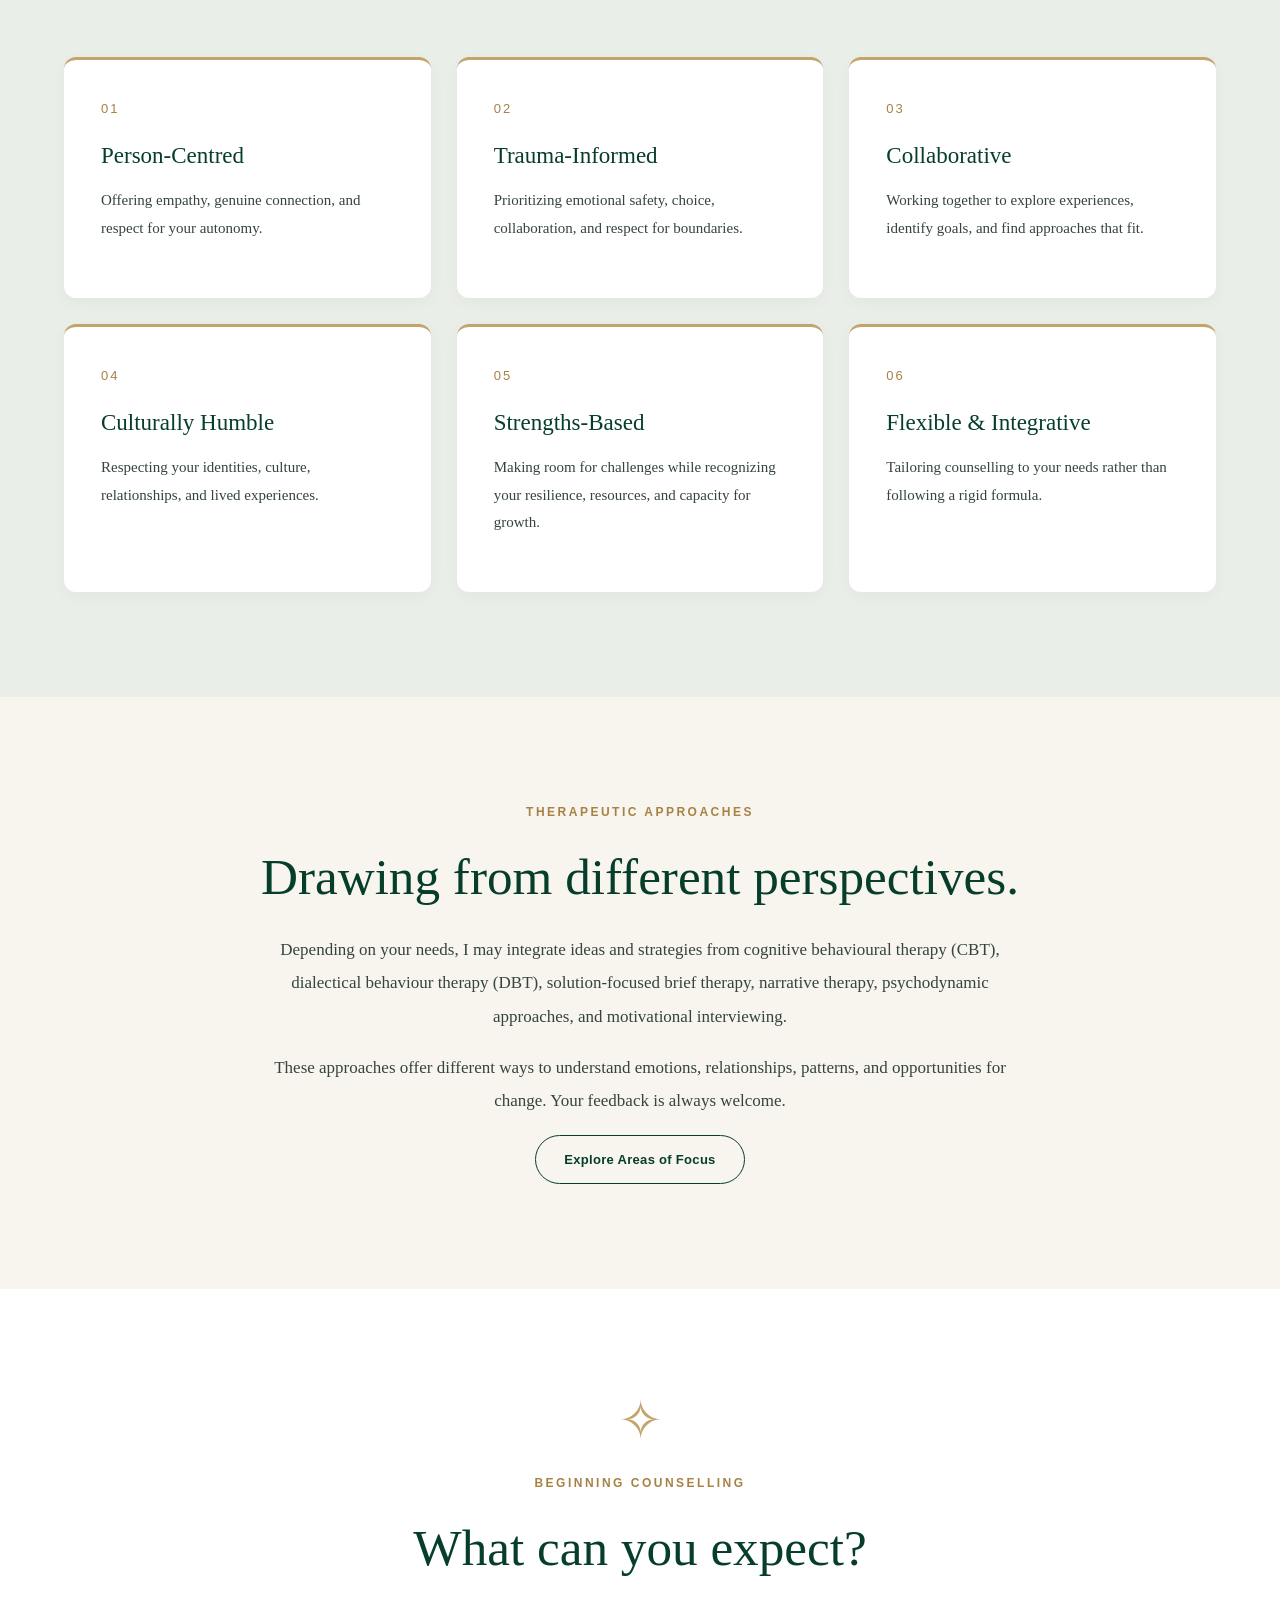
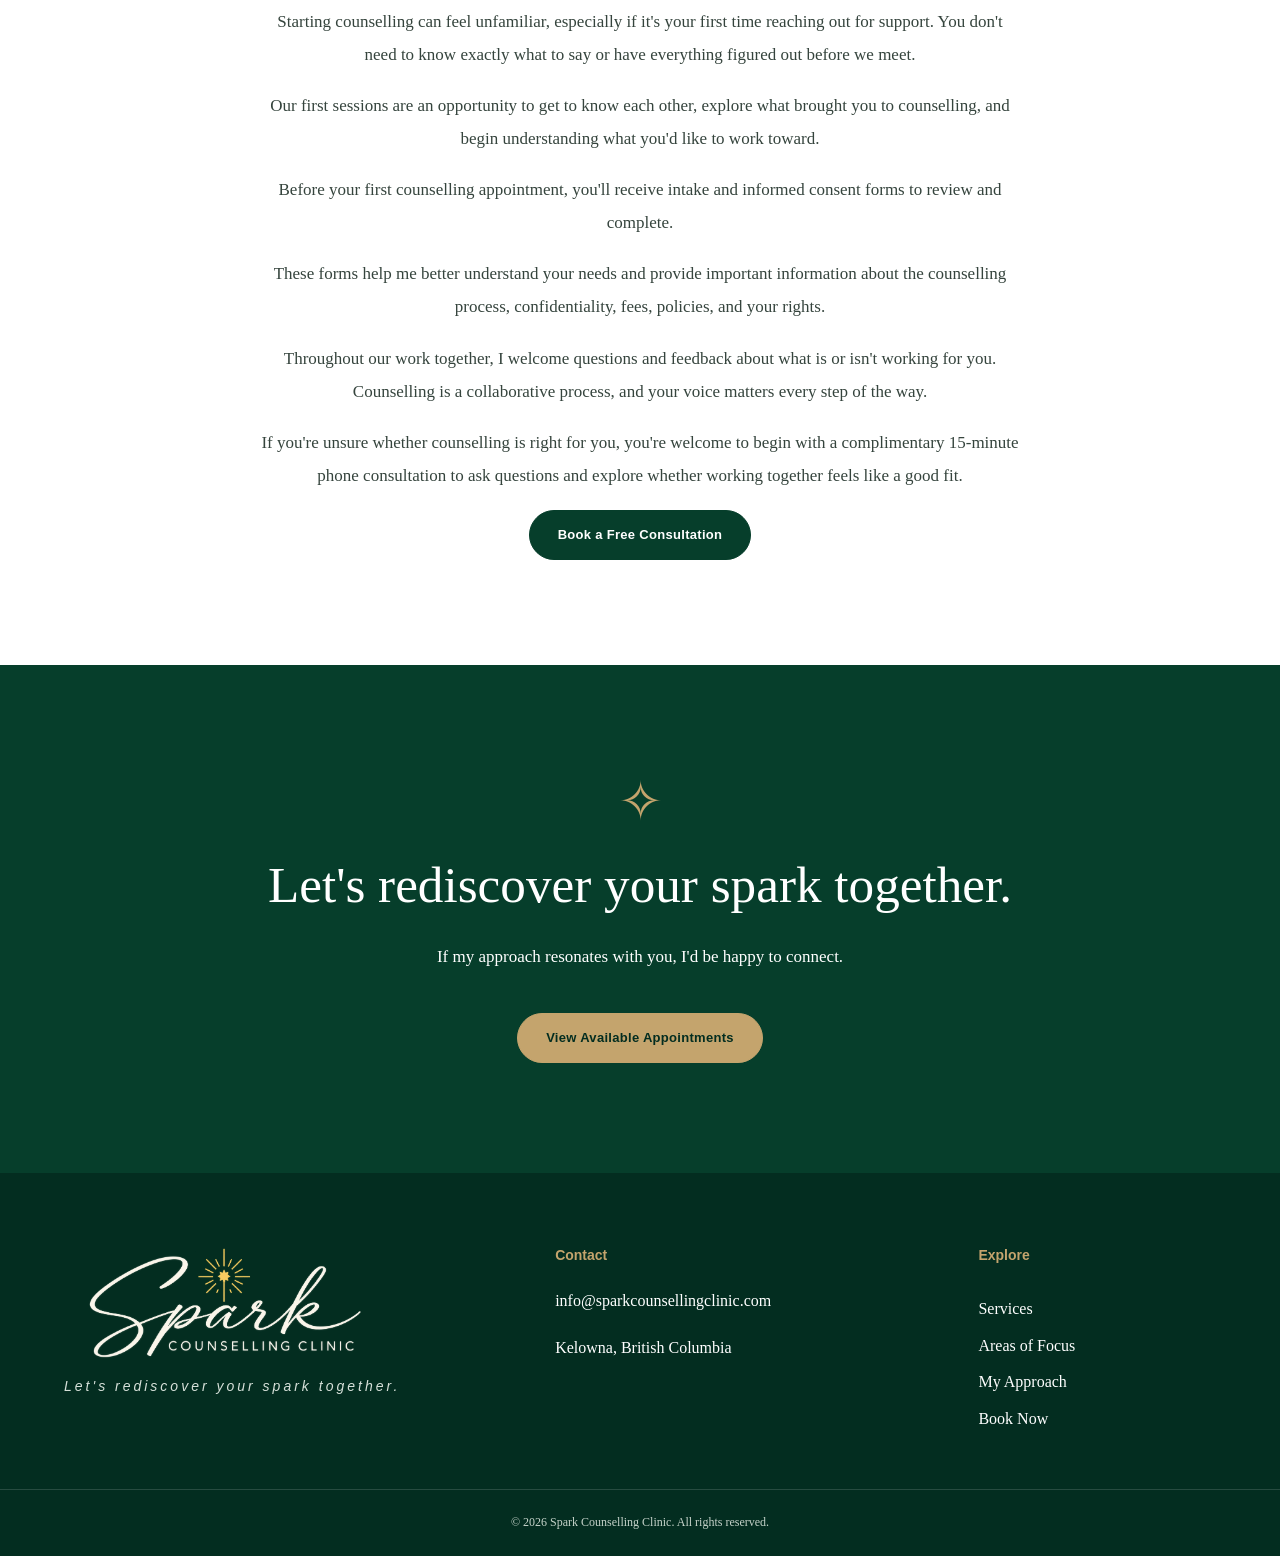
==== commit b4aa2c15: "Update approach.html" ====
--- a/approach.html
+++ b/approach.html
@@ -1,608 +1,351 @@
-
 <!DOCTYPE html>
 <html lang="en-CA">
-
 <head>
   <meta charset="UTF-8">
-
-  <meta name="viewport"
-        content="width=device-width, initial-scale=1.0">
-
-  <!-- PRIMARY SEO -->
+  <meta name="viewport" content="width=device-width, initial-scale=1.0">
+
   <title>Meet Sara Park | Kelowna Counsellor | Spark Counselling Clinic</title>
-
-  <meta name="description"
-        content="Meet Sara Park, a counsellor in Kelowna, BC. Learn about her compassionate, person-centred, trauma-informed approach to counselling at Spark Counselling Clinic.">
-
+  <meta name="description" content="Meet Sara Park and learn about her collaborative, person-centred and trauma-informed counselling approach in Kelowna, BC. Discover what to expect when starting counselling.">
   <meta name="robots" content="index, follow">
-
-  <meta name="author"
-        content="Spark Counselling Clinic">
-
-  <link rel="canonical"
-        href="https://sparkcounsellingclinic.com/approach.html">
-
-  <!-- SOCIAL SHARING -->
-  <meta property="og:type"
-        content="profile">
-
-  <meta property="og:site_name"
-        content="Spark Counselling Clinic">
-
-  <meta property="og:title"
-        content="Meet Sara Park | Spark Counselling Clinic">
-
-  <meta property="og:description"
-        content="Learn about Sara Park's compassionate, person-centred and trauma-informed approach to counselling in Kelowna, BC.">
-
-  <meta property="og:url"
-        content="https://sparkcounsellingclinic.com/approach.html">
-
-  <meta property="og:locale"
-        content="en_CA">
-
-  <!-- STRUCTURED DATA -->
-  <script type="application/ld+json">
-  {
-    "@context": "https://schema.org",
-    "@type": "ProfilePage",
-    "name": "Meet Sara Park | My Approach to Counselling",
-    "url": "https://www.sparkcounsellingclinic.com/approach.html",
-    "mainEntity": {
-      "@type": "Person",
-      "name": "Sara Park",
-      "jobTitle": "Counsellor",
-      "description": "Sara Park is the founder of Spark Counselling Clinic in Kelowna, British Columbia. Her counselling approach is person-centred, trauma-informed, collaborative, and integrative.",
-      "worksFor": {
-        "@type": "Organization",
-        "name": "Spark Counselling Clinic",
-        "url": "https://www.sparkcounsellingclinic.com/"
-      },
-      "sameAs": [
-        "https://www.psychologytoday.com/profile/1832823"
-      ]
-    }
-  }
-  </script>
-
-  <!-- EXISTING STYLES -->
+  <link rel="canonical" href="https://sparkcounsellingclinic.com/approach.html">
+
+  <meta property="og:type" content="profile">
+  <meta property="og:title" content="Meet Sara Park | Spark Counselling Clinic">
+  <meta property="og:description" content="Learn about Sara's compassionate, collaborative approach to counselling in Kelowna, BC.">
+  <meta property="og:url" content="https://sparkcounsellingclinic.com/approach.html">
+
   <link rel="stylesheet" href="styles.css">
-
 </head>
 
 <body>
 
-  <!-- HEADER -->
-  <header class="site-header">
-    <div class="container header-inner">
-
-      <a href="index.html"
-         class="logo"
+<!-- HEADER -->
+<header class="site-header">
+  <div class="container header-inner">
+
+    <a href="index.html" class="logo" aria-label="Spark Counselling Clinic home">
+      <img src="spark-logo.png" alt="Spark Counselling Clinic" class="site-logo">
+    </a>
+
+    <button class="menu-toggle" type="button"
+      aria-label="Open navigation menu"
+      aria-expanded="false" aria-controls="main-navigation">
+      <span aria-hidden="true">☰</span>
+    </button>
+
+    <nav class="nav-links" id="main-navigation" aria-label="Main navigation">
+      <a href="services.html">Services</a>
+      <a href="areas.html">Areas of Focus</a>
+      <a href="approach.html" aria-current="page">My Approach</a>
+      <a href="https://sparkcounsellingclinic.janeapp.com/"
+         class="nav-book" target="_blank" rel="noopener noreferrer">Book Now</a>
+    </nav>
+
+  </div>
+</header>
+
+<!-- ANNOUNCEMENT -->
+<div class="announcement-banner">
+  <div class="container">
+    <span class="announcement-icon" aria-hidden="true">✧</span>
+    <strong>In-Person Counselling Coming Soon!</strong>
+    <span>Anticipated mid–late November 2026 in Kelowna, BC.</span>
+    <a href="services.html#appointment-formats">Learn More →</a>
+  </div>
+</div>
+
+<main>
+
+  <!-- HERO -->
+  <section class="page-hero">
+    <div class="container">
+
+      <p class="eyebrow">WORKING TOGETHER</p>
+
+      <h1>My Approach to Counselling</h1>
+
+      <p>
+        A compassionate, collaborative space
+        where your experiences are honoured,
+        your voice matters, and meaningful
+        change happens at your own pace.
+      </p>
+
+    </div>
+  </section>
+
+  <!-- PHILOSOPHY -->
+  <section class="content-section">
+    <div class="container two-column">
+
+      <div class="section-copy">
+
+        <p class="eyebrow">MY PHILOSOPHY</p>
+
+        <h2>You are the expert on your own experience.</h2>
+
+        <p>
+          I believe counselling works best
+          when we approach it as a partnership.
+        </p>
+
+        <p>
+          You bring your experiences, values,
+          and understanding of yourself.
+          I bring curiosity, compassion,
+          clinical knowledge, and a commitment
+          to creating a supportive space.
+        </p>
+
+        <p>
+          Rather than assuming I know what's
+          best for you, I want to understand
+          what matters to you and explore
+          possible paths forward together.
+        </p>
+
+      </div>
+
+      <div class="arched-image">
+        <img src="https://images.unsplash.com/photo-1470252649378-9c29740c9fa8?auto=format&fit=crop&w=1200&q=85"
+             alt="Soft sunlight over a natural landscape"
+             loading="lazy">
+      </div>
+
+    </div>
+  </section>
+
+  <!-- FOUNDATIONS -->
+  <section class="tinted-section">
+    <div class="container">
+
+      <div class="section-heading">
+        <p class="eyebrow">FOUNDATIONS OF MY PRACTICE</p>
+        <h2>What guides our work</h2>
+      </div>
+
+      <div class="focus-grid">
+
+        <article class="focus-card">
+          <span class="focus-number">01</span>
+          <h3>Person-Centred</h3>
+          <p>
+            Offering empathy, genuine connection,
+            and respect for your autonomy.
+          </p>
+        </article>
+
+        <article class="focus-card">
+          <span class="focus-number">02</span>
+          <h3>Trauma-Informed</h3>
+          <p>
+            Prioritizing emotional safety,
+            choice, collaboration, and respect
+            for boundaries.
+          </p>
+        </article>
+
+        <article class="focus-card">
+          <span class="focus-number">03</span>
+          <h3>Collaborative</h3>
+          <p>
+            Working together to explore experiences,
+            identify goals, and find approaches that fit.
+          </p>
+        </article>
+
+        <article class="focus-card">
+          <span class="focus-number">04</span>
+          <h3>Culturally Humble</h3>
+          <p>
+            Respecting your identities, culture,
+            relationships, and lived experiences.
+          </p>
+        </article>
+
+        <article class="focus-card">
+          <span class="focus-number">05</span>
+          <h3>Strengths-Based</h3>
+          <p>
+            Making room for challenges while
+            recognizing your resilience,
+            resources, and capacity for growth.
+          </p>
+        </article>
+
+        <article class="focus-card">
+          <span class="focus-number">06</span>
+          <h3>Flexible &amp; Integrative</h3>
+          <p>
+            Tailoring counselling to your needs
+            rather than following a rigid formula.
+          </p>
+        </article>
+
+      </div>
+
+    </div>
+  </section>
+
+  <!-- THERAPEUTIC APPROACHES -->
+  <section class="content-section ivory-section">
+    <div class="container narrow-content center-text">
+
+      <p class="eyebrow">THERAPEUTIC APPROACHES</p>
+
+      <h2>Drawing from different perspectives.</h2>
+
+      <p>
+        Depending on your needs, I may integrate
+        ideas and strategies from cognitive
+        behavioural therapy (CBT), dialectical
+        behaviour therapy (DBT), solution-focused
+        brief therapy, narrative therapy,
+        psychodynamic approaches, and
+        motivational interviewing.
+      </p>
+
+      <p>
+        These approaches offer different ways
+        to understand emotions, relationships,
+        patterns, and opportunities for change.
+        Your feedback is always welcome.
+      </p>
+
+      <a href="areas.html" class="button outline">
+        Explore Areas of Focus
+      </a>
+
+    </div>
+  </section>
+
+  <!-- STARTING COUNSELLING -->
+  <section class="content-section" id="starting-counselling">
+    <div class="container narrow-content center-text">
+
+      <span class="gold-spark" aria-hidden="true">✧</span>
+
+      <p class="eyebrow">BEGINNING COUNSELLING</p>
+
+      <h2>What can you expect?</h2>
+
+      <p>
+        Starting counselling can feel unfamiliar,
+        especially if it's your first time reaching
+        out for support. You don't need to know
+        exactly what to say or have everything
+        figured out before we meet.
+      </p>
+
+      <p>
+        Our first sessions are an opportunity
+        to get to know each other, explore
+        what brought you to counselling,
+        and begin understanding what
+        you'd like to work toward.
+      </p>
+
+      <p>
+        Before your first counselling appointment,
+        you'll receive intake and informed consent
+        forms to review and complete.
+      </p>
+
+      <p>
+        These forms help me better understand
+        your needs and provide important
+        information about the counselling
+        process, confidentiality, fees,
+        policies, and your rights.
+      </p>
+
+      <p>
+        Throughout our work together, I welcome
+        questions and feedback about what is
+        or isn't working for you. Counselling
+        is a collaborative process, and
+        your voice matters every step of the way.
+      </p>
+
+      <p>
+        If you're unsure whether counselling
+        is right for you, you're welcome to
+        begin with a complimentary 15-minute
+        phone consultation to ask questions
+        and explore whether working together
+        feels like a good fit.
+      </p>
+
+      <a href="https://sparkcounsellingclinic.janeapp.com/#/staff_member/1/treatment/1"
+         class="button primary" target="_blank" rel="noopener noreferrer">
+        Book a Free Consultation
+      </a>
+
+    </div>
+  </section>
+
+  <!-- CLOSING -->
+  <section class="closing-section">
+    <div class="container closing-inner">
+
+      <span class="gold-spark" aria-hidden="true">✧</span>
+
+      <h2>Let's rediscover your spark together.</h2>
+
+      <p>
+        If my approach resonates with you,
+        I'd be happy to connect.
+      </p>
+
+      <a href="https://sparkcounsellingclinic.janeapp.com/"
+         class="button gold-button" target="_blank" rel="noopener noreferrer">
+        View Available Appointments
+      </a>
+
+    </div>
+  </section>
+
+</main>
+
+<footer class="site-footer">
+  <div class="container footer-inner">
+
+    <div class="footer-brand">
+      <a href="index.html" class="footer-logo-link"
          aria-label="Spark Counselling Clinic home">
-
-        <img
-          src="spark-logo.png"
-          alt="Spark Counselling Clinic logo"
-          class="site-logo">
-
+        <img src="spark-logo.png"
+             alt="Spark Counselling Clinic"
+             class="footer-logo" loading="lazy">
       </a>
-
-      <button
-        class="menu-toggle"
-        type="button"
-        aria-label="Open navigation menu"
-        aria-expanded="false"
-        aria-controls="main-navigation">
-
-        <span aria-hidden="true">☰</span>
-
-      </button>
-
-      <nav
-        class="nav-links"
-        id="main-navigation"
-        aria-label="Main navigation">
-
-        <a href="services.html">Services</a>
-
-        <a href="areas.html">Areas of Focus</a>
-
-        <a href="approach.html"
-           aria-current="page">My Approach</a>
-
-        <a href="book.html"
-           class="nav-book">Book Now</a>
-
-      </nav>
-
-    </div>
-  </header>
-
-  <!-- IN-PERSON ANNOUNCEMENT -->
-  <div class="announcement-banner">
-    <div class="container">
-
-      <span class="announcement-icon"
-            aria-hidden="true">✧</span>
-
-      <strong>
-        In-Person Counselling Coming Soon!
-      </strong>
-
-      <span>
-        Anticipated mid–late November 2026
-        in Kelowna, BC.
-      </span>
-
-      <a href="services.html#appointment-formats">
-        Learn More →
-      </a>
-
-    </div>
+      <p class="footer-tagline">Let's rediscover your spark together.</p>
+    </div>
+
+    <div class="footer-contact">
+      <h4>Contact</h4>
+      <p>
+        <a href="mailto:info@sparkcounsellingclinic.com">
+          info@sparkcounsellingclinic.com
+        </a>
+      </p>
+      <p>Kelowna, British Columbia</p>
+    </div>
+
+    <div class="footer-links">
+      <h4>Explore</h4>
+      <a href="services.html">Services</a>
+      <a href="areas.html">Areas of Focus</a>
+      <a href="approach.html">My Approach</a>
+      <a href="https://sparkcounsellingclinic.janeapp.com/"
+         target="_blank" rel="noopener noreferrer">Book Now</a>
+    </div>
+
   </div>
 
-  <main>
-
-    <!-- PAGE HERO -->
-    <section class="page-hero">
-      <div class="container">
-
-        <p class="eyebrow">
-          WORKING TOGETHER
-        </p>
-
-        <h1>
-          My Approach to Counselling
-        </h1>
-
-        <p>
-          I'm Sara Park, the counsellor behind
-          Spark Counselling Clinic in Kelowna, BC.
-
-          My approach is grounded in compassion,
-          collaboration, and the belief that
-          meaningful change happens when you feel
-          genuinely seen, heard, and understood.
-        </p>
-
-        <p>
-          Counselling offers a space where your
-          experiences are honoured, your voice
-          matters, and you can explore meaningful
-          change at your own pace.
-        </p>
-
-      </div>
-    </section>
-
-    <!-- MY PHILOSOPHY -->
-    <section class="content-section">
-      <div class="container two-column">
-
-        <div class="section-copy">
-
-          <p class="eyebrow">
-            MY PHILOSOPHY
-          </p>
-
-          <h2>
-            You are the expert on your own experience.
-          </h2>
-
-          <p>
-            I believe counselling works best
-            when we approach it as a partnership.
-          </p>
-
-          <p>
-            You bring your experiences, values,
-            and understanding of yourself.
-            I bring curiosity, compassion,
-            clinical knowledge, and a commitment
-            to creating a supportive space.
-          </p>
-
-          <p>
-            Rather than assuming I know what's
-            best for you, I want to understand
-            what matters to you and explore
-            possible paths forward together.
-          </p>
-
-          <p>
-            My goal is to create a counselling
-            relationship built on trust,
-            openness, collaboration, and
-            respect for your autonomy.
-          </p>
-
-          <p>
-            Whether you're seeking support
-            with anxiety, depression,
-            relationships, life transitions,
-            or personal growth, our work
-            together is guided by your
-            unique needs and goals.
-          </p>
-
-        </div>
-
-        <div class="arched-image">
-
-          <img
-            src="https://images.unsplash.com/photo-1470252649378-9c29740c9fa8?auto=format&fit=crop&w=1200&q=85"
-            alt="Soft sunlight over a peaceful natural landscape"
-            loading="lazy">
-
-        </div>
-
-      </div>
-    </section>
-
-    <!-- FOUNDATIONS -->
-    <section class="tinted-section">
-      <div class="container">
-
-        <div class="section-heading">
-
-          <p class="eyebrow">
-            FOUNDATIONS OF MY PRACTICE
-          </p>
-
-          <h2>What guides our work</h2>
-
-          <p>
-            My counselling approach is grounded
-            in several guiding principles
-            that shape how we work together.
-          </p>
-
-        </div>
-
-        <div class="focus-grid">
-
-          <!-- PERSON-CENTRED -->
-          <article class="focus-card">
-
-            <span class="focus-number">01</span>
-
-            <h3>Person-Centred</h3>
-
-            <p>
-              Offering empathy, genuine connection,
-              and respect for your autonomy.
-              Your experiences, perspectives,
-              and goals remain central
-              to our work together.
-            </p>
-
-          </article>
-
-          <!-- TRAUMA-INFORMED -->
-          <article class="focus-card">
-
-            <span class="focus-number">02</span>
-
-            <h3>Trauma-Informed</h3>
-
-            <p>
-              Prioritizing emotional safety,
-              choice, collaboration, and
-              respect for boundaries.
-              We move at a pace that feels
-              appropriate for you.
-            </p>
-
-          </article>
-
-          <!-- COLLABORATIVE -->
-          <article class="focus-card">
-
-            <span class="focus-number">03</span>
-
-            <h3>Collaborative</h3>
-
-            <p>
-              Working together to explore
-              experiences, identify goals,
-              and find approaches that fit.
-              Your feedback and preferences
-              are an important part of
-              the counselling process.
-            </p>
-
-          </article>
-
-          <!-- CULTURAL HUMILITY -->
-          <article class="focus-card">
-
-            <span class="focus-number">04</span>
-
-            <h3>Culturally Humble</h3>
-
-            <p>
-              Respecting your identities,
-              culture, relationships,
-              values, and lived experiences.
-              I strive to remain curious,
-              reflective, and open to
-              perspectives different
-              from my own.
-            </p>
-
-          </article>
-
-          <!-- STRENGTHS-BASED -->
-          <article class="focus-card">
-
-            <span class="focus-number">05</span>
-
-            <h3>Strengths-Based</h3>
-
-            <p>
-              Making room for challenges
-              while recognizing your
-              resilience, resources,
-              and capacity for growth.
-              Counselling can help you
-              reconnect with strengths
-              you may have lost sight of.
-            </p>
-
-          </article>
-
-          <!-- INTEGRATIVE -->
-          <article class="focus-card">
-
-            <span class="focus-number">06</span>
-
-            <h3>Flexible & Integrative</h3>
-
-            <p>
-              Tailoring counselling to
-              your needs rather than
-              following a rigid formula.
-              Different approaches may
-              be incorporated depending
-              on your experiences,
-              goals, and preferences.
-            </p>
-
-          </article>
-
-        </div>
-
-      </div>
-    </section>
-
-    <!-- THERAPEUTIC APPROACHES -->
-    <section class="content-section ivory-section">
-      <div class="container narrow-content center-text">
-
-        <p class="eyebrow">
-          THERAPEUTIC APPROACHES
-        </p>
-
-        <h2>
-          Drawing from different perspectives.
-        </h2>
-
-        <p>
-          My counselling approach is integrative,
-          meaning I draw from different therapeutic
-          perspectives to support each person's
-          individual needs and goals.
-        </p>
-
-        <p>
-          Depending on your experiences and
-          preferences, I may incorporate
-          ideas and strategies from
-          Cognitive Behavioural Therapy (CBT),
-          Dialectical Behaviour Therapy (DBT),
-          Solution-Focused Brief Therapy (SFBT),
-          narrative therapy,
-          psychodynamic approaches,
-          and Motivational Interviewing (MI).
-        </p>
-
-        <p>
-          These approaches offer different
-          ways to understand emotions,
-          relationships, behavioural patterns,
-          personal experiences, and
-          opportunities for change.
-        </p>
-
-        <p>
-          Some sessions may focus on developing
-          practical coping strategies, while
-          others may involve exploring emotions,
-          past experiences, relationships,
-          or patterns that influence
-          your present life.
-        </p>
-
-        <p>
-          There is no single approach that
-          works for everyone. We'll regularly
-          check in about what feels helpful,
-          and your feedback is always welcome.
-        </p>
-
-        <a href="areas.html"
-           class="button outline">
-          Explore Areas of Focus
-        </a>
-
-      </div>
-    </section>
-
-    <!-- WHAT TO EXPECT -->
-    <section class="content-section">
-      <div class="container narrow-content center-text">
-
-        <span class="gold-spark"
-              aria-hidden="true">✧</span>
-
-        <p class="eyebrow">
-          BEGINNING COUNSELLING
-        </p>
-
-        <h2>What can you expect?</h2>
-
-        <p>
-          Starting counselling can feel
-          unfamiliar, especially if it's
-          your first time reaching out
-          for support.
-        </p>
-
-        <p>
-          Our first sessions are an
-          opportunity to get to know
-          each other, understand what
-          brought you to counselling,
-          and begin exploring what
-          you'd like to work toward.
-        </p>
-
-        <p>
-          You don't need to prepare
-          the perfect explanation or
-          know exactly what your goals
-          are. We can explore those
-          questions together.
-        </p>
-
-        <p>
-          I welcome questions and
-          feedback about what is
-          or isn't working for you.
-          Counselling is a collaborative
-          process, and your voice
-          matters throughout.
-        </p>
-
-        <p>
-          If you're considering
-          counselling in Kelowna,
-          you're welcome to begin
-          with a complimentary
-          15-minute phone consultation
-          to ask questions and explore
-          whether working together
-          feels like a good fit.
-        </p>
-
-        <a href="services.html"
-           class="button outline">
-          Explore Counselling Services
-        </a>
-
-      </div>
-    </section>
-
-    <!-- CLOSING SECTION -->
-    <section class="closing-section">
-      <div class="container closing-inner">
-
-        <span class="gold-spark"
-              aria-hidden="true">✧</span>
-
-        <h2>
-          Let's rediscover your spark together.
-        </h2>
-
-        <p>
-          If my approach resonates with you,
-          I'd be happy to connect.
-          You don't need to have everything
-          figured out before taking
-          the first step.
-        </p>
-
-        <a
-          href="https://sparkcounsellingclinic.janeapp.com/#/staff_member/1/treatment/1"
-          class="button gold-button"
-          target="_blank"
-          rel="noopener noreferrer">
-
-          Book a Free Consultation
-        </a>
-
-      </div>
-    </section>
-
-  </main>
-
-  <!-- FOOTER -->
-  <footer class="site-footer">
-    <div class="container footer-inner">
-
-      
-<div class="footer-brand">
-
-  <a href="index.html"
-     class="footer-logo-link"
-     aria-label="Spark Counselling Clinic home">
-
-    <img
-      src="spark-logo.png"
-      alt="Spark Counselling Clinic"
-      class="footer-logo"
-      loading="lazy">
-
-  </a>
-
-  <p class="footer-tagline">
-    Let's rediscover your spark together.
-  </p>
-
-</div>
-
-      <div class="footer-contact">
-
-        <h4>Contact</h4>
-
-        <p>
-          <a href="mailto:info@sparkcounsellingclinic.com">
-            info@sparkcounsellingclinic.com
-          </a>
-        </p>
-
-        <p>Kelowna, British Columbia</p>
-
-      </div>
-
-      <div class="footer-links">
-
-        <h4>Explore</h4>
-
-        <a href="services.html">Services</a>
-
-        <a href="areas.html">Areas of Focus</a>
-
-        <a href="approach.html">My Approach</a>
-
-        <a href="book.html">Book Now</a>
-
-      </div>
-
-    </div>
-
-    <div class="footer-bottom">
-
-      <p>
-        © 2026 Spark Counselling Clinic.
-        All rights reserved.
-      </p>
-
-    </div>
-  </footer>
-
-  <!-- EXISTING JAVASCRIPT -->
-  <script src="script.js"></script>
-
+  <div class="footer-bottom">
+    <p>© 2026 Spark Counselling Clinic. All rights reserved.</p>
+  </div>
+</footer>
+
+<script src="script.js"></script>
 </body>
 </html>
--- a/styles.css
+++ b/styles.css
@@ -1,4 +1,3 @@
-
 /* =========================================
    SPARK COUNSELLING CLINIC
    COMPLETE WEBSITE STYLES
@@ -971,3 +970,55 @@
     transform: none;
   }
 }
+
+/* =========================================
+   FOOTER LOGO — ADDITIVE OVERRIDES
+   Keep all original website styles above.
+   ========================================= */
+
+.footer-brand {
+  display: flex;
+  flex-direction: column;
+  align-items: flex-start;
+  justify-content: flex-start;
+  gap: 14px;
+}
+
+.footer-logo-link {
+  display: inline-block;
+  width: 100%;
+  max-width: 320px;
+  text-decoration: none;
+}
+
+.footer-logo {
+  display: block;
+  width: 100%;
+  height: auto;
+  object-fit: contain;
+  transition: opacity .2s ease;
+}
+
+.footer-logo-link:hover .footer-logo {
+  opacity: .9;
+}
+
+.footer-brand .footer-tagline {
+  color: #E8D9B5;
+  font-family: Georgia, "Times New Roman", serif;
+  font-size: 14px;
+  font-style: italic;
+  line-height: 1.7;
+  letter-spacing: .2px;
+  margin: 0;
+}
+
+@media (max-width: 950px) {
+  .footer-logo-link { max-width: 270px; }
+}
+
+@media (max-width: 650px) {
+  .footer-brand { align-items: center; text-align: center; gap: 12px; }
+  .footer-logo-link { max-width: 280px; }
+  .footer-brand .footer-tagline { text-align: center; font-size: 13px; }
+}
